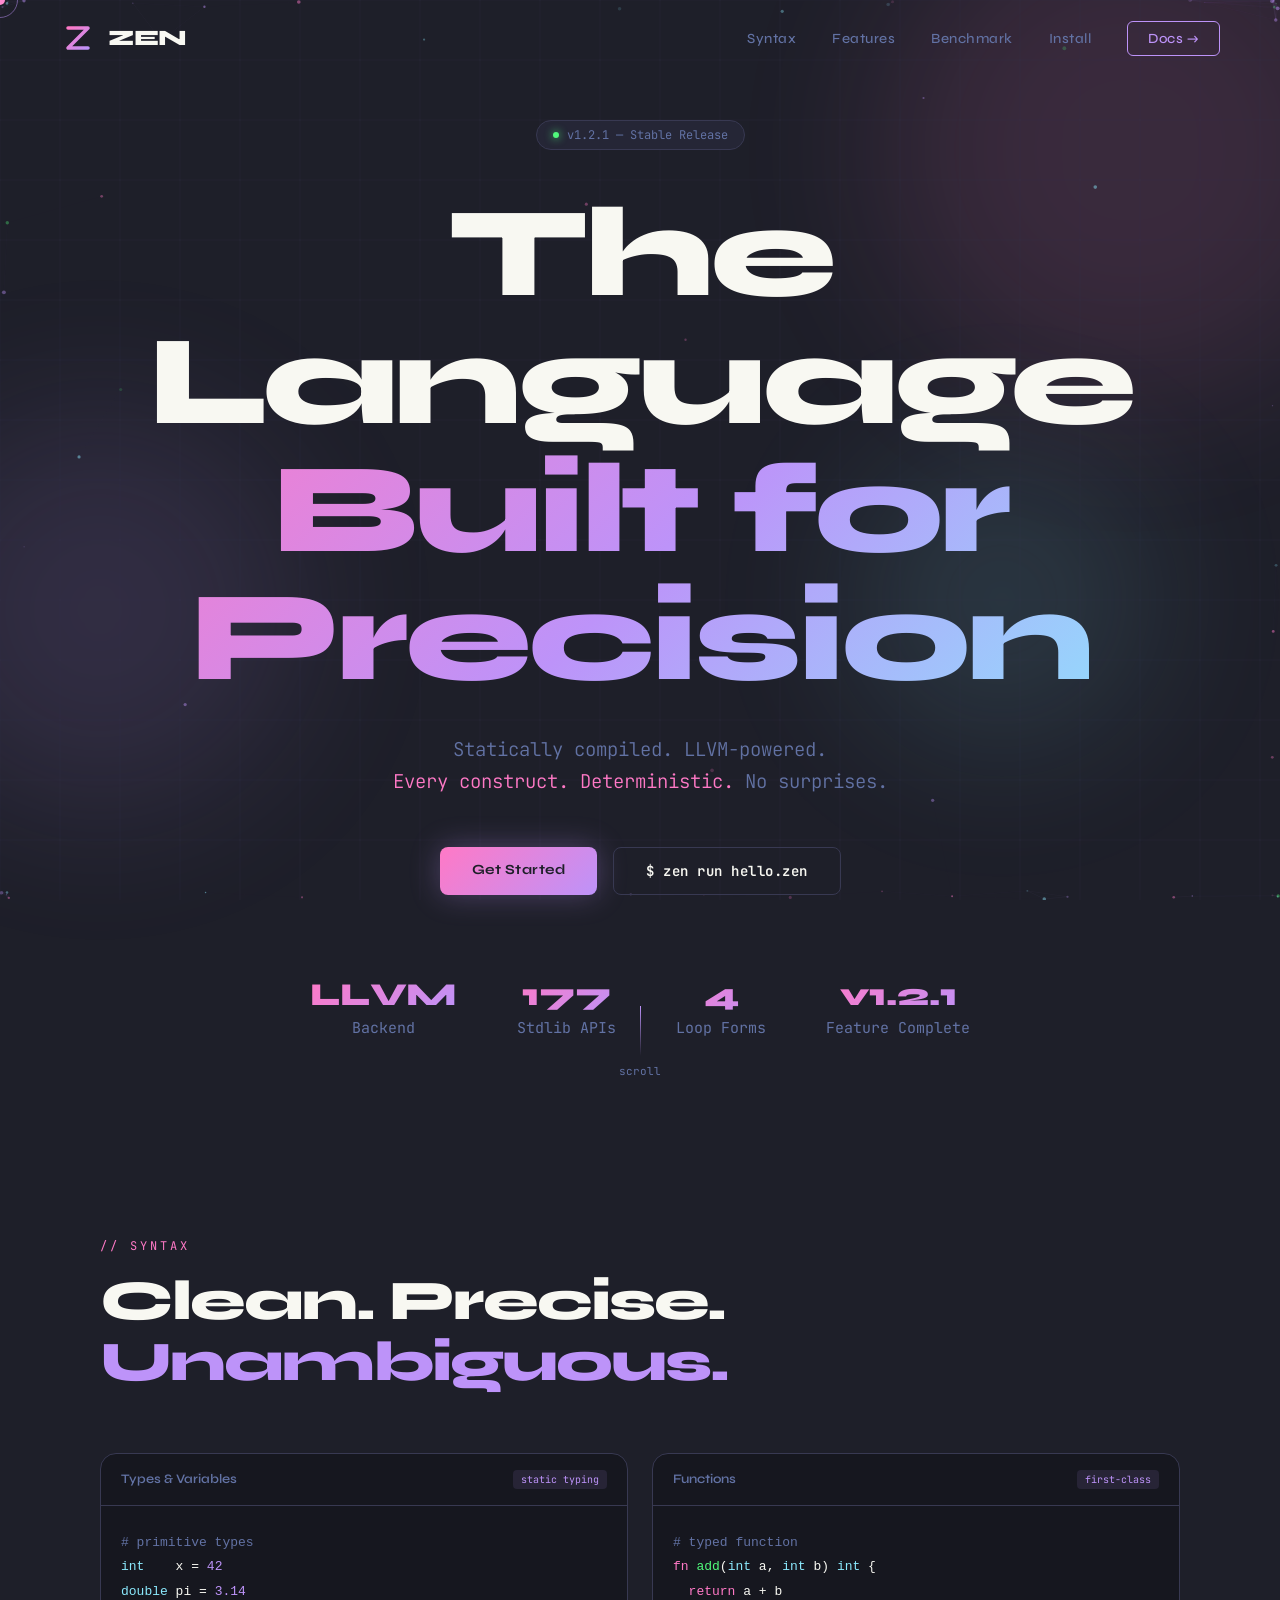
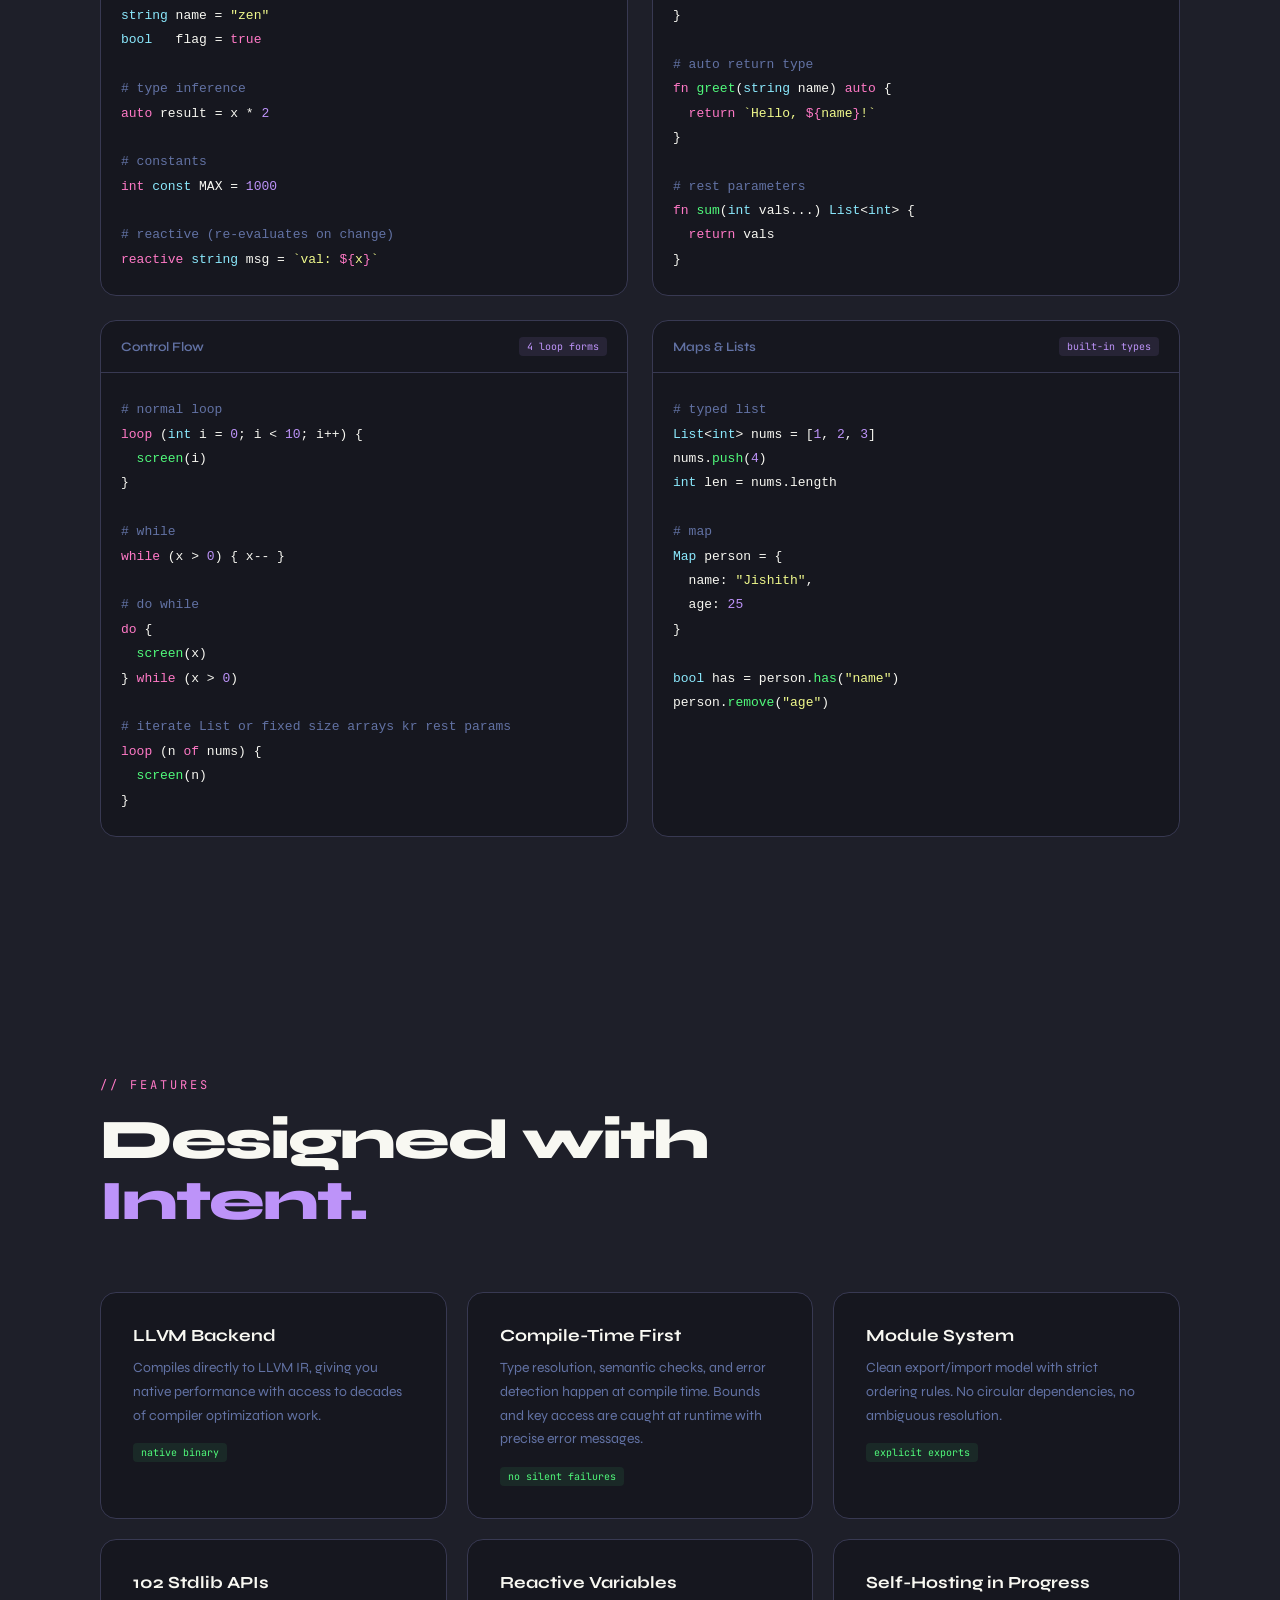
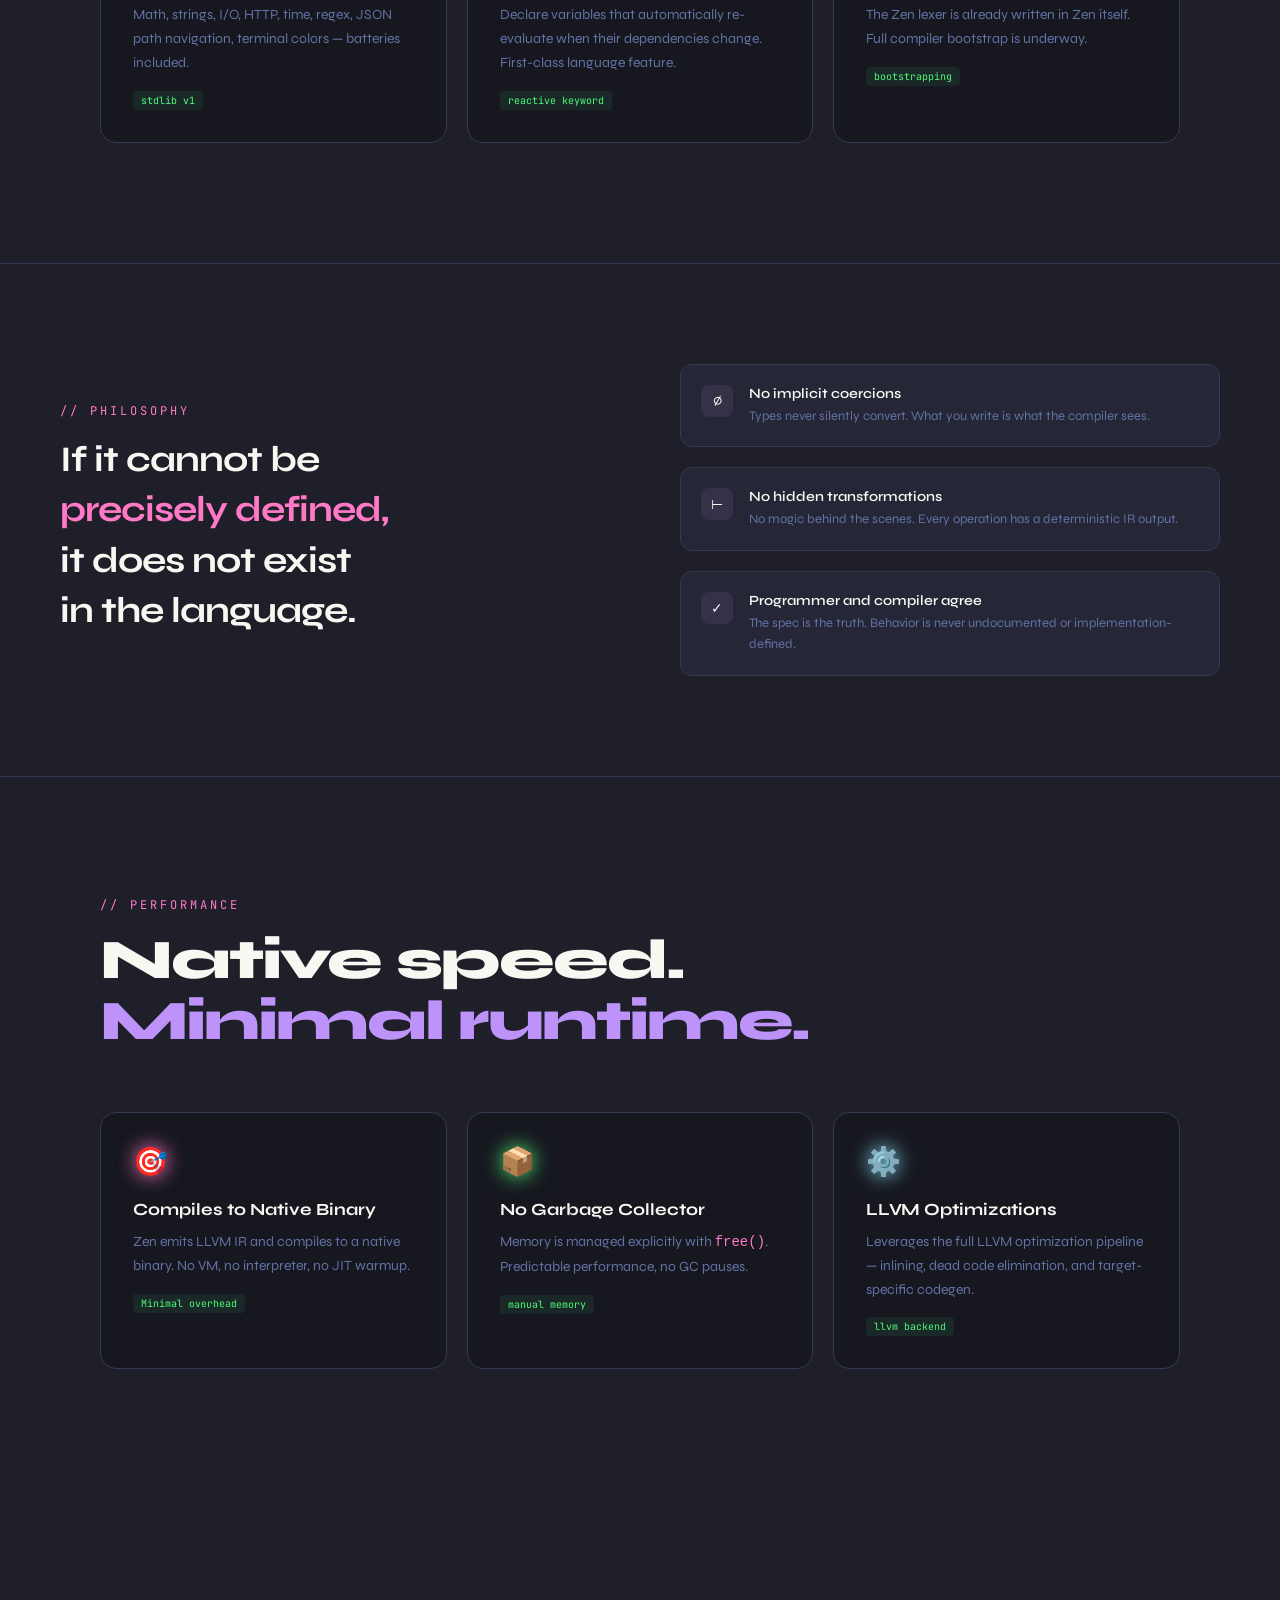
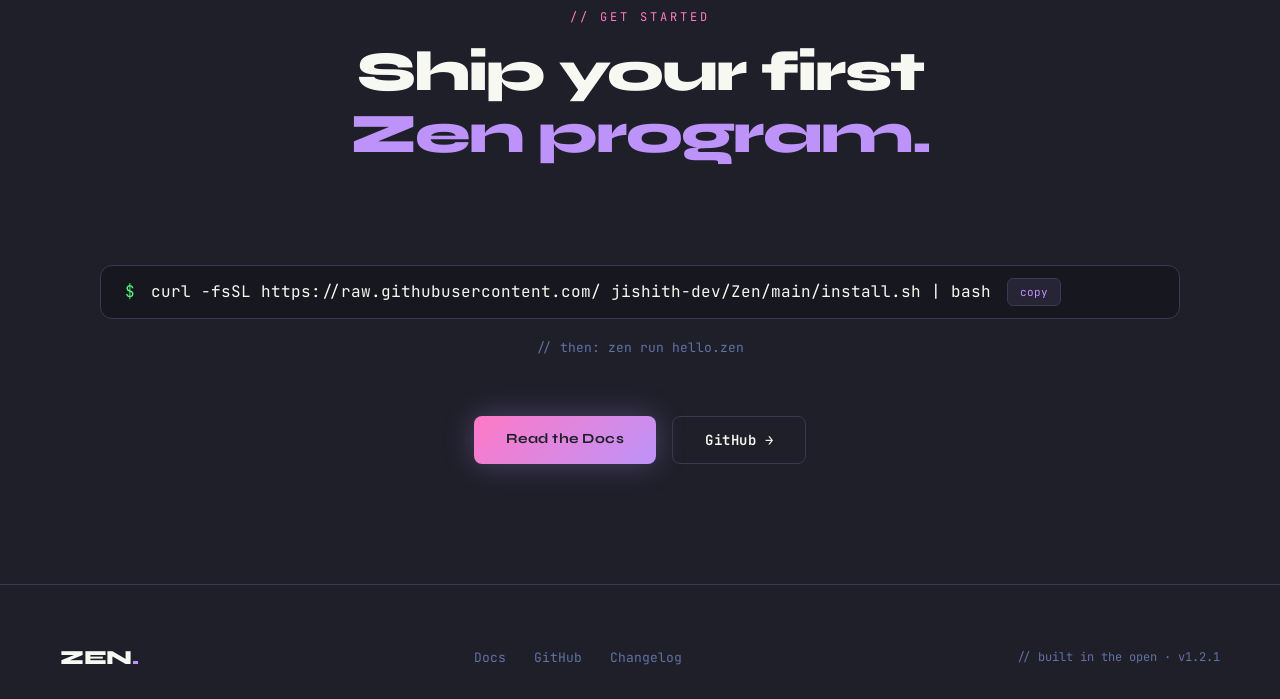
==== index.html @ d3205bc5 "patch" ====
<!DOCTYPE html>
<html lang="en">
<head>
<meta charset="UTF-8"/>
<meta name="viewport" content="width=device-width, initial-scale=1.0"/>
<title>Zen — Programming Language</title>

<meta name="description" content="Zen is a fast LLVM-based compiled programming language featuring modern syntax, native performance, modules, enums, a built-in HTTP server, and an integrated package manager.">
<meta name="author" content="Jishith">
<meta name="theme-color" content="#111827">
<link href="https://fonts.googleapis.com/css2?family=JetBrains+Mono:wght@300;400;500;700&family=Syne:wght@400;600;700;800&display=swap" rel="stylesheet"/>
<style>
*{margin:0;padding:0;box-sizing:border-box}
:root{
  --bg:#1e1f29;
  --bg-panel:#16171f;
  --bg-surface:#252636;
  --border:#383952;
  --text:#f8f8f2;
  --text-muted:#6272a4;
  --kw:#ff79c6;
  --fn:#50fa7b;
  --str:#f1fa8c;
  --num:#bd93f9;
  --comment:#6272a4;
  --type:#8be9fd;
  --punct:#ff5555;
  --accent:#bd93f9;
}

html{scroll-behavior:smooth}
body{
  background:var(--bg);
  color:var(--text);
  font-family:'Syne',sans-serif;
  overflow-x:hidden;
  cursor:none;
}

/* Custom cursor */
#cursor{
  position:fixed;width:10px;height:10px;
  background:var(--kw);border-radius:50%;
  pointer-events:none;z-index:9999;
  transform:translate(-50%,-50%);
  transition:transform 0.1s,background 0.2s;
  mix-blend-mode:screen;
}
#cursor-ring{
  position:fixed;width:36px;height:36px;
  border:1px solid var(--accent);border-radius:50%;
  pointer-events:none;z-index:9998;
  transform:translate(-50%,-50%);
  transition:transform 0.15s ease,width 0.2s,height 0.2s,opacity 0.2s;
  opacity:0.5;
}

/* Canvas bg */
#canvas-bg{
  position:fixed;top:0;left:0;width:100%;height:100%;
  z-index:0;pointer-events:none;
}

/* Nav */
nav{
  position:fixed;top:0;left:0;right:0;z-index:100;
  padding:20px 60px;
  display:flex;align-items:center;justify-content:space-between;
  border-bottom:1px solid transparent;
  transition:all 0.3s;
}
nav.scrolled{
  background:rgba(22,23,31,0.85);
  backdrop-filter:blur(20px);
  border-color:var(--border);
}
.nav-logo{
  display:flex;align-items:center;gap:12px;
  font-size:22px;font-weight:800;letter-spacing:-0.5px;
  color:var(--text);text-decoration:none;
}
.nav-logo .z-mark{
  width:36px;height:36px;
  display:flex;align-items:center;justify-content:center;
}
.nav-logo .z-mark svg polyline{
  stroke:url(#navGrad);
}
.nav-links{display:flex;gap:36px;align-items:center}
.nav-links a{
  color:var(--text-muted);text-decoration:none;
  font-size:14px;font-weight:500;letter-spacing:0.5px;
  transition:color 0.2s;
}
.nav-links a:hover{color:var(--text)}
.nav-cta{
  padding:8px 20px;
  border:1px solid var(--accent);
  color:var(--accent) !important;
  border-radius:6px;
  transition:background 0.2s,color 0.2s !important;
}
.nav-cta:hover{background:var(--accent);color:var(--bg) !important}

/* Hero */
#hero{
  position:relative;z-index:1;
  min-height:100vh;
  display:flex;flex-direction:column;
  align-items:center;justify-content:center;
  text-align:center;
  padding:120px 40px 80px;
}
.hero-badge{
  display:inline-flex;align-items:center;gap:8px;
  padding:6px 16px;
  border:1px solid var(--border);
  border-radius:999px;
  font-size:12px;font-family:'JetBrains Mono',monospace;
  color:var(--text-muted);margin-bottom:40px;
  background:var(--bg-surface);
  animation:fadeUp 0.8s ease both;
}
.hero-badge .dot{
  width:6px;height:6px;border-radius:50%;
  background:var(--fn);
  box-shadow:0 0 8px var(--fn);
  animation:pulse 2s infinite;
}
@keyframes pulse{0%,100%{opacity:1}50%{opacity:0.4}}

.hero-title{
  font-size:clamp(64px,10vw,130px);
  font-weight:800;line-height:1;
  letter-spacing:-4px;
  animation:fadeUp 0.8s 0.1s ease both;
  position:relative;
}
.hero-title .t1{color:var(--text)}
.hero-title .t2{
  background:linear-gradient(135deg,var(--kw),var(--accent),var(--type));
  -webkit-background-clip:text;-webkit-text-fill-color:transparent;
  background-clip:text;
  display:block;
}
.hero-sub{
  font-size:clamp(15px,2vw,19px);
  color:var(--text-muted);
  max-width:560px;
  line-height:1.7;
  margin:32px auto 0;
  font-family:'JetBrains Mono',monospace;
  font-weight:300;
  animation:fadeUp 0.8s 0.2s ease both;
}
.hero-sub span{color:var(--kw)}

.hero-actions{
  display:flex;gap:16px;margin-top:48px;
  flex-wrap:wrap;justify-content:center;
  animation:fadeUp 0.8s 0.3s ease both;
}
.btn-primary{
  padding:14px 32px;
  background:linear-gradient(135deg,var(--kw),var(--accent));
  color:var(--bg);font-weight:700;font-size:14px;
  border:none;border-radius:8px;cursor:none;
  text-decoration:none;letter-spacing:0.5px;
  transition:transform 0.2s,box-shadow 0.2s;
  box-shadow:0 0 30px rgba(189,147,249,0.3);
}
.btn-primary:hover{
  transform:translateY(-2px);
  box-shadow:0 0 50px rgba(189,147,249,0.5);
}
.btn-secondary{
  padding:14px 32px;
  background:transparent;
  color:var(--text);font-weight:600;font-size:14px;
  border:1px solid var(--border);border-radius:8px;cursor:none;
  text-decoration:none;letter-spacing:0.5px;
  transition:border-color 0.2s,background 0.2s;
  font-family:'JetBrains Mono',monospace;
}
.btn-secondary:hover{border-color:var(--accent);background:rgba(189,147,249,0.05)}

.hero-stats{
  display:flex;gap:60px;margin-top:80px;
  animation:fadeUp 0.8s 0.4s ease both;
}
.stat{text-align:center}
.stat-num{
  font-size:32px;font-weight:800;
  background:linear-gradient(135deg,var(--kw),var(--accent));
  -webkit-background-clip:text;-webkit-text-fill-color:transparent;
  background-clip:text;
}
.stat-label{font-size:15px;color:var(--text-muted);margin-top:4px;font-family:'JetBrains Mono',monospace}

@keyframes fadeUp{
  from{opacity:0;transform:translateY(30px)}
  to{opacity:1;transform:translateY(0)}
}

/* Scroll indicator */
.scroll-hint{
  position:absolute;bottom:40px;
  display:flex;flex-direction:column;align-items:center;gap:8px;
  color:var(--text-muted);font-size:11px;font-family:'JetBrains Mono',monospace;
  animation:fadeUp 1s 0.8s ease both;
}
.scroll-line{
  width:1px;height:50px;
  background:linear-gradient(to bottom,var(--accent),transparent);
  animation:scrollLine 2s infinite;
}
@keyframes scrollLine{
  0%{transform:scaleY(0);transform-origin:top}
  50%{transform:scaleY(1);transform-origin:top}
  51%{transform:scaleY(1);transform-origin:bottom}
  100%{transform:scaleY(0);transform-origin:bottom}
}

/* Code showcase */
#code-section{
  position:relative;z-index:1;
  padding:120px 60px;
  max-width:1200px;margin:0 auto;
}
.section-label{
  font-family:'JetBrains Mono',monospace;
  font-size:12px;color:var(--kw);letter-spacing:3px;
  text-transform:uppercase;margin-bottom:16px;
}
.section-title{
  font-size:clamp(32px,5vw,56px);
  font-weight:800;line-height:1.1;letter-spacing:-2px;
  margin-bottom:60px;
}
.section-title em{font-style:normal;color:var(--accent)}

.code-grid{
  display:grid;grid-template-columns:1fr 1fr;gap:24px;
}
.code-card{
  background:var(--bg-panel);
  border:1px solid var(--border);
  border-radius:16px;overflow:hidden;
  transition:border-color 0.3s,transform 0.3s,box-shadow 0.3s;
}
.code-card:hover{
  border-color:var(--accent);
  transform:translateY(-4px);
  box-shadow:0 20px 60px rgba(189,147,249,0.1);
}
.code-card-header{
  padding:16px 20px;
  border-bottom:1px solid var(--border);
  display:flex;align-items:center;justify-content:space-between;
}
.code-card-title{font-size:13px;font-weight:600;color:var(--text-muted)}
.code-card-tag{
  font-size:10px;font-family:'JetBrains Mono',monospace;
  padding:3px 8px;border-radius:4px;
  background:rgba(189,147,249,0.1);color:var(--accent);
}
.code-card pre{
  padding:24px 20px;
  font-family:'JetBrains Mono',monospace;
  font-size:13px;line-height:1.8;overflow-x:auto;
}
.kw{color:var(--kw)}
.fn{color:var(--fn)}
.str{color:var(--str)}
.num{color:var(--num)}
.cm{color:var(--comment)}
.ty{color:var(--type)}
.op{color:var(--kw);opacity:0.8}

/* Features */
#features{
  position:relative;z-index:1;
  padding:120px 60px;
  max-width:1200px;margin:0 auto;
}
.features-grid{
  display:grid;grid-template-columns:repeat(3,1fr);gap:20px;
  margin-top:60px;
}
.feature-card{
  padding:32px;
  background:var(--bg-panel);
  border:1px solid var(--border);
  border-radius:16px;
  transition:border-color 0.3s,transform 0.3s;
  position:relative;overflow:hidden;
}
.feature-card::before{
  content:'';position:absolute;
  top:0;left:0;right:0;height:2px;
  background:linear-gradient(90deg,transparent,var(--accent),transparent);
  opacity:0;transition:opacity 0.3s;
}
.feature-card:hover{border-color:var(--border-soft);transform:translateY(-4px)}
.feature-card:hover::before{opacity:1}
.feature-icon{
  font-size:28px;margin-bottom:20px;
  filter:drop-shadow(0 0 10px currentColor);
}
.feature-title{font-size:17px;font-weight:700;margin-bottom:10px}
.feature-desc{font-size:14px;color:var(--text-muted);line-height:1.7}
.feature-tag{
  display:inline-block;margin-top:16px;
  font-size:10px;font-family:'JetBrains Mono',monospace;
  padding:3px 8px;border-radius:4px;
  background:rgba(80,250,123,0.08);color:var(--fn);
}

/* Philosophy strip */
#philosophy{
  position:relative;z-index:1;
  padding:100px 60px;
  border-top:1px solid var(--border);
  border-bottom:1px solid var(--border);
  overflow:hidden;
}
.philosophy-inner{
  max-width:1200px;margin:0 auto;
  display:grid;grid-template-columns:1fr 1fr;gap:80px;align-items:center;
}
.philosophy-quote{
  font-size:clamp(22px,3vw,36px);
  font-weight:700;line-height:1.4;
  letter-spacing:-1px;
}
.philosophy-quote span{color:var(--kw)}
.philosophy-list{display:flex;flex-direction:column;gap:20px}
.philosophy-item{
  display:flex;gap:16px;align-items:flex-start;
  padding:20px;background:var(--bg-surface);
  border-radius:12px;border:1px solid var(--border);
}
.philosophy-item .pi-icon{
  width:32px;height:32px;border-radius:8px;
  background:rgba(189,147,249,0.1);
  display:flex;align-items:center;justify-content:center;
  font-size:14px;flex-shrink:0;
}
.pi-title{font-size:14px;font-weight:600;margin-bottom:4px}
.pi-desc{font-size:13px;color:var(--text-muted);line-height:1.6}

/* Install section */
#install{
  position:relative;z-index:1;
  padding:120px 60px;
  max-width:1200px;margin:0 auto;
  text-align:center;
}
.install-box{
  display:inline-flex;align-items:center;gap:16px;
  width: 100%;
  text-wrap: wrap;
  padding:12px 24px;
  background:var(--bg-panel);
  border:1px solid var(--border);
  border-radius:12px;
  font-family:'JetBrains Mono',monospace;
  font-size:16px;margin-top:40px;
  transition:border-color 0.3s;cursor:none;
  box-sizing: border-box;
}
.install-box:hover{border-color:var(--accent)}
.install-box .prompt{color:var(--fn)}
.install-box .cmd{color:var(--text)}
.copy-btn{
  padding:6px 12px;
  background:rgba(189,147,249,0.1);
  border:1px solid var(--border);
  border-radius:6px;color:var(--accent);
  font-size:11px;cursor:none;
  font-family:'JetBrains Mono',monospace;
  transition:background 0.2s;
}
.copy-btn:hover{background:rgba(189,147,249,0.2)}
.install-note{
  margin-top:20px;font-size:13px;
  color:var(--text-muted);font-family:'JetBrains Mono',monospace;
}

/* Benchmark */
#benchmark{
  position:relative;z-index:1;
  padding:120px 60px;
  max-width:1200px;margin:0 auto;
}
.bench-grid{
  display:flex;flex-direction:column;gap:12px;margin-top:60px;
}
.bench-row{
  display:grid;grid-template-columns:100px 1fr 80px;
  gap:16px;align-items:center;
}
.bench-lang{
  font-family:'JetBrains Mono',monospace;
  font-size:13px;color:var(--text-muted);text-align:right;
}
.bench-bar-wrap{
  height:36px;background:var(--bg-surface);
  border-radius:6px;overflow:hidden;
  border:1px solid var(--border);
}
.bench-bar{
  height:100%;border-radius:6px;
  display:flex;align-items:center;padding-left:12px;
  font-size:11px;font-family:'JetBrains Mono',monospace;
  transition:width 1.5s cubic-bezier(0.16,1,0.3,1);
  width:0;
}
.bench-val{
  font-family:'JetBrains Mono',monospace;
  font-size:13px;color:var(--text-muted);
}
.zen-bar{background:linear-gradient(90deg,var(--kw),var(--accent));color:var(--bg);font-weight:700}
.c-bar{background:rgba(80,250,123,0.3);color:var(--fn)}
.cpp-bar{background:rgba(80,250,123,0.2);color:var(--fn)}
.go-bar{background:rgba(139,233,253,0.2);color:var(--type)}
.rust-bar{background:rgba(255,121,198,0.15);color:var(--kw)}
.js-bar{background:rgba(241,250,140,0.15);color:var(--str)}
.py-bar{background:rgba(189,147,249,0.1);color:var(--accent)}
.bench-note{font-size:12px;color:var(--text-muted);font-family:'JetBrains Mono',monospace;margin-top:20px}

/* Footer */
footer{
  position:relative;z-index:1;
  border-top:1px solid var(--border);
  padding:60px;
  display:flex;align-items:center;justify-content:space-between;
  flex-wrap:wrap;gap:24px;
}
.footer-brand{
  font-size:20px;font-weight:800;letter-spacing:-0.5px;
}
.footer-brand span{color:var(--accent)}
.footer-links{display:flex;gap:28px}
.footer-links a{
  color:var(--text-muted);text-decoration:none;
  font-size:13px;transition:color 0.2s;
  font-family:'JetBrains Mono',monospace;
}
.footer-links a:hover{color:var(--text)}
.footer-copy{
  font-size:12px;color:var(--text-muted);
  font-family:'JetBrains Mono',monospace;
}

/* Floating glow orbs */
.orb{
  position:fixed;border-radius:50%;
  pointer-events:none;z-index:0;
  filter:blur(80px);opacity:0.12;
}
.orb1{width:500px;height:500px;background:var(--kw);top:-100px;right:-100px}
.orb2{width:400px;height:400px;background:var(--accent);bottom:10%;left:-100px}
.orb3{width:300px;height:300px;background:var(--type);top:50%;right:10%}

/* Scroll reveal */
.reveal{
  opacity:0;transform:translateY(40px);
  transition:opacity 0.8s ease,transform 0.8s ease;
}
.reveal.visible{opacity:1;transform:translateY(0)}

@media(max-width:768px){
  nav{padding:16px 24px}
  .nav-links{display:none}
  #code-section,#features,#install,#benchmark,#philosophy{padding:60px 20px}
  .code-grid,.features-grid{grid-template-columns:1fr}
  .philosophy-inner{grid-template-columns:1fr;gap:40px}
  .hero-stats{gap:20px;flex-wrap:wrap;justify-content:center}
  .stat-num{font-size:25px}
  footer{padding:40px 24px;flex-direction:column}

  #hero{padding:100px 24px 60px}
  .hero-title{
    font-size:48px;
    letter-spacing:-2px;
  }
  .hero-sub{font-size:14px}
  .hero-actions{flex-direction:column;align-items:center}
  .btn-primary,.btn-secondary{width:100%;max-width:300px;text-align:center}

  .section-title{font-size:32px;letter-spacing:-1px}
  .philosophy-quote{font-size:24px}

  .bench-row{grid-template-columns:70px 1fr 50px}
  .bench-lang{font-size:11px}
  .bench-val{font-size:11px}

  .install-box{flex-wrap:wrap;justify-content:center;font-size:14px}

  /* hide custom cursor on touch */
  #cursor,#cursor-ring{display:none}
  body{cursor:auto}
}
</style>
</head>
<body>

<div id="cursor"></div>
<div id="cursor-ring"></div>

<div class="orb orb1"></div>
<div class="orb orb2"></div>
<div class="orb orb3"></div>

<canvas id="canvas-bg"></canvas>

<!-- Nav -->
<nav id="navbar">
  <a href="#" class="nav-logo">
    <div class="z-mark">
      <svg viewBox="0 0 36 36" width="36" height="36" xmlns="http://www.w3.org/2000/svg">
        <defs>
          <linearGradient id="navGrad" x1="0%" y1="0%" x2="100%" y2="100%">
            <stop offset="0%" stop-color="#ff79c6"/>
            <stop offset="100%" stop-color="#bd93f9"/>
          </linearGradient>
        </defs>
        <polyline points="8,8 28,8 8,28 28,28" fill="none" stroke="url(#navGrad)" stroke-width="3.5" stroke-linecap="round" stroke-linejoin="round"/>
      </svg>
    </div>
    ZEN
  </a>
  <div class="nav-links">
    <a href="#code-section">Syntax</a>
    <a href="#features">Features</a>
    <a href="#benchmark">Benchmark</a>
    <a href="#install">Install</a>
    <a href="#" class="nav-cta">Docs →</a>
  </div>
</nav>

<!-- Hero -->
<section id="hero">
  <div class="hero-badge">
    <span class="dot"></span>
    v1.2.1 — Stable Release
  </div>
  <h1 class="hero-title">
    <span class="t1">The Language</span>
    <span class="t2">Built for Precision</span>
  </h1>
  <p class="hero-sub">
    Statically compiled. LLVM-powered.<br/>
    <span>Every construct. Deterministic.</span> No surprises.
  </p>
  <div class="hero-actions">
    <a href="#install" class="btn-primary">Get Started</a>
    <a href="#code-section" class="btn-secondary">$ zen run hello.zen</a>
  </div>
  <div class="hero-stats">
    <div class="stat">
      <div class="stat-num">LLVM</div>
      <div class="stat-label">Backend</div>
    </div>
    <div class="stat">
      <div class="stat-num">177</div>
      <div class="stat-label">Stdlib APIs</div>
    </div>
    <div class="stat">
      <div class="stat-num">4</div>
      <div class="stat-label">Loop Forms</div>
    </div>
    <div class="stat">
      <div class="stat-num">v1.2.1</div>
      <div class="stat-label">Feature Complete</div>
    </div>
  </div>
  <div class="scroll-hint">
    <div class="scroll-line"></div>
    scroll
  </div>
</section>

<!-- Code Section -->
<section id="code-section">
  <div class="reveal">
    <div class="section-label">// syntax</div>
    <h2 class="section-title">Clean. Precise.<br/><em>Unambiguous.</em></h2>
  </div>
  <div class="code-grid reveal">
    <div class="code-card">
      <div class="code-card-header">
        <span class="code-card-title">Types & Variables</span>
        <span class="code-card-tag">static typing</span>
      </div>
      <pre><code><span class="cm"># primitive types</span>
<span class="ty">int</span>    x = <span class="num">42</span>
<span class="ty">double</span> pi = <span class="num">3.14</span>
<span class="ty">string</span> name = <span class="str">"zen"</span>
<span class="ty">bool</span>   flag = <span class="kw">true</span>

<span class="cm"># type inference</span>
<span class="kw">auto</span> result = x * <span class="num">2</span>

<span class="cm"># constants</span>
<span class="kw">int</span> <span class="ty">const</span> MAX = <span class="num">1000</span>

<span class="cm"># reactive (re-evaluates on change)</span>
<span class="kw">reactive</span> <span class="ty">string</span> msg = <span class="str">`val: <span class="kw">${</span>x<span class="kw">}</span>`</span></code></pre>
    </div>
    <div class="code-card">
      <div class="code-card-header">
        <span class="code-card-title">Functions</span>
        <span class="code-card-tag">first-class</span>
      </div>
      <pre><code><span class="cm"># typed function</span>
<span class="kw">fn</span> <span class="fn">add</span>(<span class="ty">int</span> a, <span class="ty">int</span> b) <span class="ty">int</span> {
  <span class="kw">return</span> a + b
}

<span class="cm"># auto return type</span>
<span class="kw">fn</span> <span class="fn">greet</span>(<span class="ty">string</span> name) <span class="kw">auto</span> {
  <span class="kw">return</span> <span class="str">`Hello, <span class="kw">${</span>name<span class="kw">}</span>!`</span>
}

<span class="cm"># rest parameters</span>
<span class="kw">fn</span> <span class="fn">sum</span>(<span class="ty">int</span> vals...) <span class="ty">List</span>&lt;<span class="ty">int</span>&gt; {
  <span class="kw">return</span> vals
}</code></pre>
    </div>
    <div class="code-card">
      <div class="code-card-header">
        <span class="code-card-title">Control Flow</span>
        <span class="code-card-tag">4 loop forms</span>
      </div>
      <pre><code><span class="cm"># normal loop</span>
<span class="kw">loop</span> (<span class="ty">int</span> i = <span class="num">0</span>; i &lt; <span class="num">10</span>; i++) {
  <span class="fn">screen</span>(i)
}

<span class="cm"># while</span>
<span class="kw">while</span> (x &gt; <span class="num">0</span>) { x-- }

<span class="cm"># do while</span>
<span class="kw">do</span> {
  <span class="fn">screen</span>(x)
} <span class="kw">while</span> (x &gt; <span class="num">0</span>)

<span class="cm"># iterate List or fixed size arrays kr rest params</span>
<span class="kw">loop</span> (n <span class="kw">of</span> nums) {
  <span class="fn">screen</span>(n)
}</code></pre>
    </div>
    <div class="code-card">
      <div class="code-card-header">
        <span class="code-card-title">Maps & Lists</span>
        <span class="code-card-tag">built-in types</span>
      </div>
      <pre><code><span class="cm"># typed list</span>
<span class="ty">List</span>&lt;<span class="ty">int</span>&gt; nums = [<span class="num">1</span>, <span class="num">2</span>, <span class="num">3</span>]
nums.<span class="fn">push</span>(<span class="num">4</span>)
<span class="ty">int</span> len = nums.length

<span class="cm"># map</span>
<span class="ty">Map</span> person = {
  name: <span class="str">"Jishith"</span>,
  age: <span class="num">25</span>
}

<span class="ty">bool</span> has = person.<span class="fn">has</span>(<span class="str">"name"</span>)
person.<span class="fn">remove</span>(<span class="str">"age"</span>)</code></pre>
    </div>
  </div>
</section>

<!-- Features -->
<section id="features">
  <div class="reveal">
    <div class="section-label">// features</div>
    <h2 class="section-title">Designed with<br/><em>Intent.</em></h2>
  </div>
  <div class="features-grid reveal">
    <div class="feature-card">
      <div class="feature-title">LLVM Backend</div>
      <div class="feature-desc">Compiles directly to LLVM IR, giving you native performance with access to decades of compiler optimization work.</div>
      <span class="feature-tag">native binary</span>
    </div>
    <div class="feature-card">
      <div class="feature-title">Compile-Time First</div>
      <div class="feature-desc">Type resolution, semantic checks, and error detection happen at compile time. Bounds and key access are caught at runtime with precise error messages.</div>
      <span class="feature-tag">no silent failures</span>
    </div>
    <div class="feature-card">
      <div class="feature-title">Module System</div>
      <div class="feature-desc">Clean export/import model with strict ordering rules. No circular dependencies, no ambiguous resolution.</div>
      <span class="feature-tag">explicit exports</span>
    </div>
    <div class="feature-card">
      <div class="feature-title">102 Stdlib APIs</div>
      <div class="feature-desc">Math, strings, I/O, HTTP, time, regex, JSON path navigation, terminal colors — batteries included.</div>
      <span class="feature-tag">stdlib v1</span>
    </div>
    <div class="feature-card">
      <div class="feature-title">Reactive Variables</div>
      <div class="feature-desc">Declare variables that automatically re-evaluate when their dependencies change. First-class language feature.</div>
      <span class="feature-tag">reactive keyword</span>
    </div>
    <div class="feature-card">
      <div class="feature-title">Self-Hosting in Progress</div>
      <div class="feature-desc">The Zen lexer is already written in Zen itself. Full compiler bootstrap is underway.</div>
      <span class="feature-tag">bootstrapping</span>
    </div>
  </div>
</section>

<!-- Philosophy -->
<section id="philosophy">
  <div class="philosophy-inner">
    <div class="reveal">
      <div class="section-label">// philosophy</div>
      <div class="philosophy-quote">
        If it cannot be<br/>
        <span>precisely defined,</span><br/>
        it does not exist<br/>
        in the language.
      </div>
    </div>
    <div class="philosophy-list reveal">
      <div class="philosophy-item">
        <div class="pi-icon">∅</div>
        <div>
          <div class="pi-title">No implicit coercions</div>
          <div class="pi-desc">Types never silently convert. What you write is what the compiler sees.</div>
        </div>
      </div>
      <div class="philosophy-item">
        <div class="pi-icon">⊢</div>
        <div>
          <div class="pi-title">No hidden transformations</div>
          <div class="pi-desc">No magic behind the scenes. Every operation has a deterministic IR output.</div>
        </div>
      </div>
      <div class="philosophy-item">
        <div class="pi-icon">✓</div>
        <div>
          <div class="pi-title">Programmer and compiler agree</div>
          <div class="pi-desc">The spec is the truth. Behavior is never undocumented or implementation-defined.</div>
        </div>
      </div>
    </div>
  </div>
</section>

<!-- Performance -->
<section id="benchmark">
  <div class="reveal">
    <div class="section-label">// performance</div>
    <h2 class="section-title">Native speed.<br/><em>Minimal runtime.</em></h2>
  </div>
  <div class="features-grid reveal" style="margin-top:60px">
    <div class="feature-card">
      <div class="feature-icon" style="color:var(--kw)">🎯</div>
      <div class="feature-title">Compiles to Native Binary</div>
      <div class="feature-desc">Zen emits LLVM IR and compiles to a native binary. No VM, no interpreter, no JIT warmup.</div>
      <span class="feature-tag">Minimal overhead</span>
    </div>
    <div class="feature-card">
      <div class="feature-icon" style="color:var(--fn)">📦</div>
      <div class="feature-title">No Garbage Collector</div>
      <div class="feature-desc">Memory is managed explicitly with <code style="color:var(--kw)">free()</code>. Predictable performance, no GC pauses.</div>
      <span class="feature-tag">manual memory</span>
    </div>
    <div class="feature-card">
      <div class="feature-icon" style="color:var(--type)">⚙️</div>
      <div class="feature-title">LLVM Optimizations</div>
      <div class="feature-desc">Leverages the full LLVM optimization pipeline — inlining, dead code elimination, and target-specific codegen.</div>
      <span class="feature-tag">llvm backend</span>
    </div>
  </div>
</section>

<!-- Install -->
<section id="install">
  <div class="reveal">
    <div class="section-label">// get started</div>
    <h2 class="section-title">Ship your first<br/><em>Zen program.</em></h2>
  </div>
  <div class="reveal">
    <div class="install-box" onclick="copyInstall()">
      <span class="prompt">$</span>
      <span class="cmd" id="install-cmd">curl -fsSL https://raw.githubusercontent.com/
        jishith-dev/Zen/main/install.sh | bash</span>
      <button class="copy-btn" id="copy-btn">copy</button>
    </div>
    <p class="install-note">// then: zen run hello.zen</p>
  </div>
  <div style="margin-top:60px;display:flex;gap:16px;justify-content:center;flex-wrap:wrap" class="reveal">
    <a href="./site/index.html" class="btn-primary">Read the Docs</a>
    <a href="https://github.com/Jishith-dev/Zen" class="btn-secondary">GitHub →</a>
  </div>
</section>

<!-- Footer -->
<footer>
  <div class="footer-brand">ZEN<span>.</span></div>
  <div class="footer-links">
    <a href="./site/index.html">Docs</a>
    <a href="https://github.com/Jishith-dev/Zen">GitHub</a>
    <a href="./site/changelog/index.html">Changelog</a>
  </div>
  <div class="footer-copy">// built in the open · v1.2.1</div>
</footer>

<script>
// Cursor
const cursor = document.getElementById('cursor');
const ring = document.getElementById('cursor-ring');
let mx=0,my=0,rx=0,ry=0;
document.addEventListener('mousemove',e=>{
  mx=e.clientX;my=e.clientY;
  cursor.style.left=mx+'px';cursor.style.top=my+'px';
});
function animRing(){
  rx+=(mx-rx)*0.12;ry+=(my-ry)*0.12;
  ring.style.left=rx+'px';ring.style.top=ry+'px';
  requestAnimationFrame(animRing);
}
animRing();
document.querySelectorAll('a,button,.install-box').forEach(el=>{
  el.addEventListener('mouseenter',()=>{
    ring.style.width='60px';ring.style.height='60px';
    ring.style.opacity='0.8';
  });
  el.addEventListener('mouseleave',()=>{
    ring.style.width='36px';ring.style.height='36px';
    ring.style.opacity='0.5';
  });
});

// Canvas background - grid + particles
const canvas = document.getElementById('canvas-bg');
const ctx = canvas.getContext('2d');
let W,H,particles=[];

function resize(){
  W=canvas.width=window.innerWidth;
  H=canvas.height=window.innerHeight;
}
resize();
window.addEventListener('resize',resize);

// Particles
for(let i=0;i<60;i++){
  particles.push({
    x:Math.random()*2000,y:Math.random()*2000,
    vx:(Math.random()-0.5)*0.3,vy:(Math.random()-0.5)*0.3,
    r:Math.random()*1.5+0.5,
    color:['#ff79c6','#bd93f9','#8be9fd','#50fa7b'][Math.floor(Math.random()*4)],
    alpha:Math.random()*0.4+0.1
  });
}

function drawGrid(){
  ctx.strokeStyle='rgba(56,57,82,0.4)';
  ctx.lineWidth=0.5;
  const sz=60;
  for(let x=0;x<W;x+=sz){
    ctx.beginPath();ctx.moveTo(x,0);ctx.lineTo(x,H);ctx.stroke();
  }
  for(let y=0;y<H;y+=sz){
    ctx.beginPath();ctx.moveTo(0,y);ctx.lineTo(W,y);ctx.stroke();
  }
}

function tick(){
  ctx.clearRect(0,0,W,H);
  drawGrid();
  particles.forEach(p=>{
    p.x+=p.vx;p.y+=p.vy;
    if(p.x<0)p.x=W;if(p.x>W)p.x=0;
    if(p.y<0)p.y=H;if(p.y>H)p.y=0;
    ctx.beginPath();
    ctx.arc(p.x,p.y,p.r,0,Math.PI*2);
    ctx.fillStyle=p.color;
    ctx.globalAlpha=p.alpha;
    ctx.fill();
    ctx.globalAlpha=1;
  });
  // Connect nearby particles
  particles.forEach((a,i)=>{
    particles.slice(i+1).forEach(b=>{
      const d=Math.hypot(a.x-b.x,a.y-b.y);
      if(d<120){
        ctx.beginPath();
        ctx.moveTo(a.x,a.y);ctx.lineTo(b.x,b.y);
        ctx.strokeStyle=`rgba(189,147,249,${0.08*(1-d/120)})`;
        ctx.lineWidth=0.5;ctx.stroke();
      }
    });
  });
  requestAnimationFrame(tick)
}
tick();

// Nav scroll
window.addEventListener('scroll',()=>{
  document.getElementById('navbar').classList.toggle('scrolled',scrollY>50);
});

// Scroll reveal
const reveals = document.querySelectorAll('.reveal');
const observer = new IntersectionObserver(entries=>{
  entries.forEach(e=>{
    if(e.isIntersecting){
      e.target.classList.add('visible');
      // Animate bench bars
      e.target.querySelectorAll('.bench-bar').forEach(bar=>{
        bar.style.width=bar.dataset.width+'%';
      });
    }
  });
},{threshold:0.15});
reveals.forEach(r=>observer.observe(r));

// Copy install
function copyInstall(){
  navigator.clipboard.writeText('curl -fsSL https://raw.githubusercontent.com/jishith-dev/Zen/main/install.sh | bash');
  const btn=document.getElementById('copy-btn');
  btn.textContent='copied!';
  setTimeout(()=>btn.textContent='copy',2000);
}
</script>
</body>
</html>
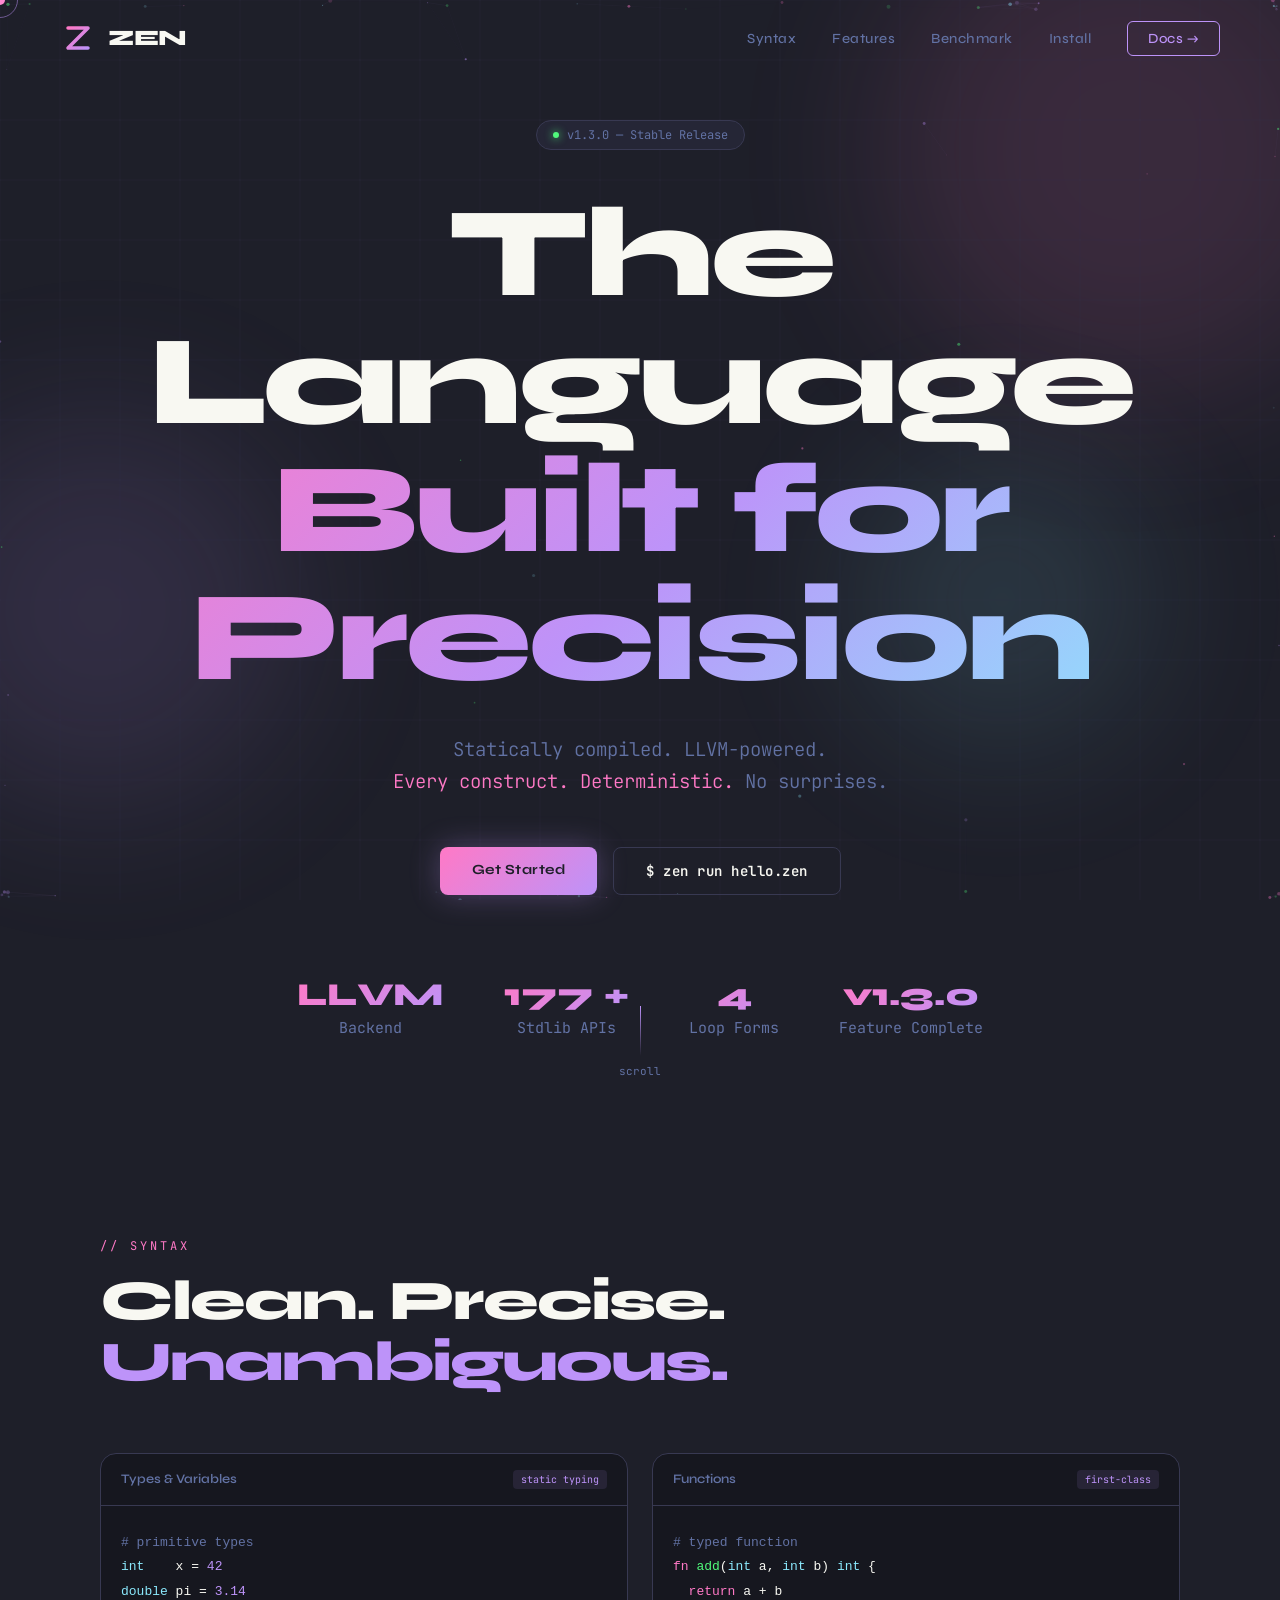
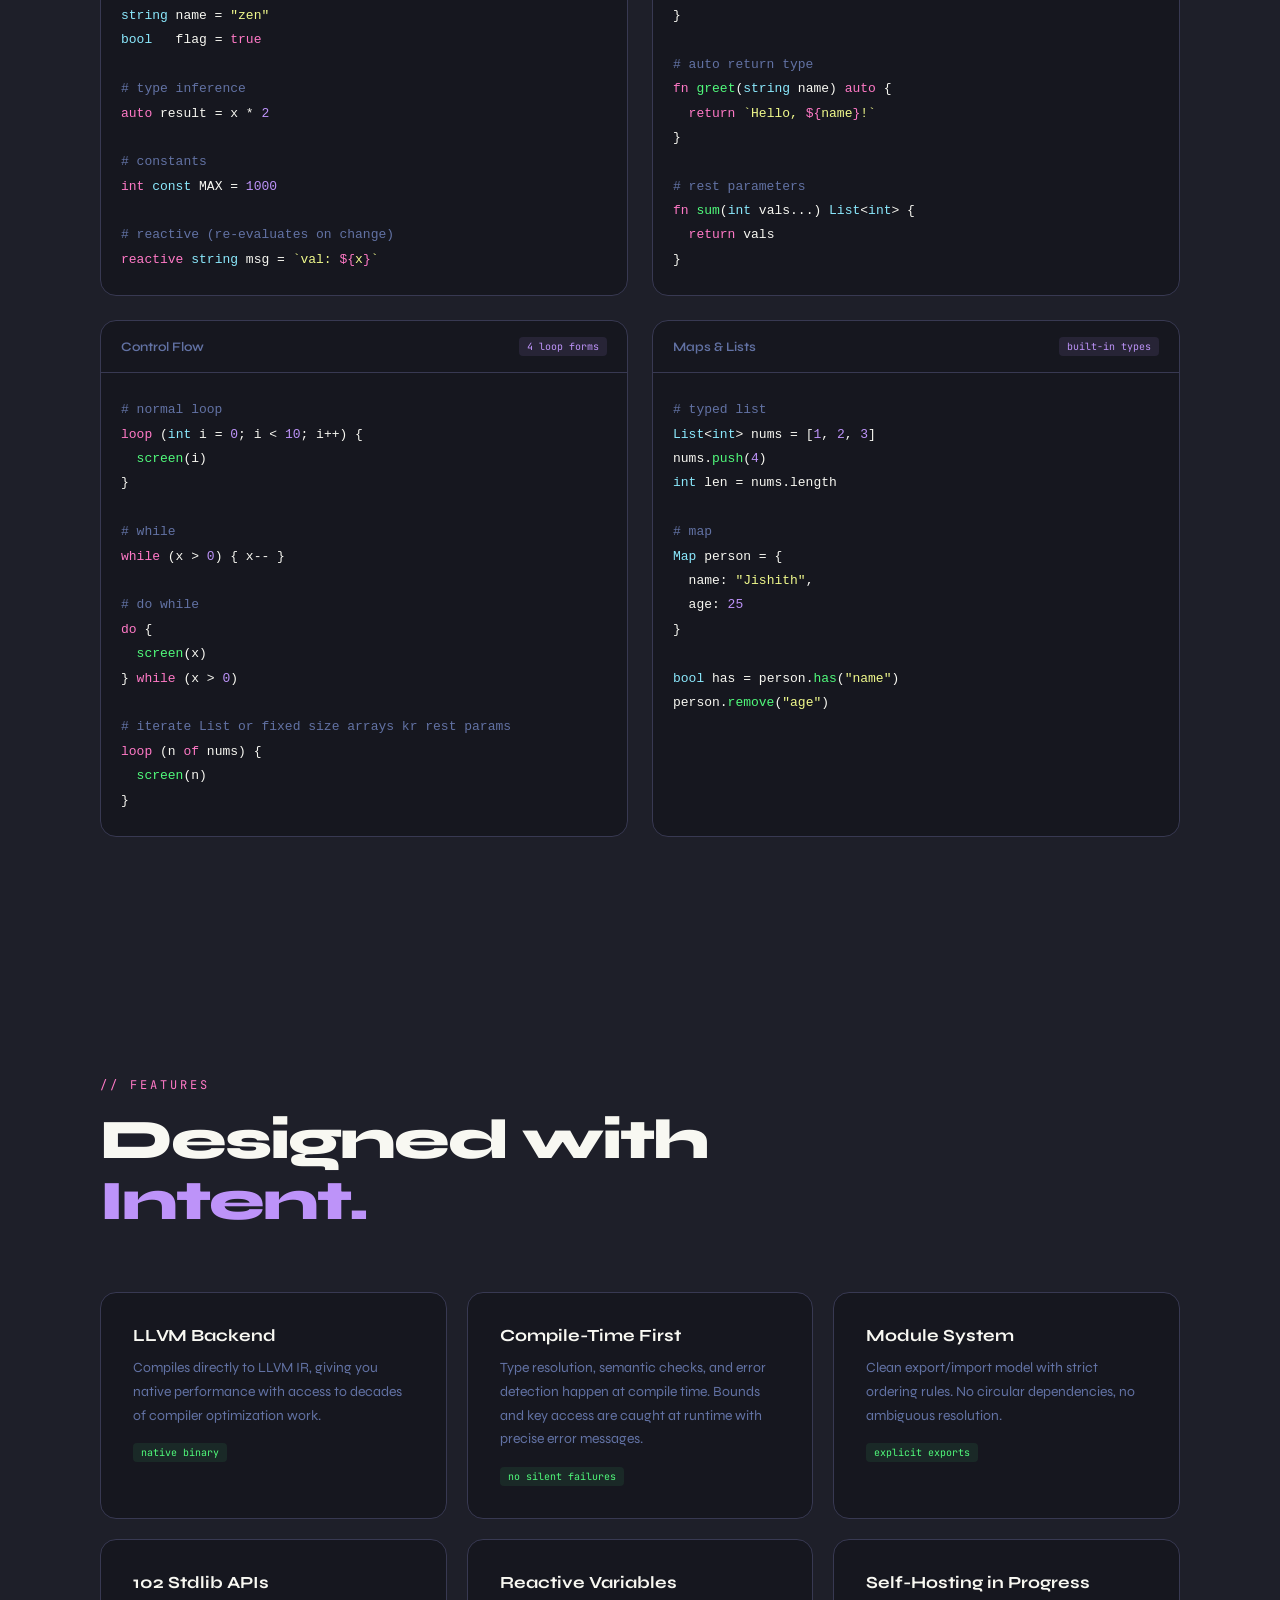
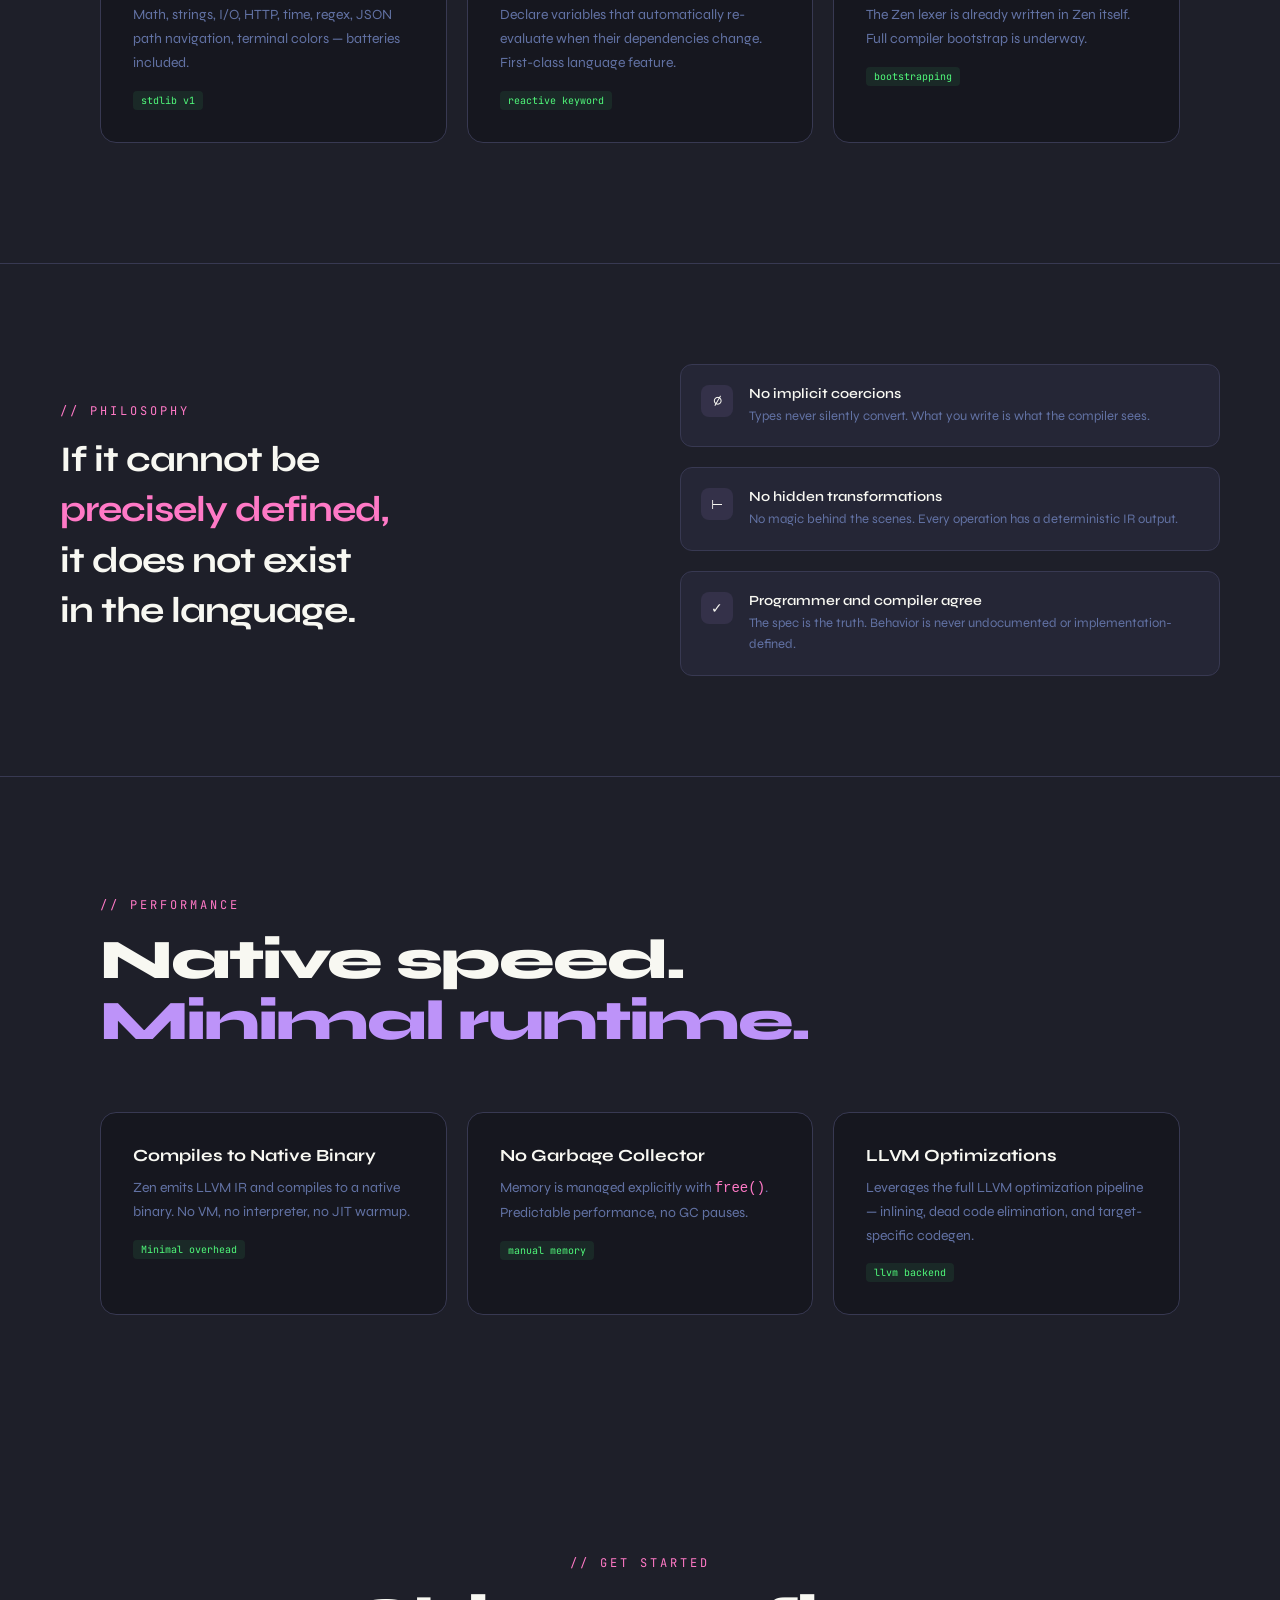
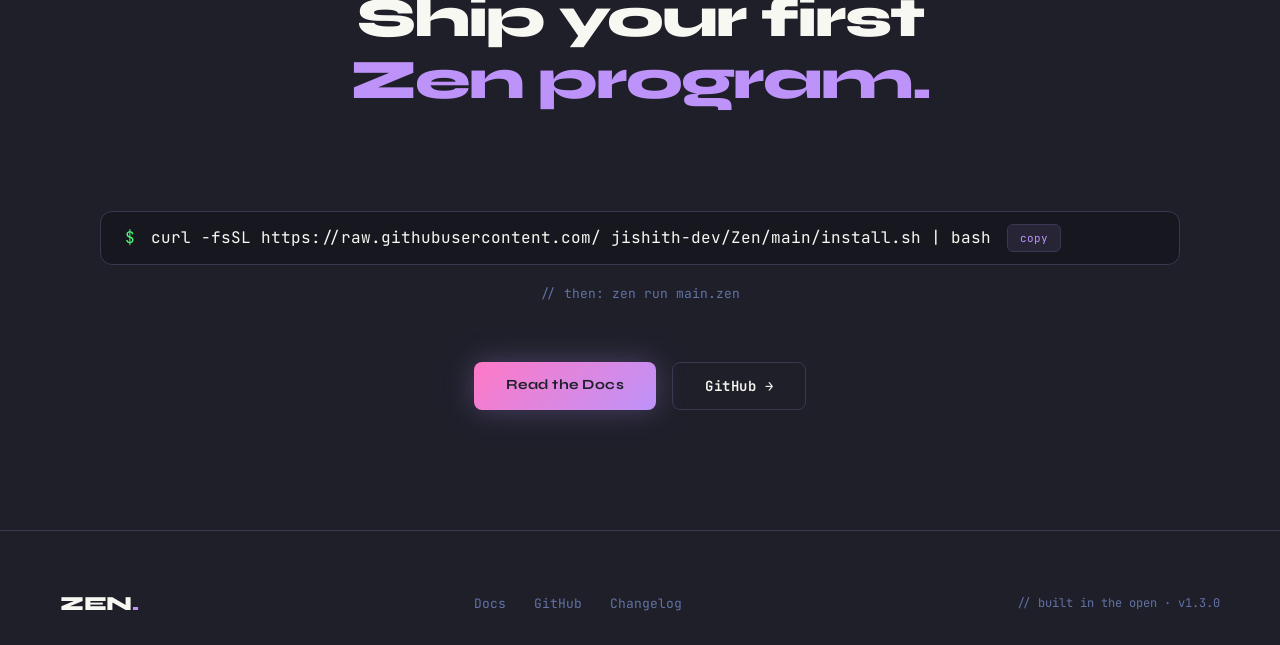
==== commit 1d6fb235: "updated to v1.3.0" ====
--- a/index.html
+++ b/index.html
@@ -544,7 +544,7 @@
 <section id="hero">
   <div class="hero-badge">
     <span class="dot"></span>
-    v1.2.1 — Stable Release
+    v1.3.0 — Stable Release
   </div>
   <h1 class="hero-title">
     <span class="t1">The Language</span>
@@ -564,7 +564,7 @@
       <div class="stat-label">Backend</div>
     </div>
     <div class="stat">
-      <div class="stat-num">177</div>
+      <div class="stat-num">177 + </div>
       <div class="stat-label">Stdlib APIs</div>
     </div>
     <div class="stat">
@@ -572,7 +572,7 @@
       <div class="stat-label">Loop Forms</div>
     </div>
     <div class="stat">
-      <div class="stat-num">v1.2.1</div>
+      <div class="stat-num">v1.3.0</div>
       <div class="stat-label">Feature Complete</div>
     </div>
   </div>
@@ -760,19 +760,16 @@
   </div>
   <div class="features-grid reveal" style="margin-top:60px">
     <div class="feature-card">
-      <div class="feature-icon" style="color:var(--kw)">🎯</div>
       <div class="feature-title">Compiles to Native Binary</div>
       <div class="feature-desc">Zen emits LLVM IR and compiles to a native binary. No VM, no interpreter, no JIT warmup.</div>
       <span class="feature-tag">Minimal overhead</span>
     </div>
     <div class="feature-card">
-      <div class="feature-icon" style="color:var(--fn)">📦</div>
       <div class="feature-title">No Garbage Collector</div>
       <div class="feature-desc">Memory is managed explicitly with <code style="color:var(--kw)">free()</code>. Predictable performance, no GC pauses.</div>
       <span class="feature-tag">manual memory</span>
     </div>
     <div class="feature-card">
-      <div class="feature-icon" style="color:var(--type)">⚙️</div>
       <div class="feature-title">LLVM Optimizations</div>
       <div class="feature-desc">Leverages the full LLVM optimization pipeline — inlining, dead code elimination, and target-specific codegen.</div>
       <span class="feature-tag">llvm backend</span>
@@ -793,7 +790,7 @@
         jishith-dev/Zen/main/install.sh | bash</span>
       <button class="copy-btn" id="copy-btn">copy</button>
     </div>
-    <p class="install-note">// then: zen run hello.zen</p>
+    <p class="install-note">// then: zen run main.zen</p>
   </div>
   <div style="margin-top:60px;display:flex;gap:16px;justify-content:center;flex-wrap:wrap" class="reveal">
     <a href="./site/index.html" class="btn-primary">Read the Docs</a>
@@ -809,7 +806,7 @@
     <a href="https://github.com/Jishith-dev/Zen">GitHub</a>
     <a href="./site/changelog/index.html">Changelog</a>
   </div>
-  <div class="footer-copy">// built in the open · v1.2.1</div>
+  <div class="footer-copy">// built in the open · v1.3.0</div>
 </footer>
 
 <script>
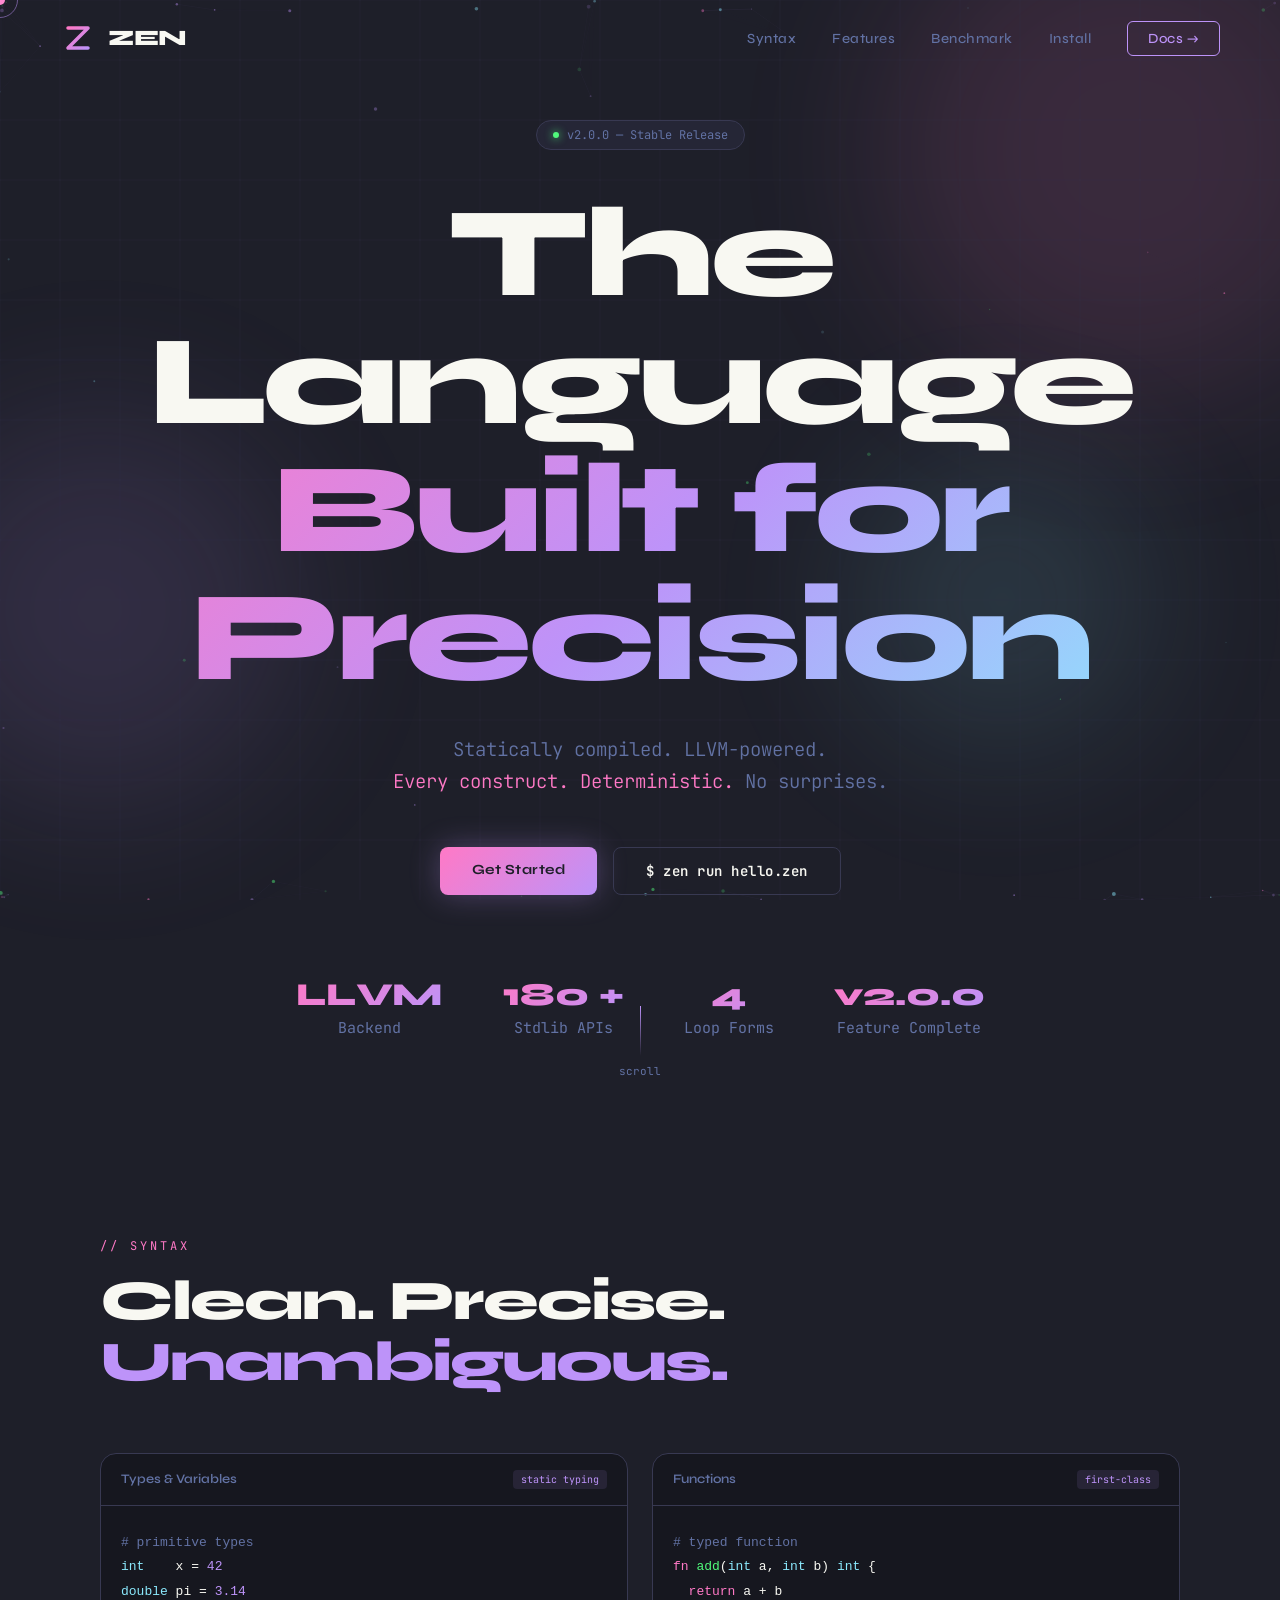
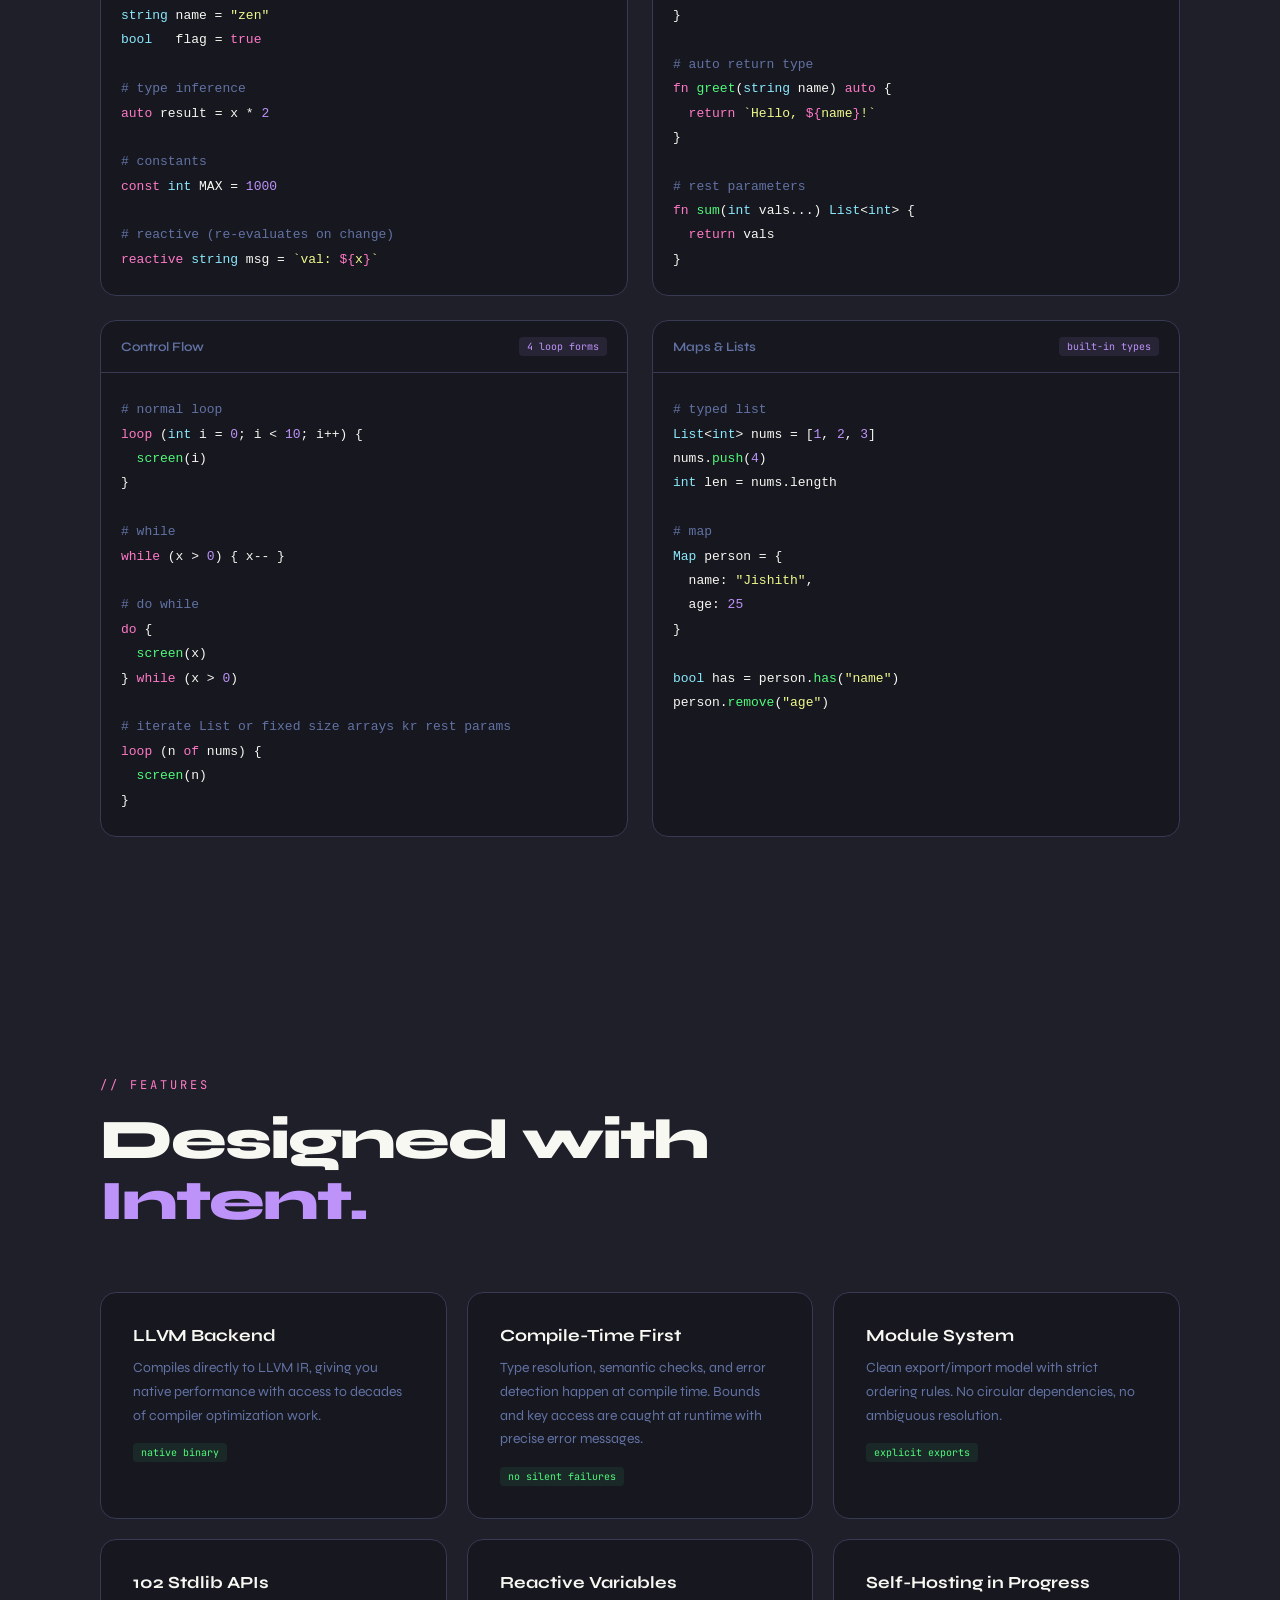
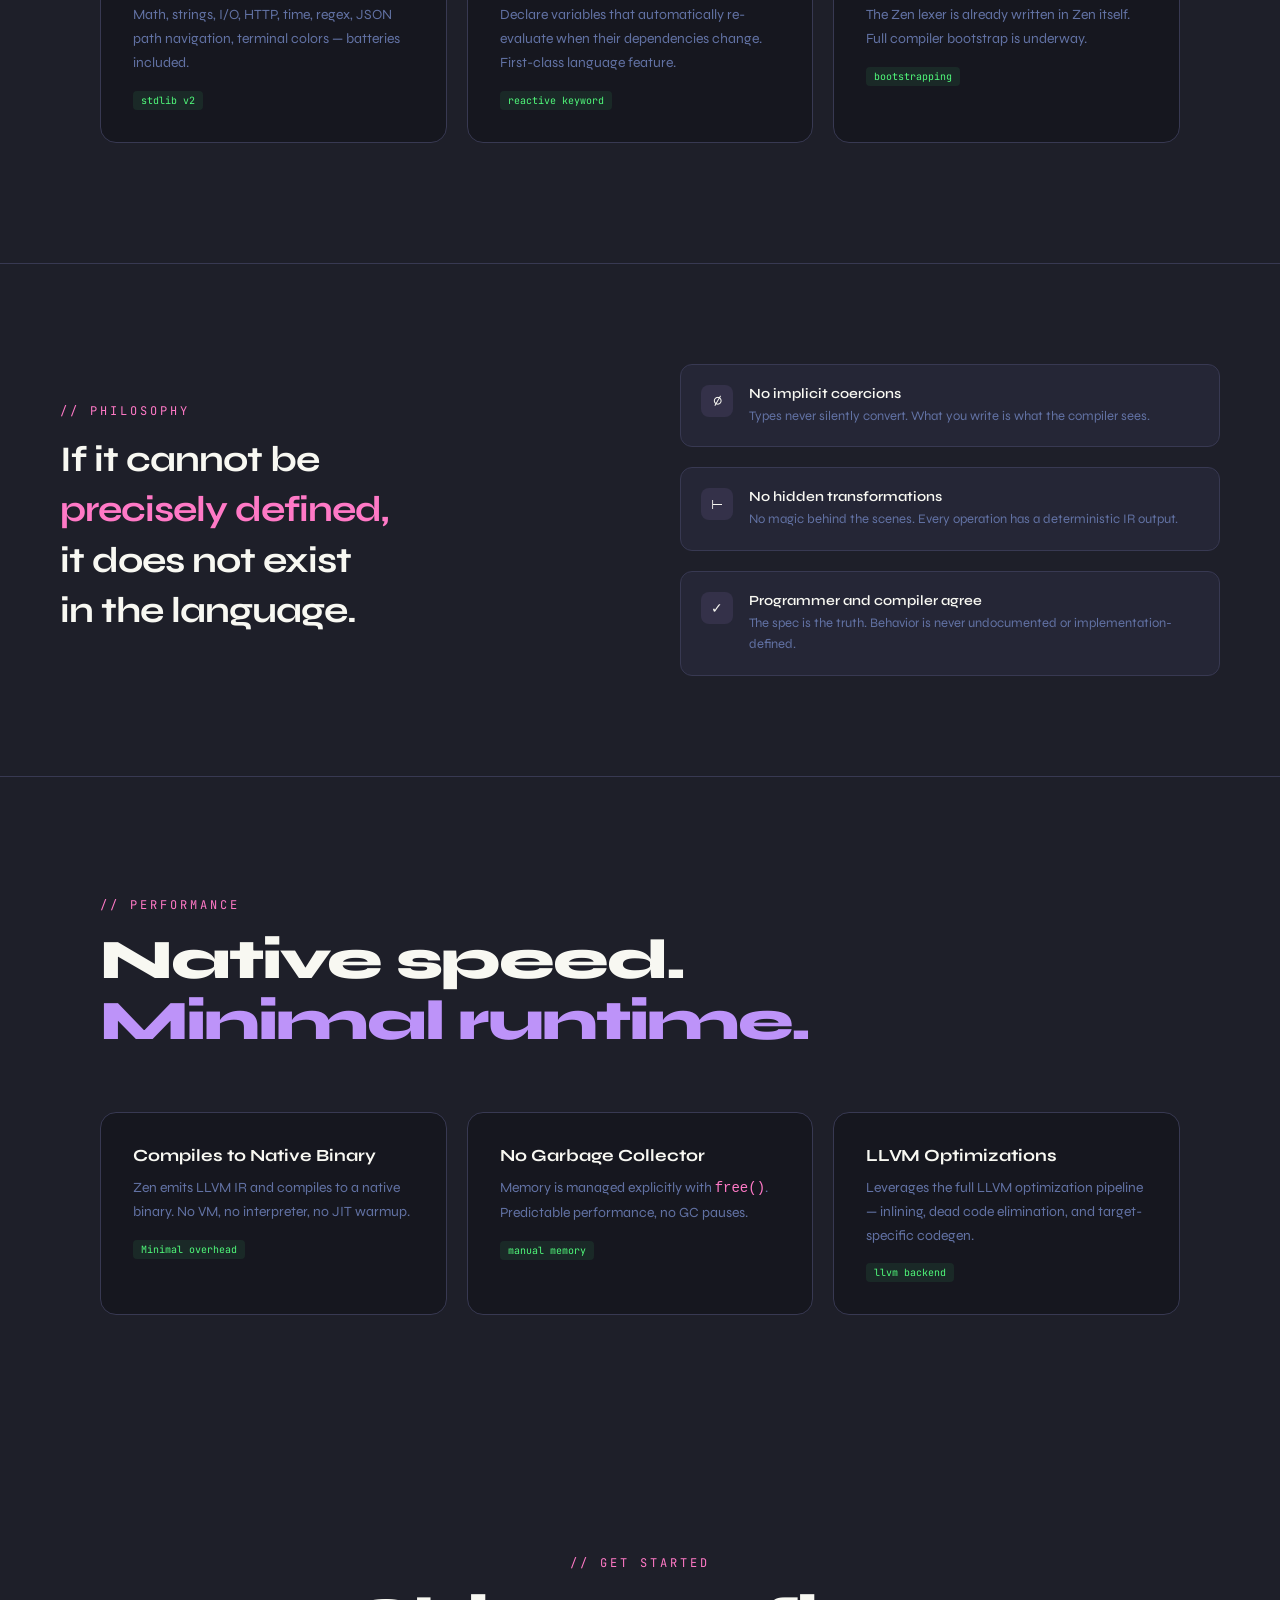
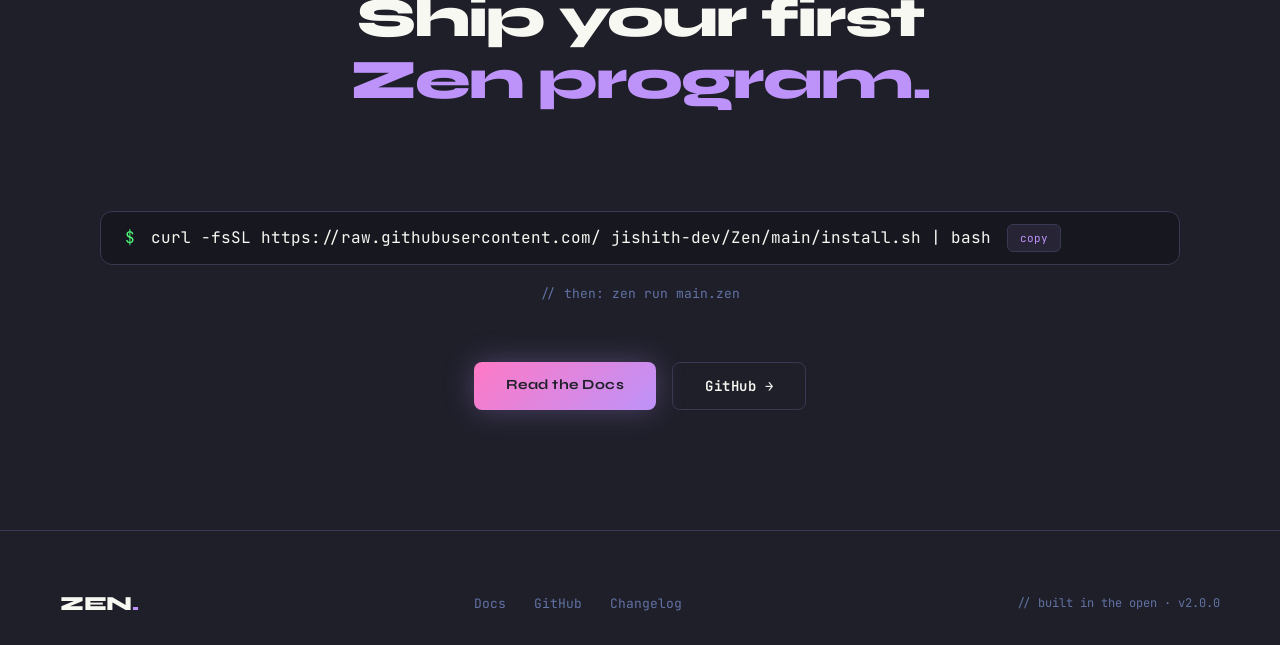
==== commit d1da63c4: "updated to v2" ====
--- a/index.html
+++ b/index.html
@@ -544,7 +544,7 @@
 <section id="hero">
   <div class="hero-badge">
     <span class="dot"></span>
-    v1.3.0 — Stable Release
+    v2.0.0 — Stable Release
   </div>
   <h1 class="hero-title">
     <span class="t1">The Language</span>
@@ -564,7 +564,7 @@
       <div class="stat-label">Backend</div>
     </div>
     <div class="stat">
-      <div class="stat-num">177 + </div>
+      <div class="stat-num">180 + </div>
       <div class="stat-label">Stdlib APIs</div>
     </div>
     <div class="stat">
@@ -572,7 +572,7 @@
       <div class="stat-label">Loop Forms</div>
     </div>
     <div class="stat">
-      <div class="stat-num">v1.3.0</div>
+      <div class="stat-num">v2.0.0</div>
       <div class="stat-label">Feature Complete</div>
     </div>
   </div>
@@ -604,7 +604,7 @@
 <span class="kw">auto</span> result = x * <span class="num">2</span>
 
 <span class="cm"># constants</span>
-<span class="kw">int</span> <span class="ty">const</span> MAX = <span class="num">1000</span>
+<span class="kw">const</span> <span class="ty">int</span> MAX = <span class="num">1000</span>
 
 <span class="cm"># reactive (re-evaluates on change)</span>
 <span class="kw">reactive</span> <span class="ty">string</span> msg = <span class="str">`val: <span class="kw">${</span>x<span class="kw">}</span>`</span></code></pre>
@@ -699,7 +699,7 @@
     <div class="feature-card">
       <div class="feature-title">102 Stdlib APIs</div>
       <div class="feature-desc">Math, strings, I/O, HTTP, time, regex, JSON path navigation, terminal colors — batteries included.</div>
-      <span class="feature-tag">stdlib v1</span>
+      <span class="feature-tag">stdlib v2</span>
     </div>
     <div class="feature-card">
       <div class="feature-title">Reactive Variables</div>
@@ -806,7 +806,7 @@
     <a href="https://github.com/Jishith-dev/Zen">GitHub</a>
     <a href="./site/changelog/index.html">Changelog</a>
   </div>
-  <div class="footer-copy">// built in the open · v1.3.0</div>
+  <div class="footer-copy">// built in the open · v2.0.0</div>
 </footer>
 
 <script>
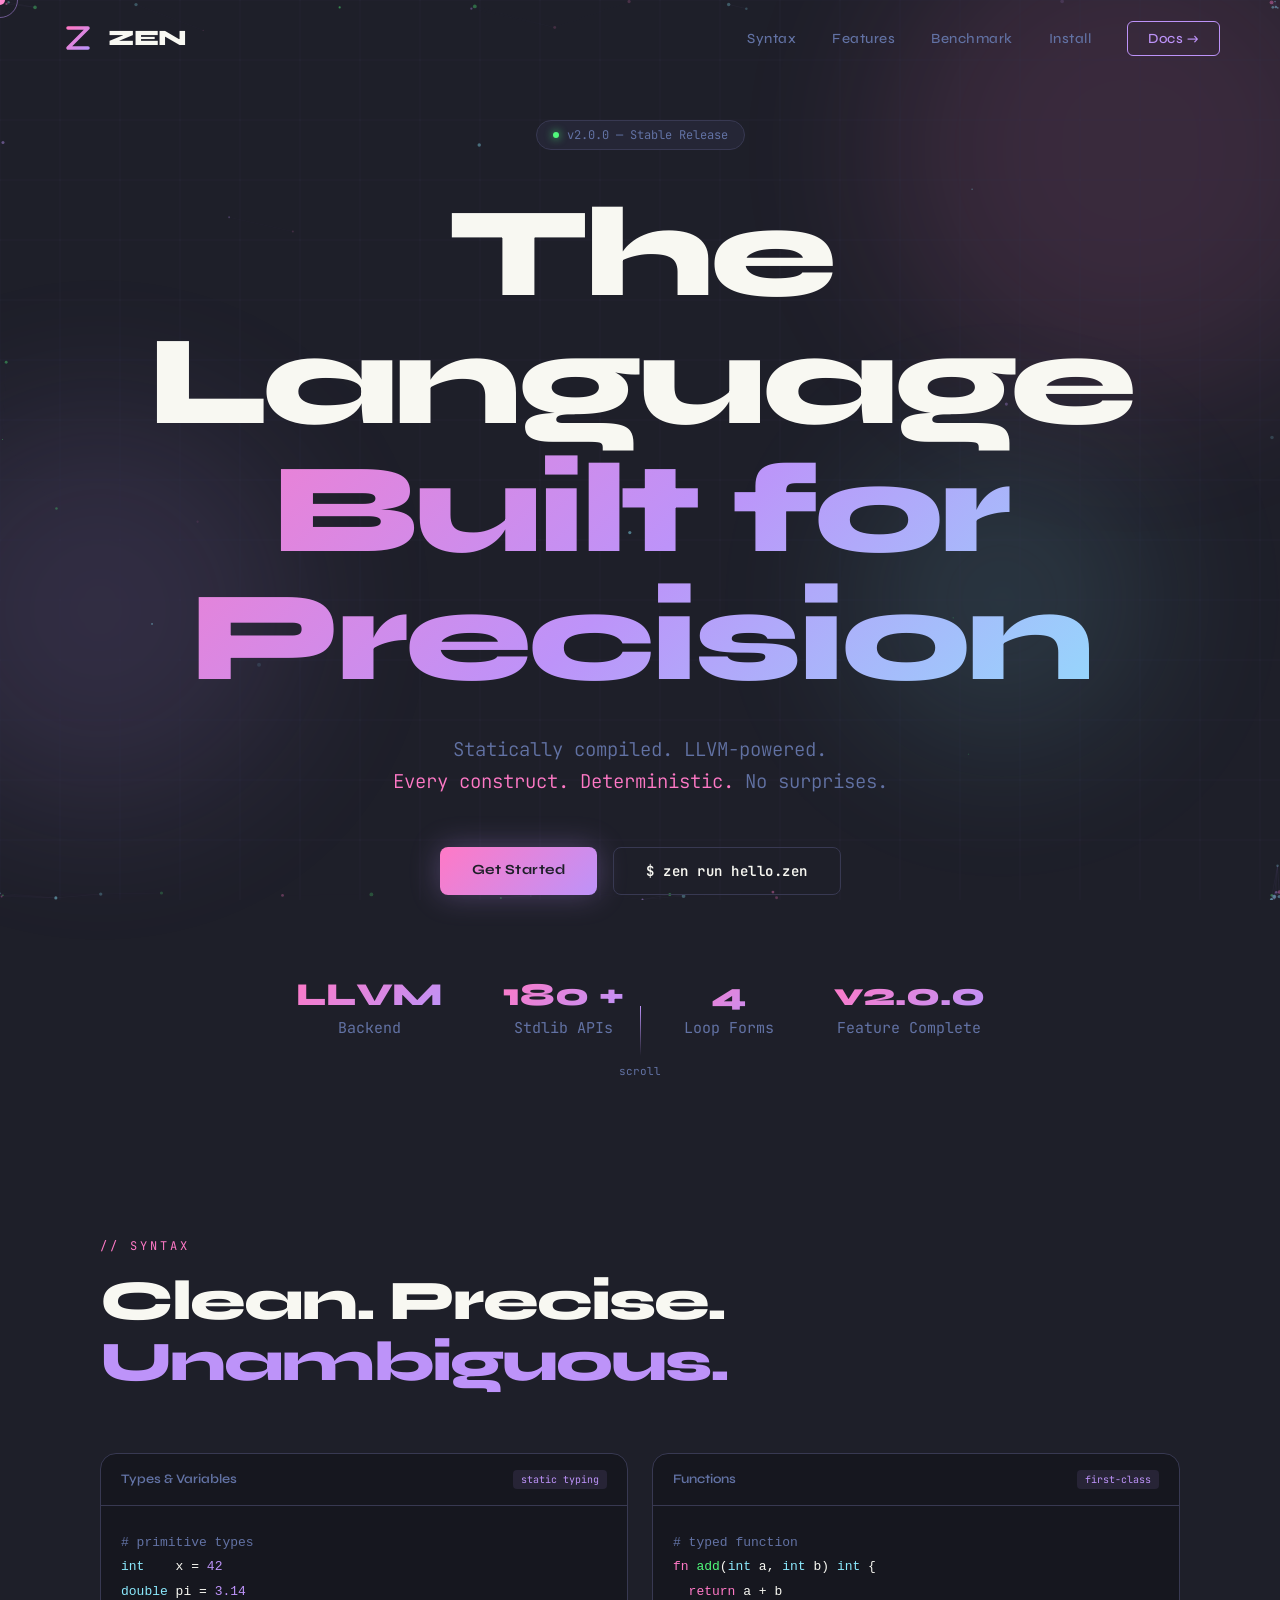
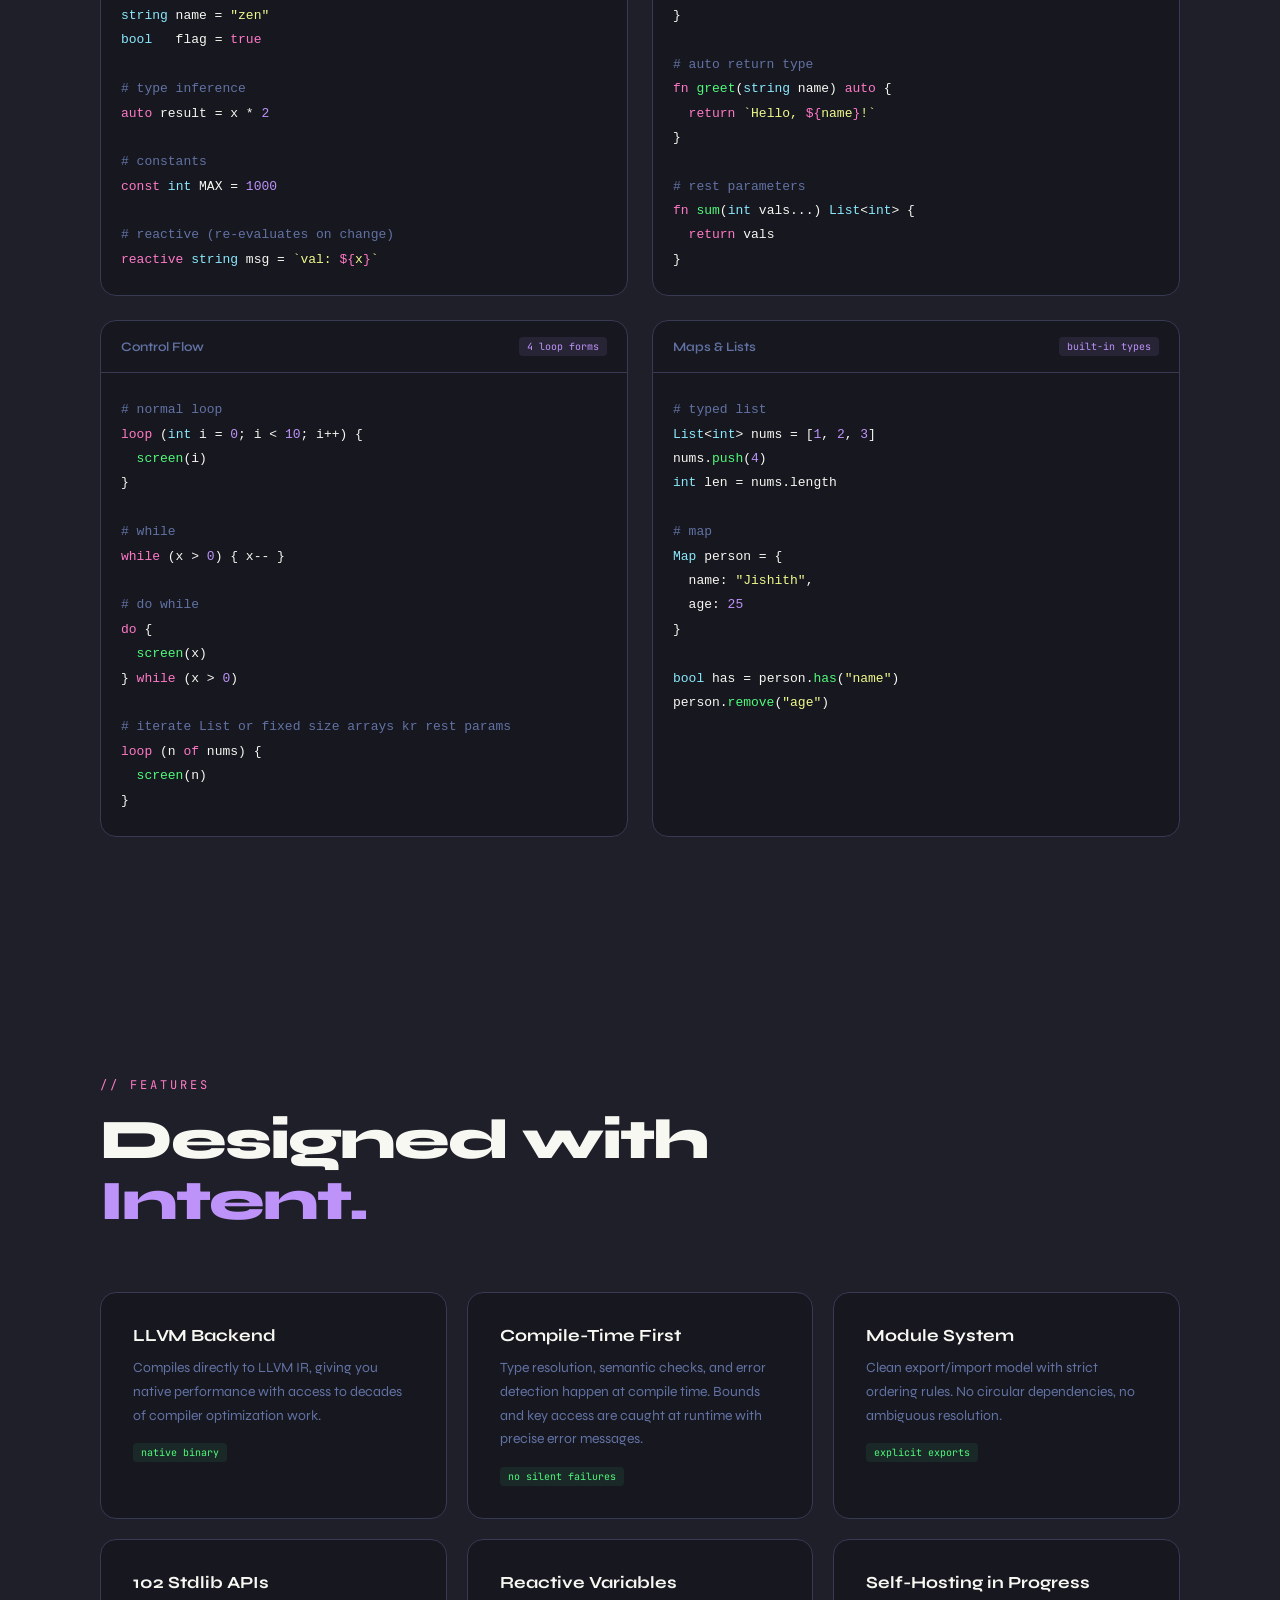
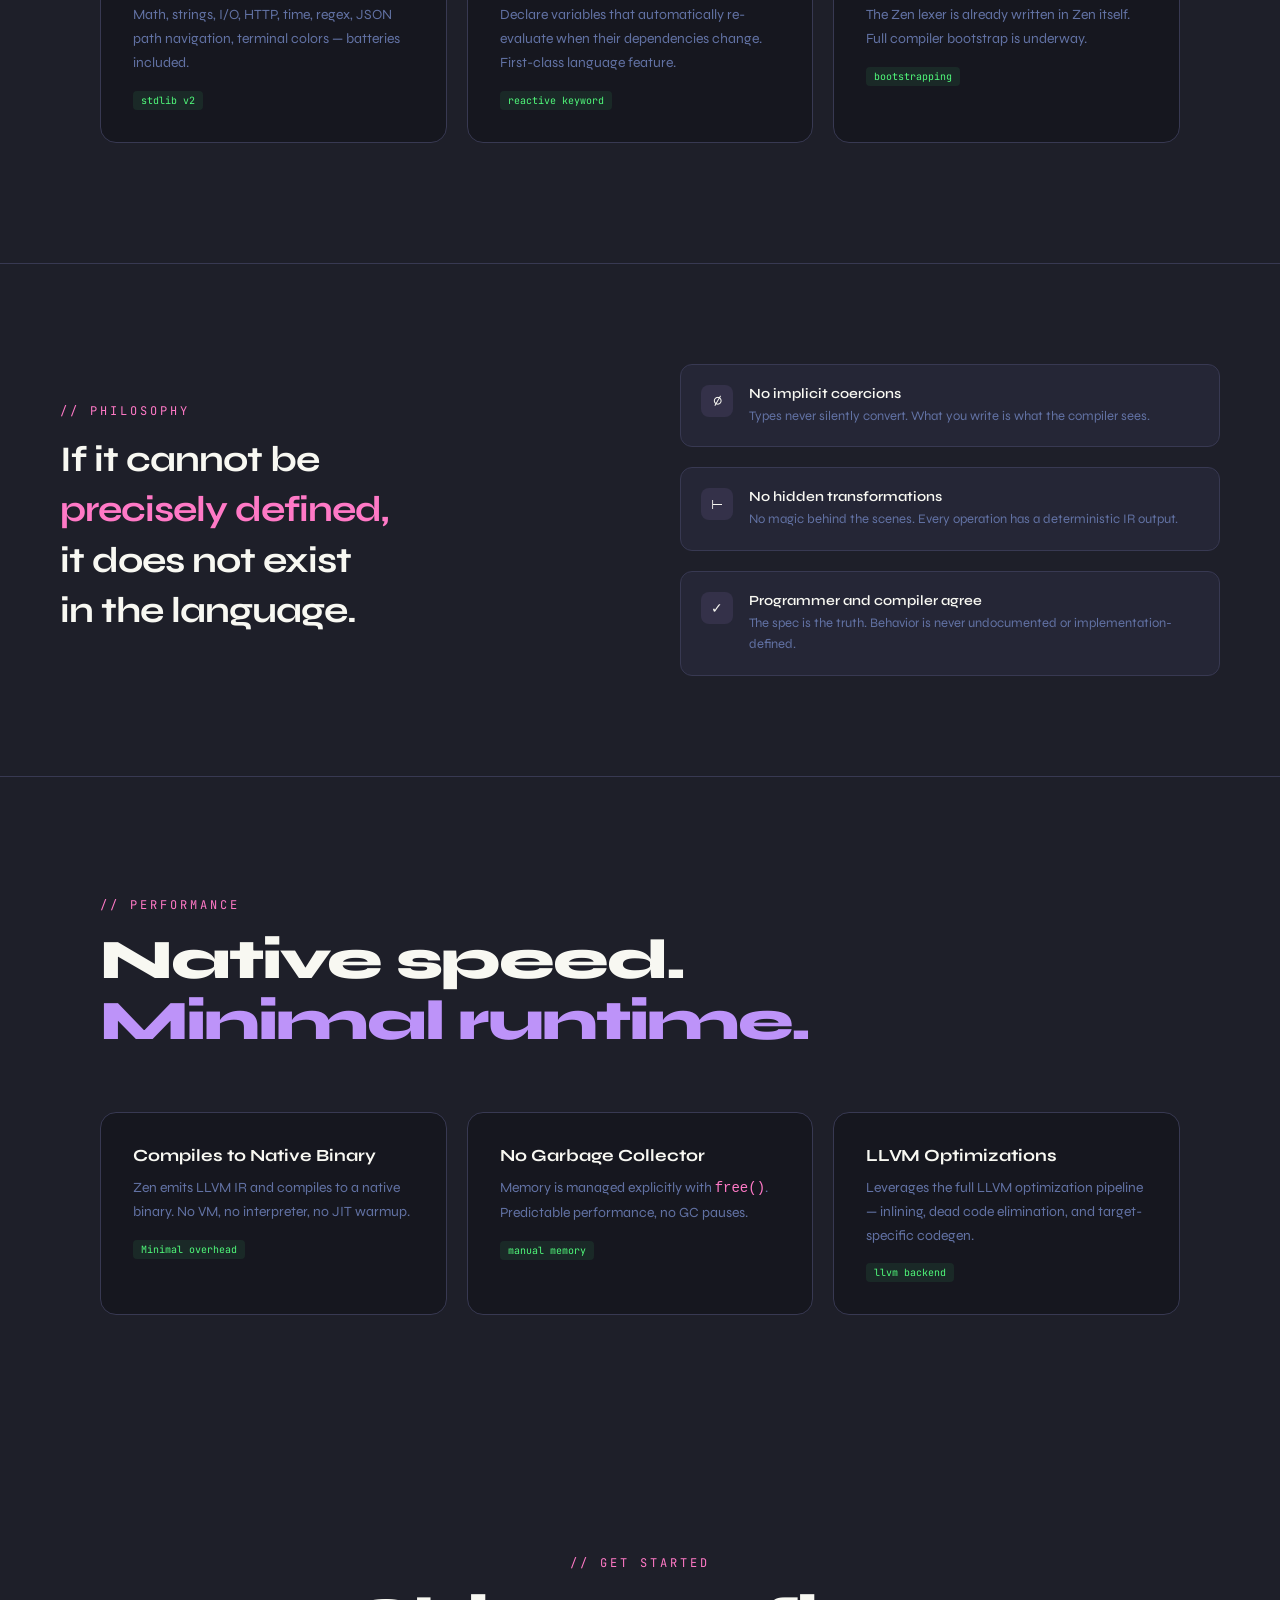
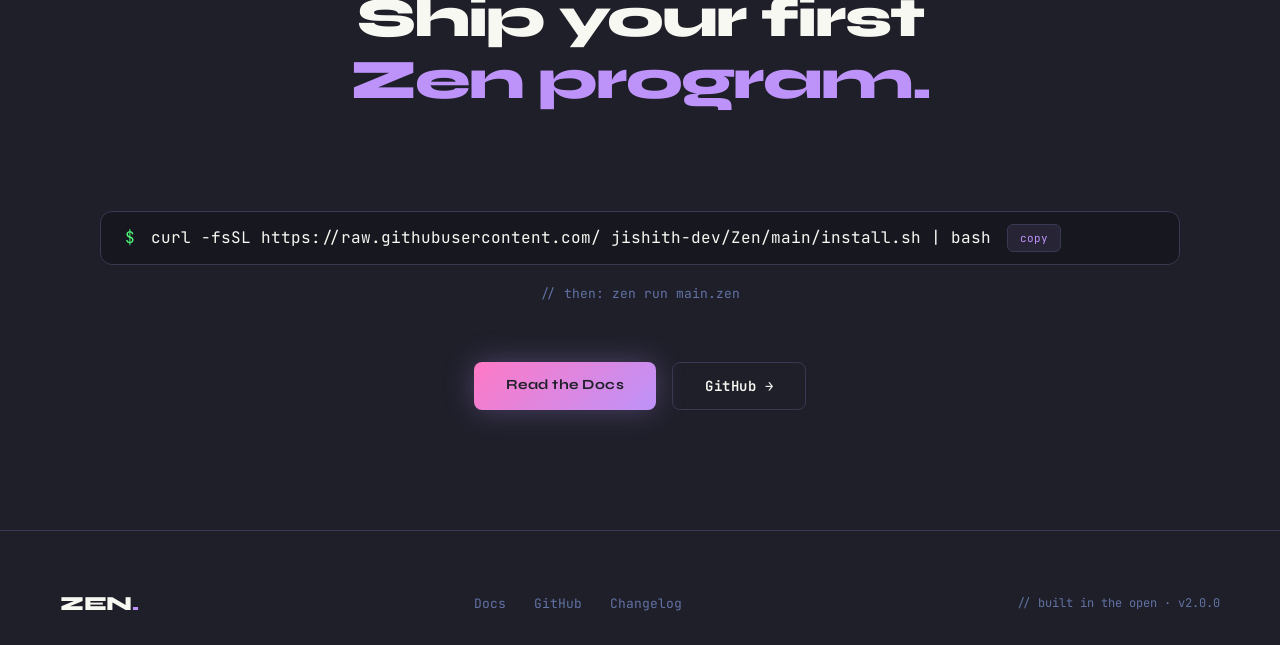
==== commit bb7c530e: "patch" ====
--- a/index.html
+++ b/index.html
@@ -46,6 +46,8 @@
   transition:transform 0.1s,background 0.2s;
   mix-blend-mode:screen;
 }
+
+  
 #cursor-ring{
   position:fixed;width:36px;height:36px;
   border:1px solid var(--accent);border-radius:50%;
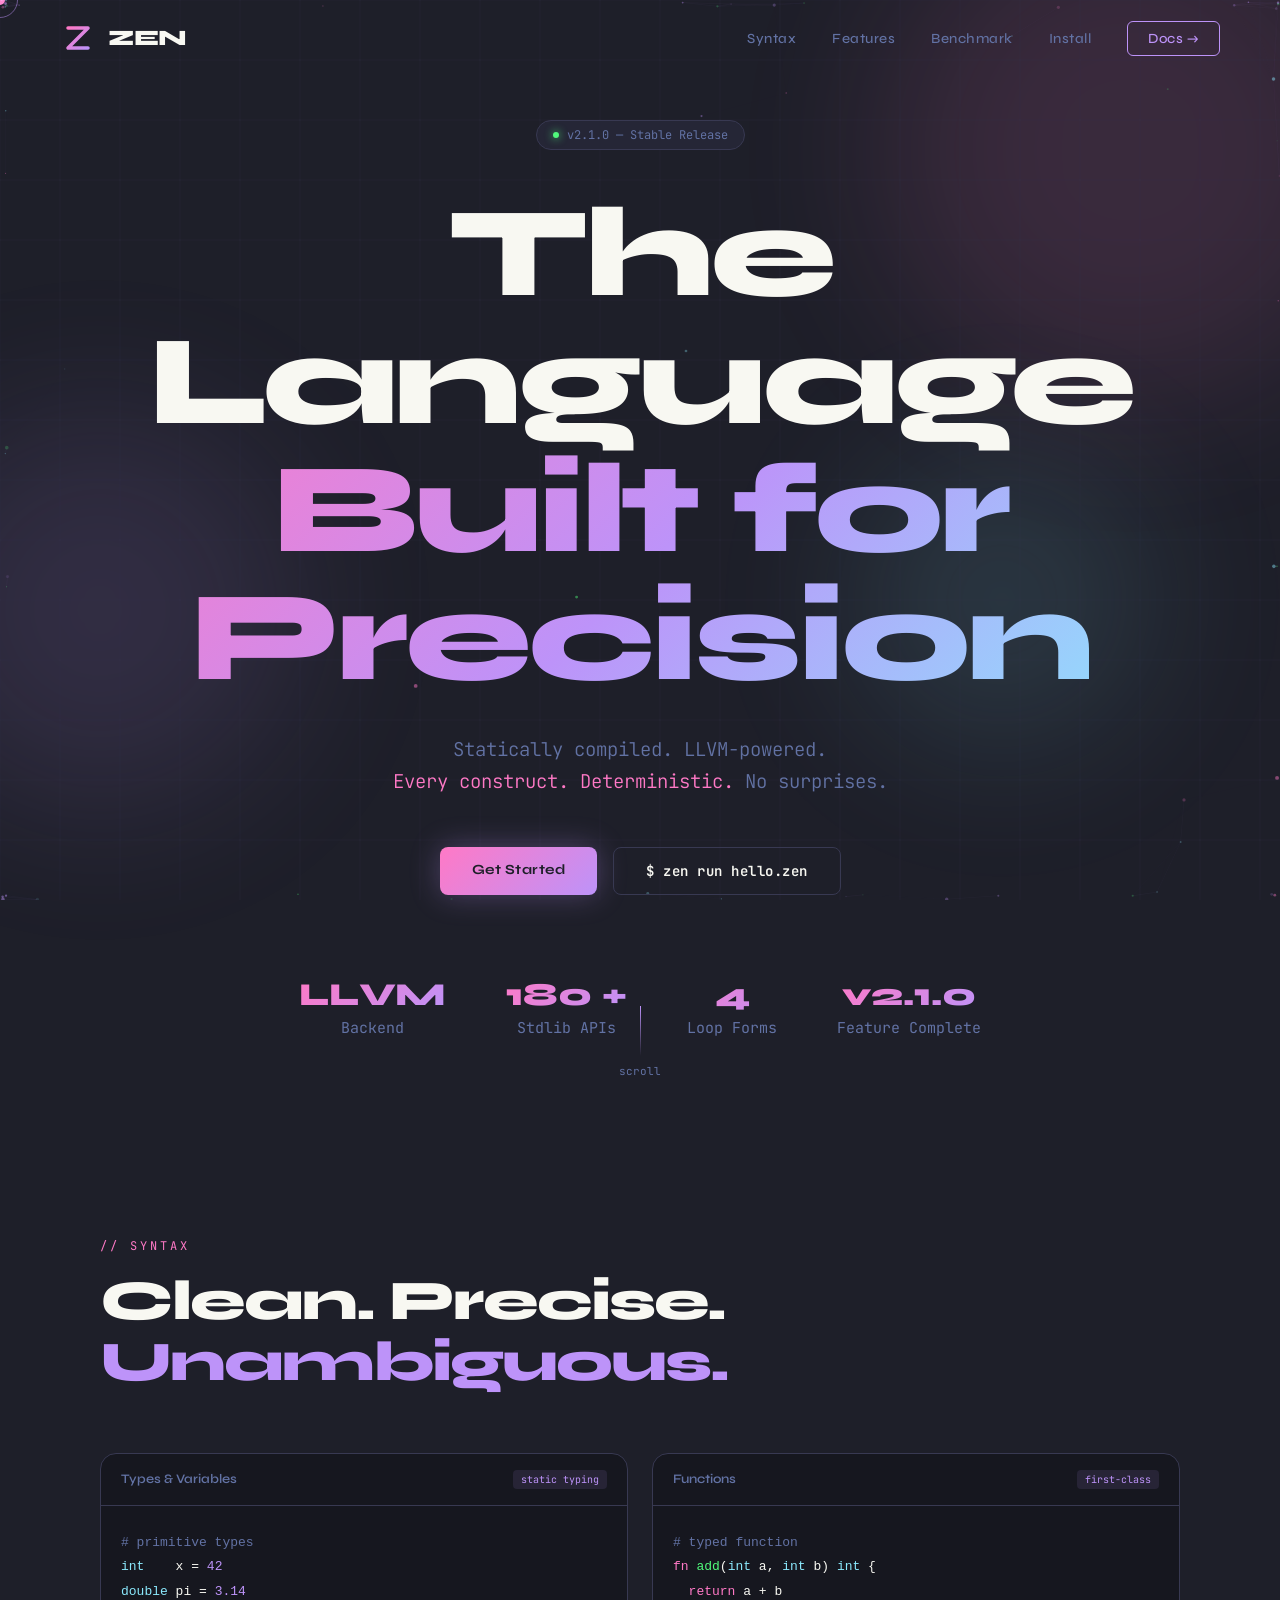
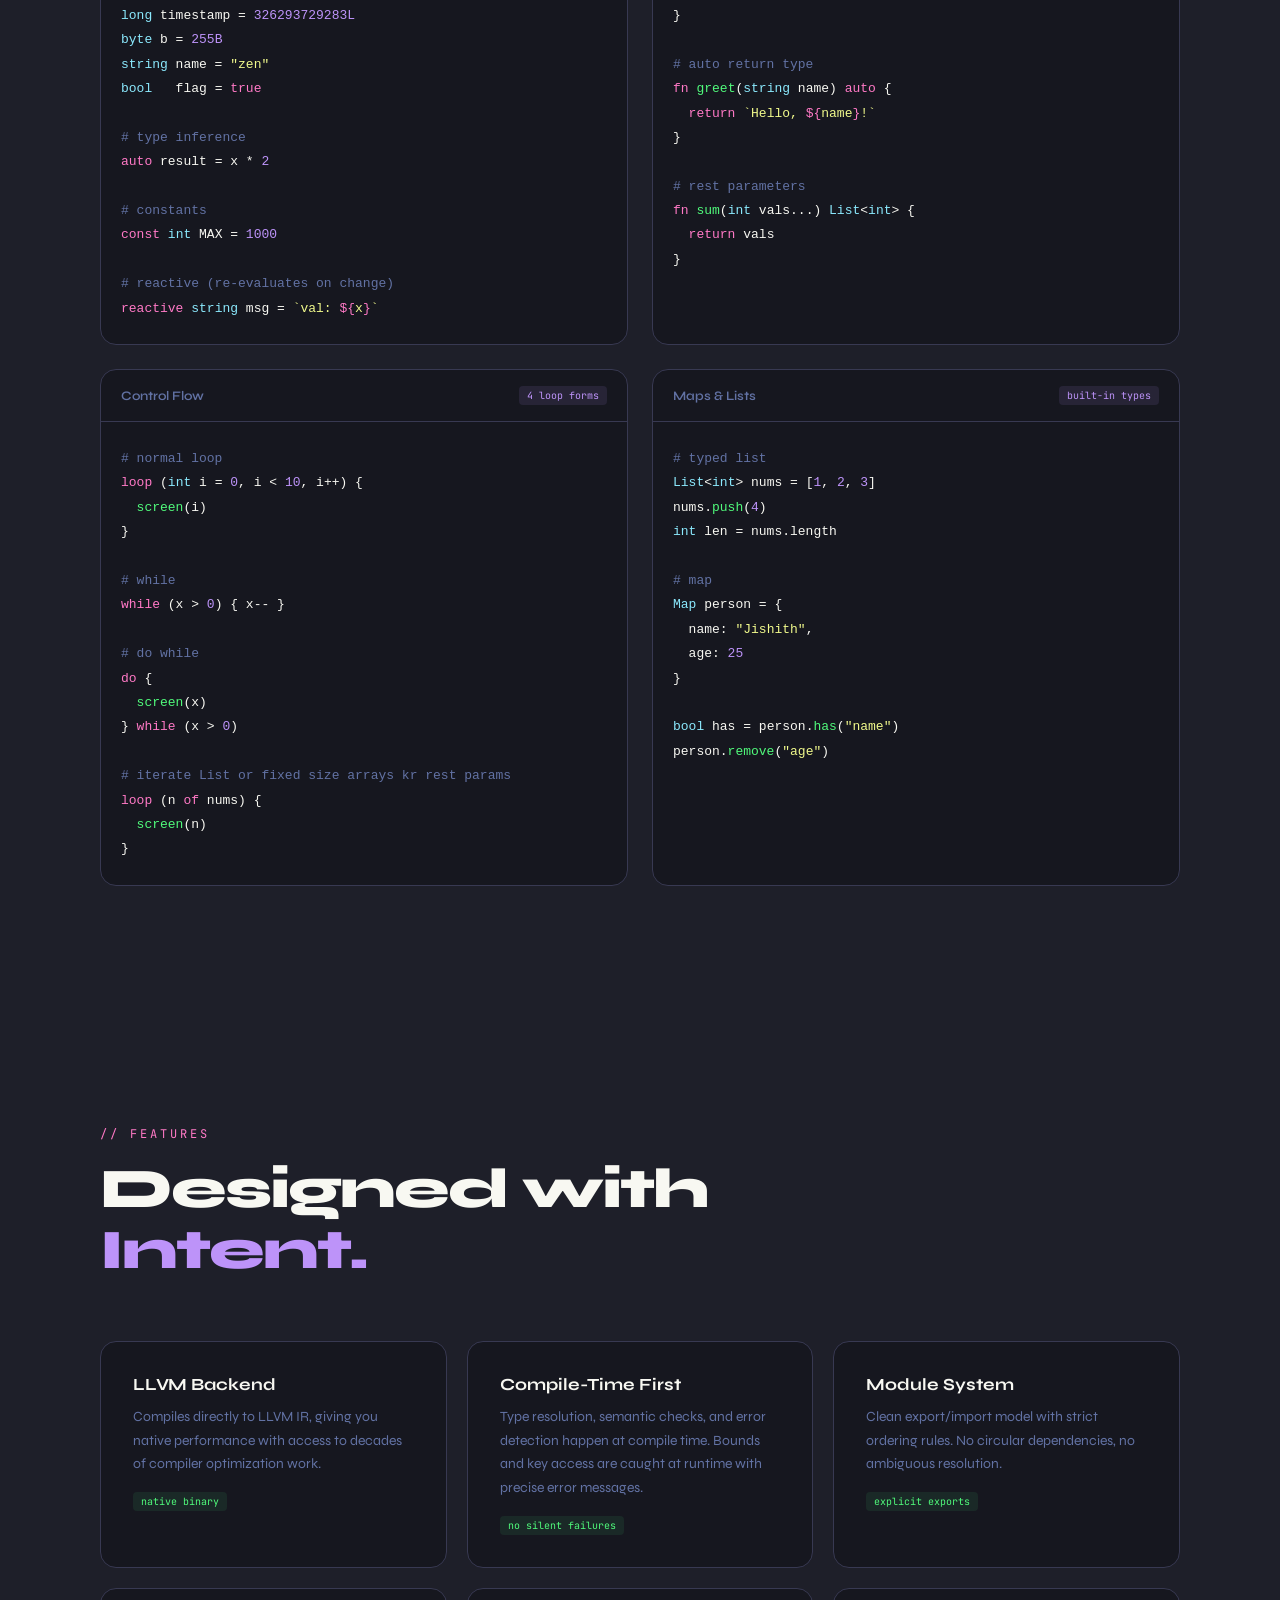
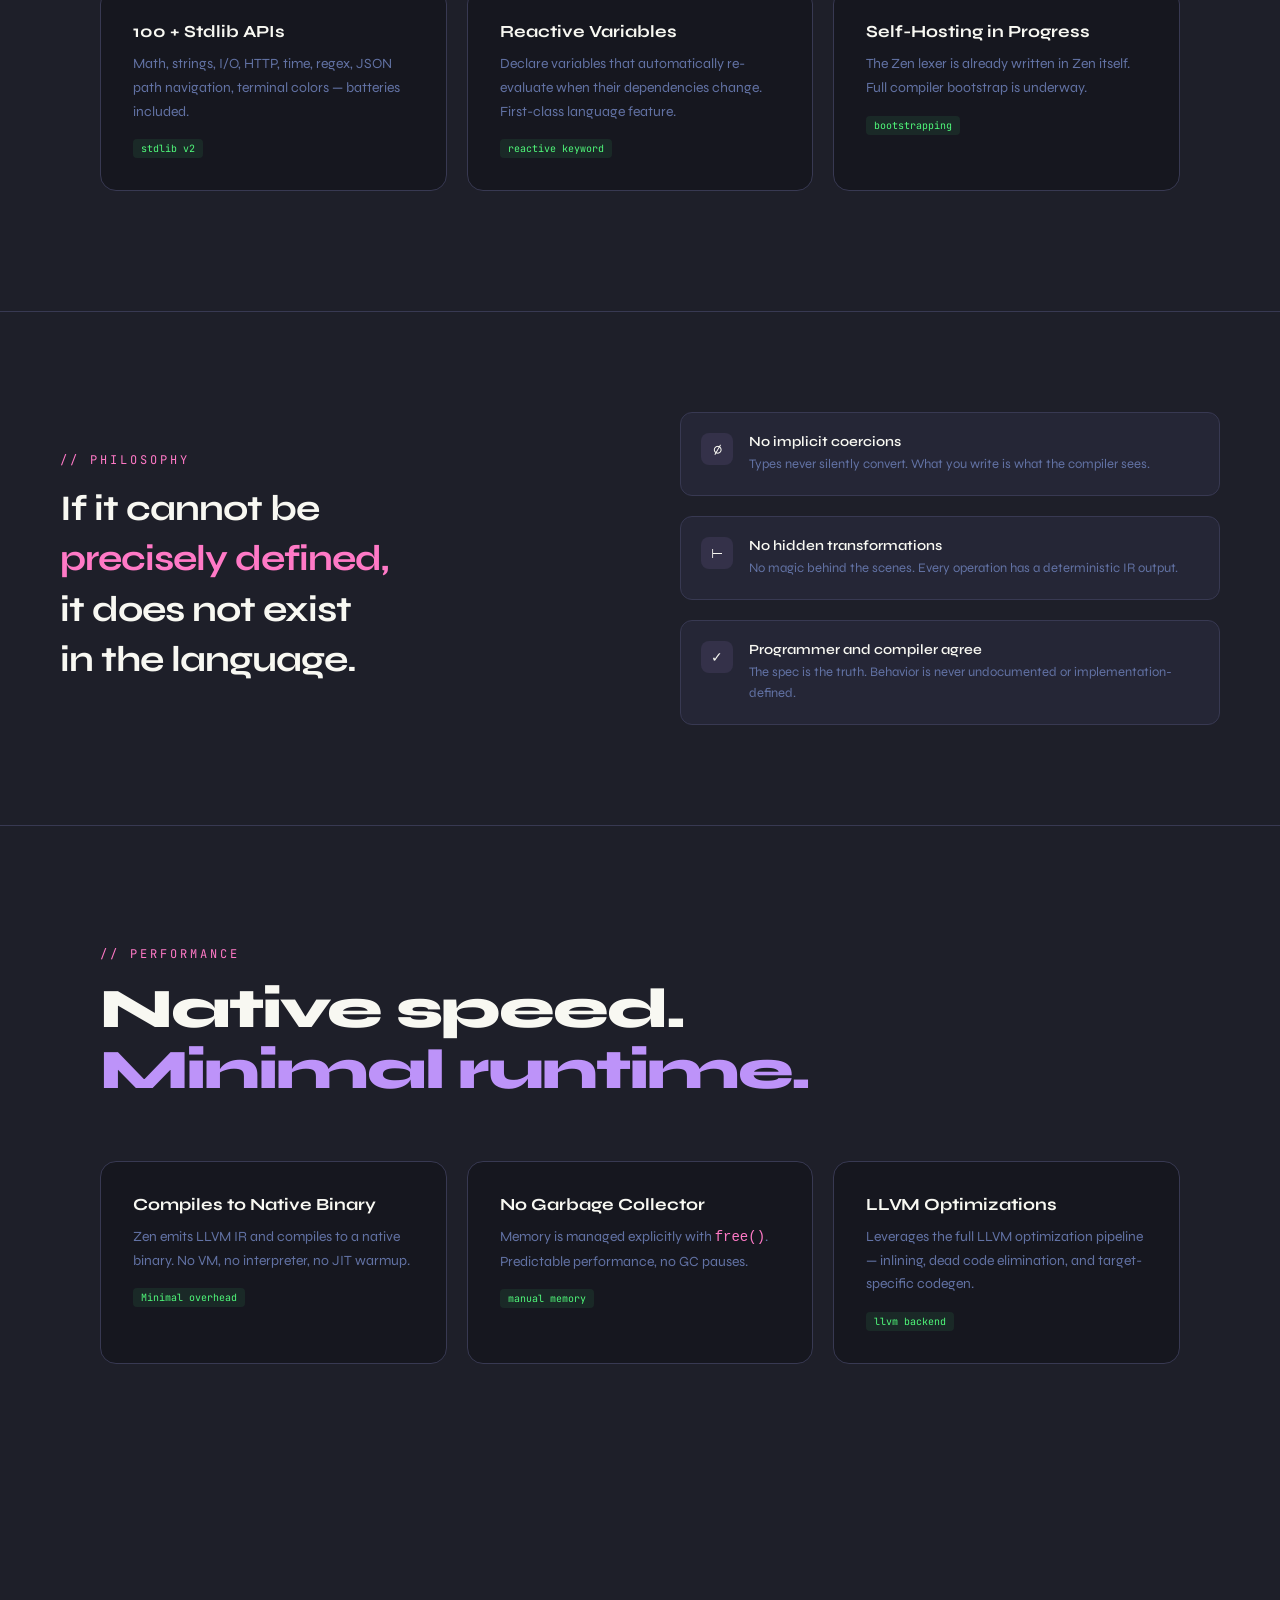
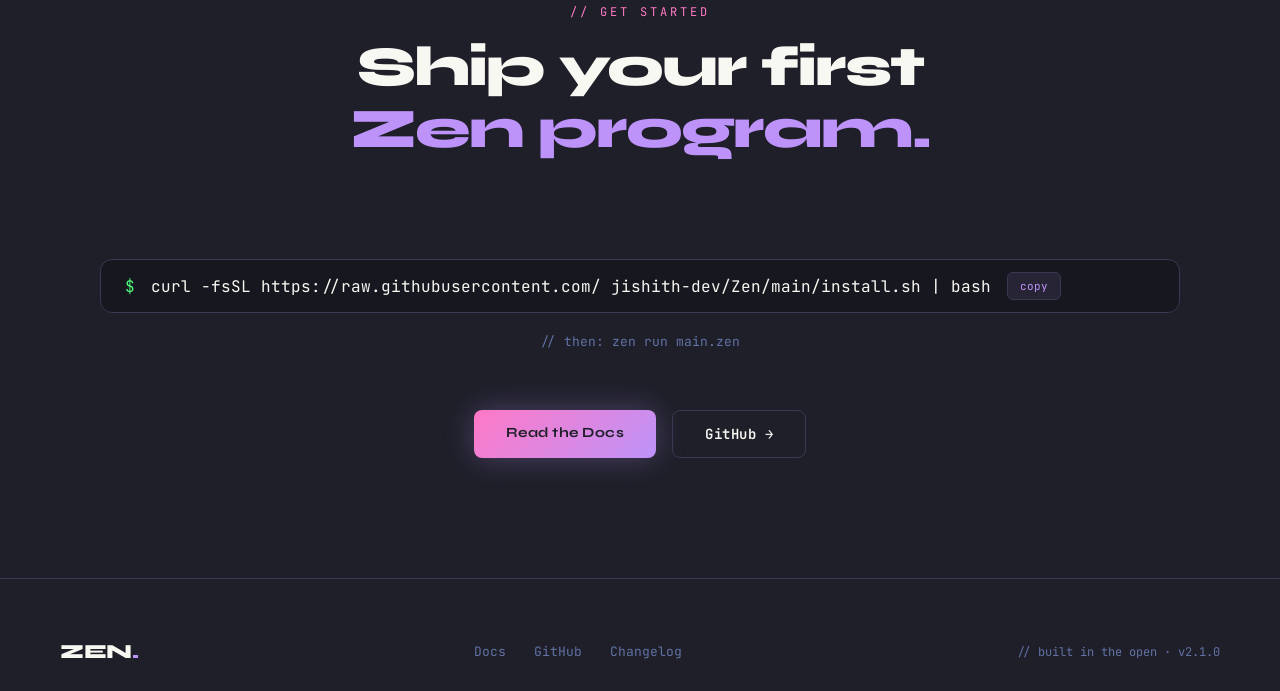
==== commit ca8b00ca: "updated index page" ====
--- a/index.html
+++ b/index.html
@@ -46,8 +46,6 @@
   transition:transform 0.1s,background 0.2s;
   mix-blend-mode:screen;
 }
-
-  
 #cursor-ring{
   position:fixed;width:36px;height:36px;
   border:1px solid var(--accent);border-radius:50%;
@@ -546,7 +544,7 @@
 <section id="hero">
   <div class="hero-badge">
     <span class="dot"></span>
-    v2.0.0 — Stable Release
+    v2.1.0 — Stable Release
   </div>
   <h1 class="hero-title">
     <span class="t1">The Language</span>
@@ -574,7 +572,7 @@
       <div class="stat-label">Loop Forms</div>
     </div>
     <div class="stat">
-      <div class="stat-num">v2.0.0</div>
+      <div class="stat-num">v2.1.0</div>
       <div class="stat-label">Feature Complete</div>
     </div>
   </div>
@@ -599,6 +597,8 @@
       <pre><code><span class="cm"># primitive types</span>
 <span class="ty">int</span>    x = <span class="num">42</span>
 <span class="ty">double</span> pi = <span class="num">3.14</span>
+<span class="ty">long</span> timestamp = <span class="num">326293729283L</span>
+<span class="ty">byte</span> b = <span class="num">255B</span>
 <span class="ty">string</span> name = <span class="str">"zen"</span>
 <span class="ty">bool</span>   flag = <span class="kw">true</span>
 
@@ -637,7 +637,7 @@
         <span class="code-card-tag">4 loop forms</span>
       </div>
       <pre><code><span class="cm"># normal loop</span>
-<span class="kw">loop</span> (<span class="ty">int</span> i = <span class="num">0</span>; i &lt; <span class="num">10</span>; i++) {
+<span class="kw">loop</span> (<span class="ty">int</span> i = <span class="num">0</span>, i &lt; <span class="num">10</span>, i++) {
   <span class="fn">screen</span>(i)
 }
 
@@ -699,7 +699,7 @@
       <span class="feature-tag">explicit exports</span>
     </div>
     <div class="feature-card">
-      <div class="feature-title">102 Stdlib APIs</div>
+      <div class="feature-title">100 + Stdlib APIs</div>
       <div class="feature-desc">Math, strings, I/O, HTTP, time, regex, JSON path navigation, terminal colors — batteries included.</div>
       <span class="feature-tag">stdlib v2</span>
     </div>
@@ -808,7 +808,7 @@
     <a href="https://github.com/Jishith-dev/Zen">GitHub</a>
     <a href="./site/changelog/index.html">Changelog</a>
   </div>
-  <div class="footer-copy">// built in the open · v2.0.0</div>
+  <div class="footer-copy">// built in the open · v2.1.0</div>
 </footer>
 
 <script>
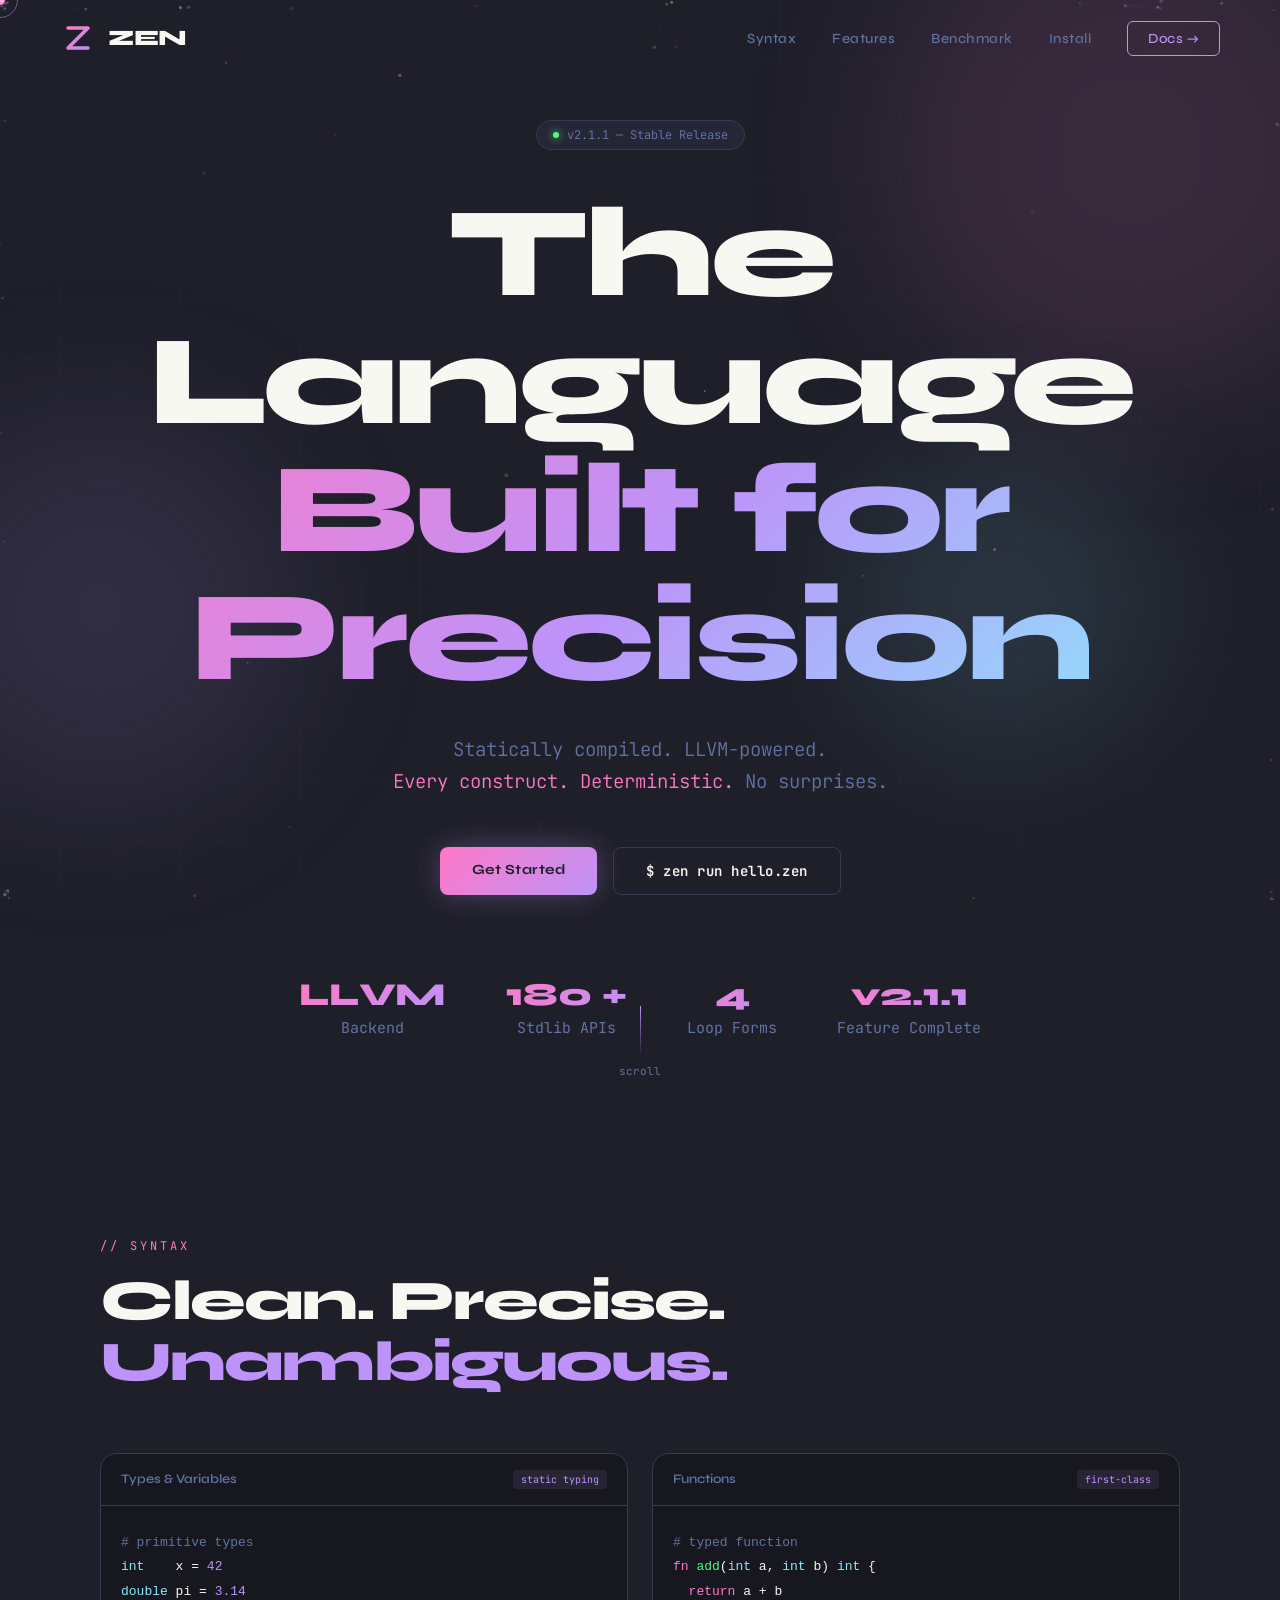
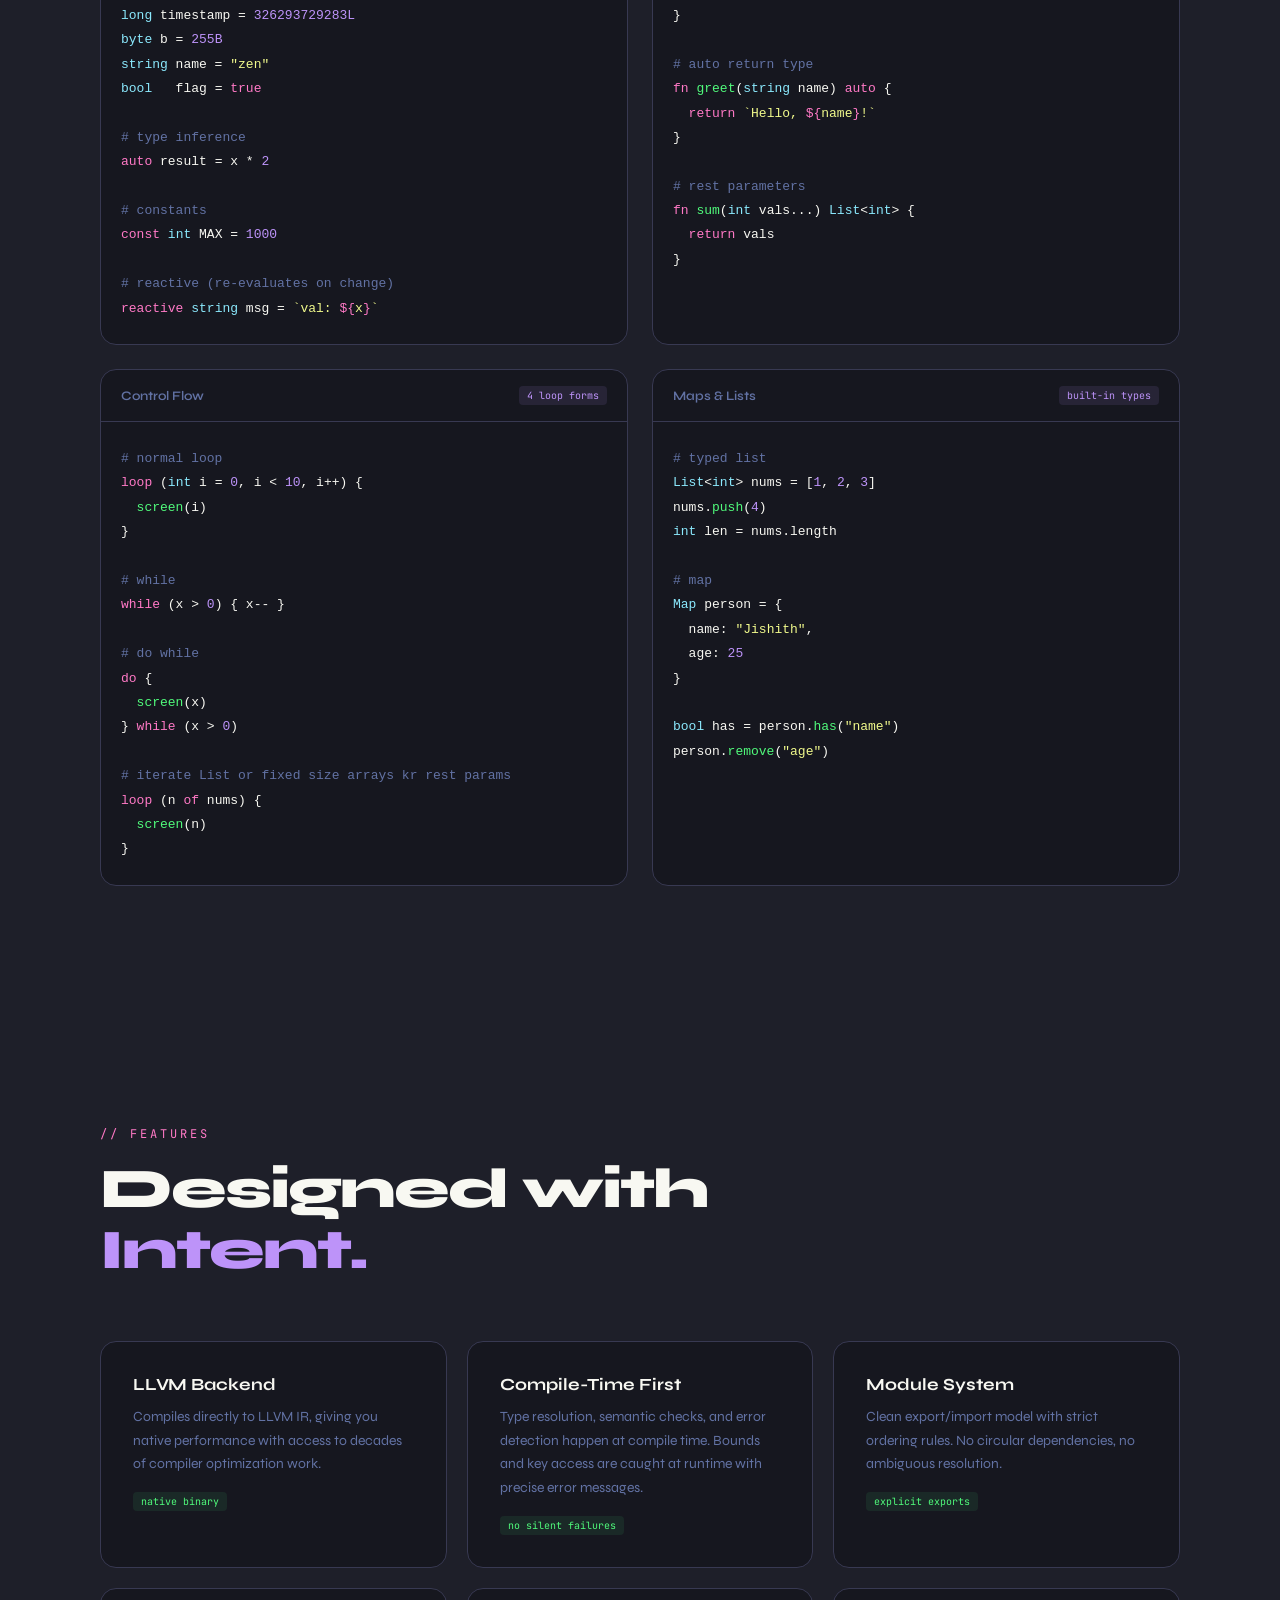
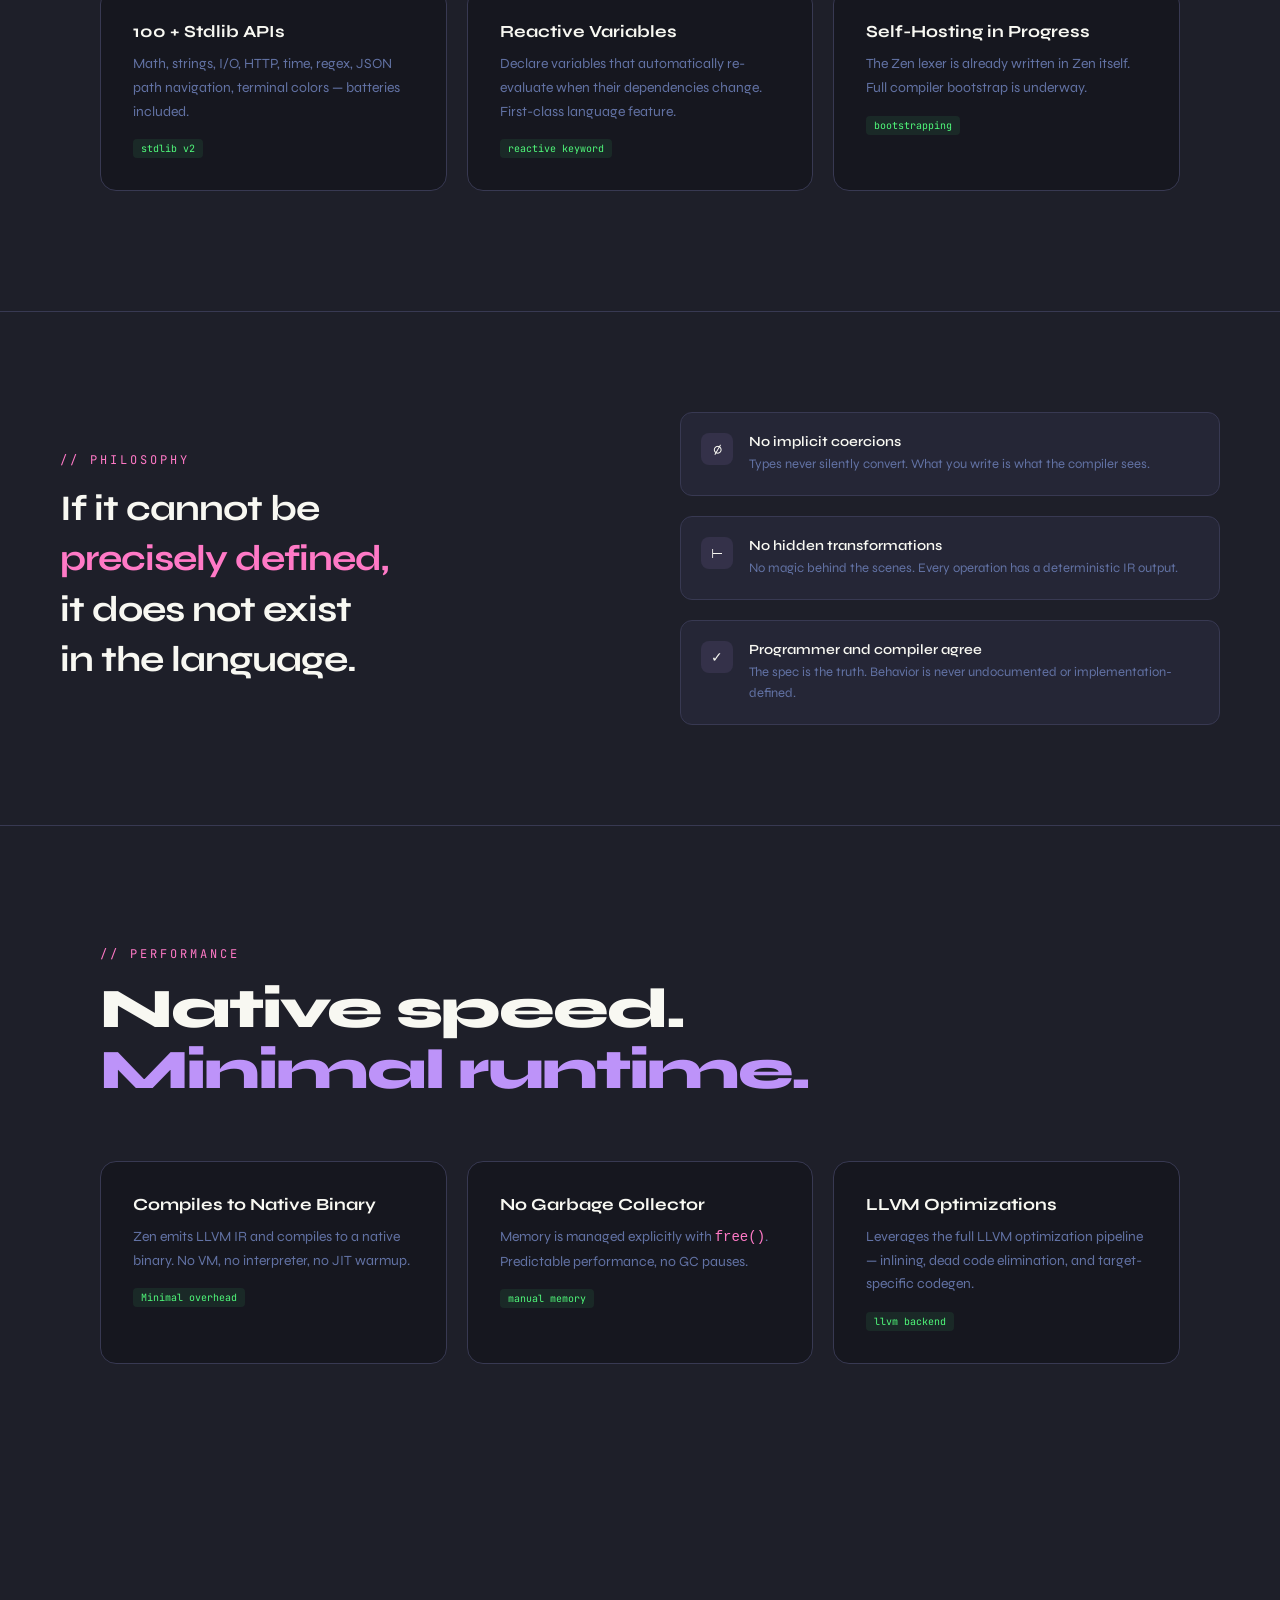
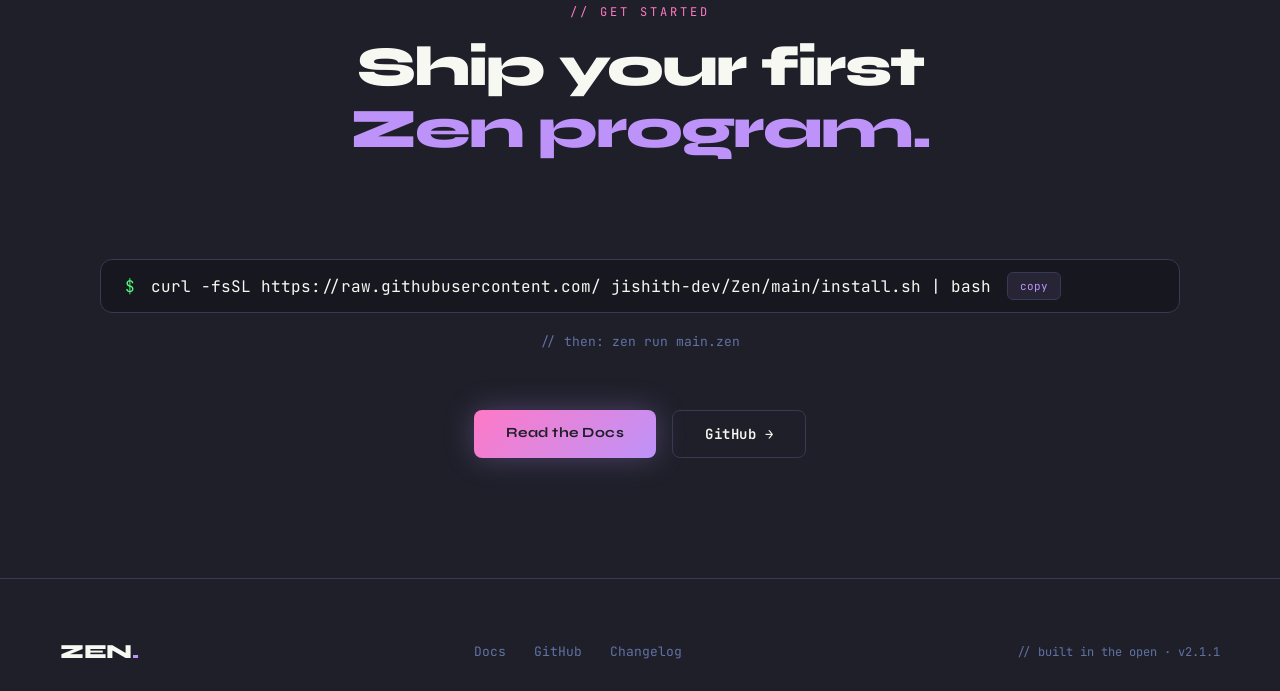
==== commit 4f5b0fc5: "updated v2.1.0 to v2.1.1" ====
--- a/index.html
+++ b/index.html
@@ -544,7 +544,7 @@
 <section id="hero">
   <div class="hero-badge">
     <span class="dot"></span>
-    v2.1.0 — Stable Release
+    v2.1.1 — Stable Release
   </div>
   <h1 class="hero-title">
     <span class="t1">The Language</span>
@@ -572,7 +572,7 @@
       <div class="stat-label">Loop Forms</div>
     </div>
     <div class="stat">
-      <div class="stat-num">v2.1.0</div>
+      <div class="stat-num">v2.1.1</div>
       <div class="stat-label">Feature Complete</div>
     </div>
   </div>
@@ -808,7 +808,7 @@
     <a href="https://github.com/Jishith-dev/Zen">GitHub</a>
     <a href="./site/changelog/index.html">Changelog</a>
   </div>
-  <div class="footer-copy">// built in the open · v2.1.0</div>
+  <div class="footer-copy">// built in the open · v2.1.1</div>
 </footer>
 
 <script>
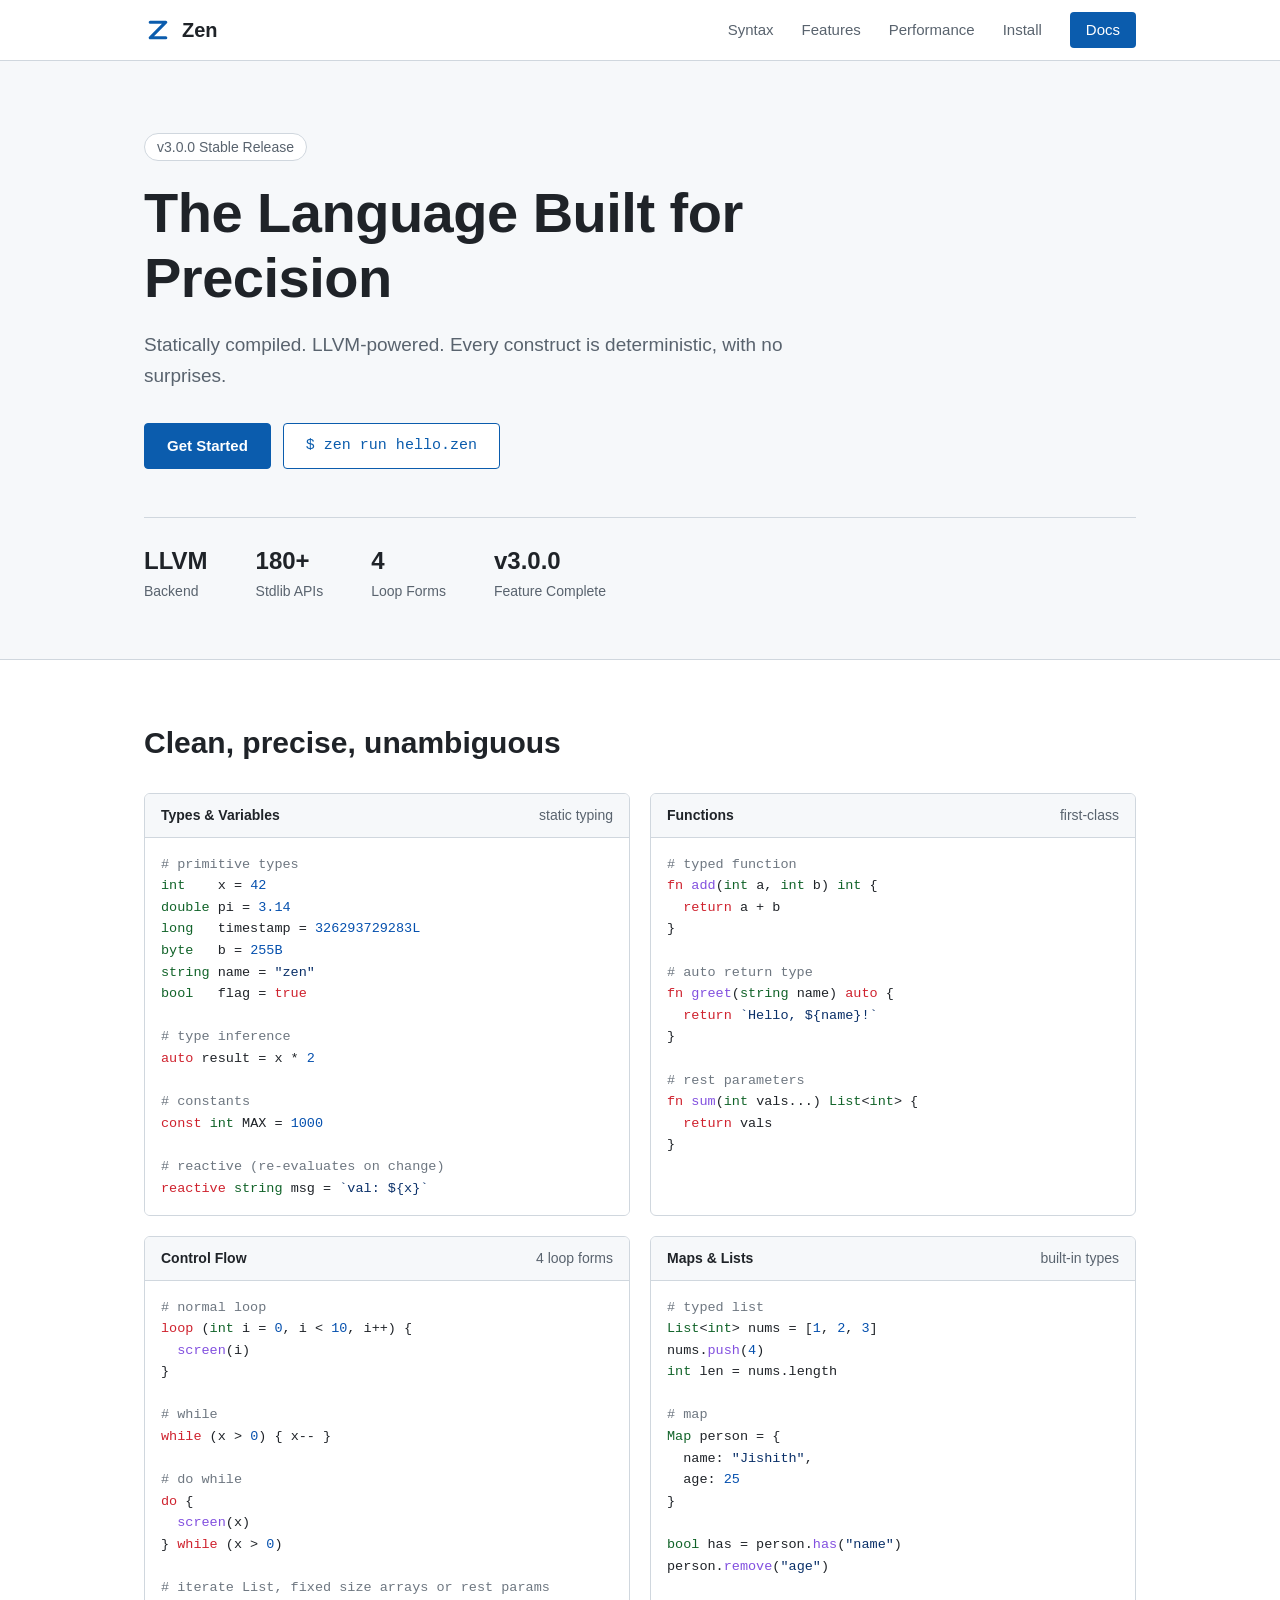
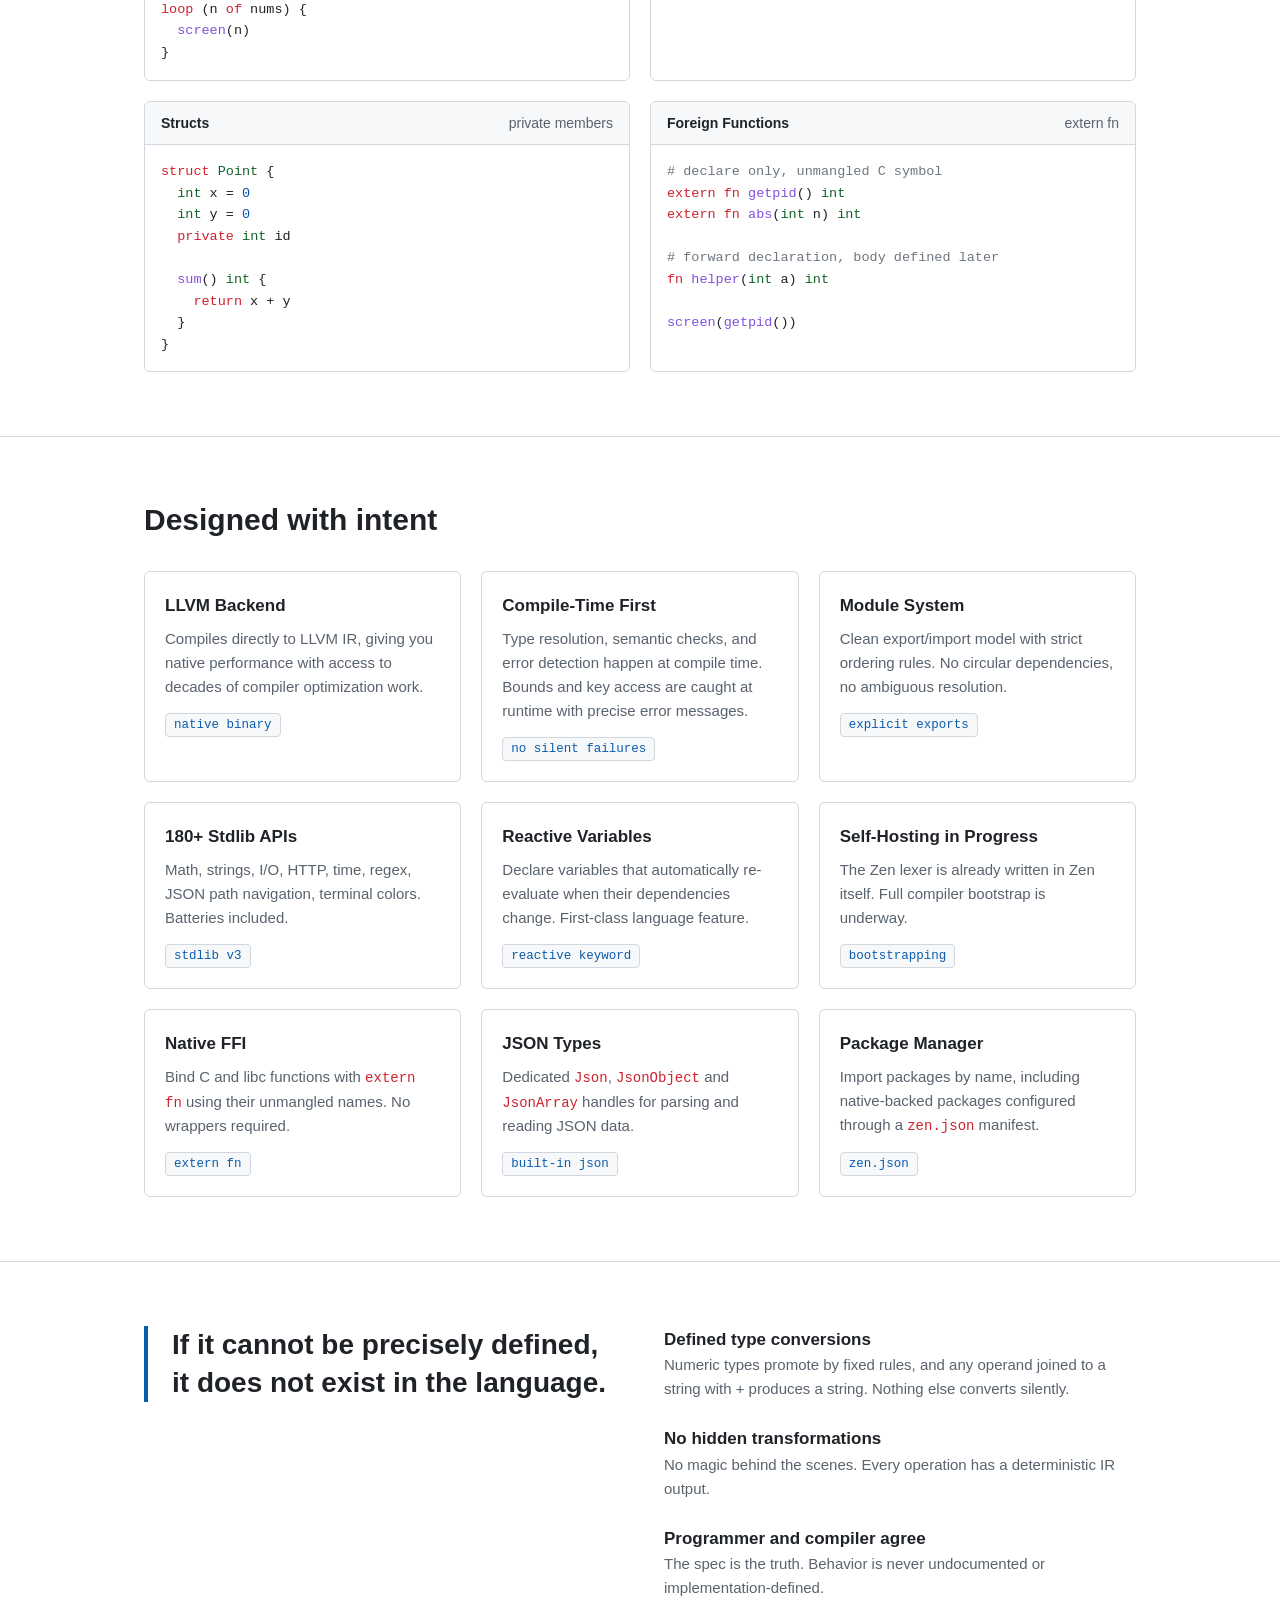
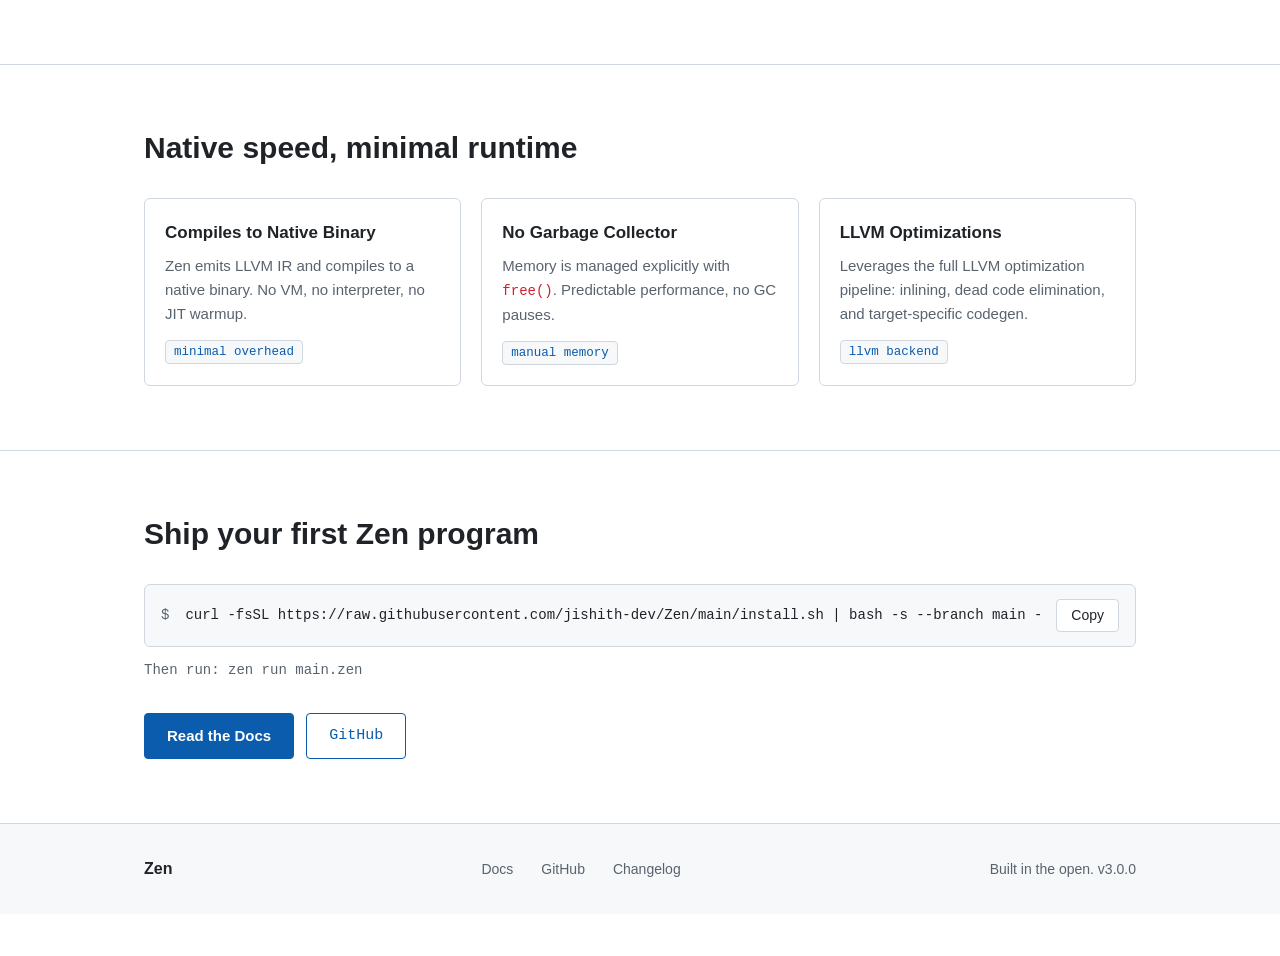
==== commit 829b7751: "updated doc and site for v3.0.0" ====
--- a/index.html
+++ b/index.html
@@ -1,934 +1,370 @@
 <!DOCTYPE html>
 <html lang="en">
 <head>
-<meta charset="UTF-8"/>
-<meta name="viewport" content="width=device-width, initial-scale=1.0"/>
-<title>Zen — Programming Language</title>
-
-<meta name="description" content="Zen is a fast LLVM-based compiled programming language featuring modern syntax, native performance, modules, enums, a built-in HTTP server, and an integrated package manager.">
+<meta charset="UTF-8">
+<meta name="viewport" content="width=device-width, initial-scale=1">
+<title>Zen Programming Language</title>
+<meta name="description" content="Zen is a fast LLVM-based compiled programming language featuring modern syntax, native performance, modules, enums, structs, FFI, a built-in HTTP server, and an integrated package manager.">
 <meta name="author" content="Jishith">
-<meta name="theme-color" content="#111827">
-<link href="https://fonts.googleapis.com/css2?family=JetBrains+Mono:wght@300;400;500;700&family=Syne:wght@400;600;700;800&display=swap" rel="stylesheet"/>
+<meta name="theme-color" content="#0b4f8a">
 <style>
 *{margin:0;padding:0;box-sizing:border-box}
 :root{
-  --bg:#1e1f29;
-  --bg-panel:#16171f;
-  --bg-surface:#252636;
-  --border:#383952;
-  --text:#f8f8f2;
-  --text-muted:#6272a4;
-  --kw:#ff79c6;
-  --fn:#50fa7b;
-  --str:#f1fa8c;
-  --num:#bd93f9;
-  --comment:#6272a4;
-  --type:#8be9fd;
-  --punct:#ff5555;
-  --accent:#bd93f9;
-}
-
-html{scroll-behavior:smooth}
-body{
-  background:var(--bg);
-  color:var(--text);
-  font-family:'Syne',sans-serif;
-  overflow-x:hidden;
-  cursor:none;
-}
-
-/* Custom cursor */
-#cursor{
-  position:fixed;width:10px;height:10px;
-  background:var(--kw);border-radius:50%;
-  pointer-events:none;z-index:9999;
-  transform:translate(-50%,-50%);
-  transition:transform 0.1s,background 0.2s;
-  mix-blend-mode:screen;
-}
-#cursor-ring{
-  position:fixed;width:36px;height:36px;
-  border:1px solid var(--accent);border-radius:50%;
-  pointer-events:none;z-index:9998;
-  transform:translate(-50%,-50%);
-  transition:transform 0.15s ease,width 0.2s,height 0.2s,opacity 0.2s;
-  opacity:0.5;
-}
-
-/* Canvas bg */
-#canvas-bg{
-  position:fixed;top:0;left:0;width:100%;height:100%;
-  z-index:0;pointer-events:none;
-}
-
-/* Nav */
-nav{
-  position:fixed;top:0;left:0;right:0;z-index:100;
-  padding:20px 60px;
-  display:flex;align-items:center;justify-content:space-between;
-  border-bottom:1px solid transparent;
-  transition:all 0.3s;
-}
-nav.scrolled{
-  background:rgba(22,23,31,0.85);
-  backdrop-filter:blur(20px);
-  border-color:var(--border);
-}
-.nav-logo{
-  display:flex;align-items:center;gap:12px;
-  font-size:22px;font-weight:800;letter-spacing:-0.5px;
-  color:var(--text);text-decoration:none;
-}
-.nav-logo .z-mark{
-  width:36px;height:36px;
-  display:flex;align-items:center;justify-content:center;
-}
-.nav-logo .z-mark svg polyline{
-  stroke:url(#navGrad);
-}
-.nav-links{display:flex;gap:36px;align-items:center}
-.nav-links a{
-  color:var(--text-muted);text-decoration:none;
-  font-size:14px;font-weight:500;letter-spacing:0.5px;
-  transition:color 0.2s;
-}
-.nav-links a:hover{color:var(--text)}
-.nav-cta{
-  padding:8px 20px;
-  border:1px solid var(--accent);
-  color:var(--accent) !important;
-  border-radius:6px;
-  transition:background 0.2s,color 0.2s !important;
-}
-.nav-cta:hover{background:var(--accent);color:var(--bg) !important}
-
-/* Hero */
-#hero{
-  position:relative;z-index:1;
-  min-height:100vh;
-  display:flex;flex-direction:column;
-  align-items:center;justify-content:center;
-  text-align:center;
-  padding:120px 40px 80px;
-}
-.hero-badge{
-  display:inline-flex;align-items:center;gap:8px;
-  padding:6px 16px;
-  border:1px solid var(--border);
-  border-radius:999px;
-  font-size:12px;font-family:'JetBrains Mono',monospace;
-  color:var(--text-muted);margin-bottom:40px;
-  background:var(--bg-surface);
-  animation:fadeUp 0.8s ease both;
-}
-.hero-badge .dot{
-  width:6px;height:6px;border-radius:50%;
-  background:var(--fn);
-  box-shadow:0 0 8px var(--fn);
-  animation:pulse 2s infinite;
-}
-@keyframes pulse{0%,100%{opacity:1}50%{opacity:0.4}}
-
-.hero-title{
-  font-size:clamp(64px,10vw,130px);
-  font-weight:800;line-height:1;
-  letter-spacing:-4px;
-  animation:fadeUp 0.8s 0.1s ease both;
-  position:relative;
-}
-.hero-title .t1{color:var(--text)}
-.hero-title .t2{
-  background:linear-gradient(135deg,var(--kw),var(--accent),var(--type));
-  -webkit-background-clip:text;-webkit-text-fill-color:transparent;
-  background-clip:text;
-  display:block;
-}
-.hero-sub{
-  font-size:clamp(15px,2vw,19px);
-  color:var(--text-muted);
-  max-width:560px;
-  line-height:1.7;
-  margin:32px auto 0;
-  font-family:'JetBrains Mono',monospace;
-  font-weight:300;
-  animation:fadeUp 0.8s 0.2s ease both;
-}
-.hero-sub span{color:var(--kw)}
-
-.hero-actions{
-  display:flex;gap:16px;margin-top:48px;
-  flex-wrap:wrap;justify-content:center;
-  animation:fadeUp 0.8s 0.3s ease both;
-}
-.btn-primary{
-  padding:14px 32px;
-  background:linear-gradient(135deg,var(--kw),var(--accent));
-  color:var(--bg);font-weight:700;font-size:14px;
-  border:none;border-radius:8px;cursor:none;
-  text-decoration:none;letter-spacing:0.5px;
-  transition:transform 0.2s,box-shadow 0.2s;
-  box-shadow:0 0 30px rgba(189,147,249,0.3);
-}
-.btn-primary:hover{
-  transform:translateY(-2px);
-  box-shadow:0 0 50px rgba(189,147,249,0.5);
-}
-.btn-secondary{
-  padding:14px 32px;
-  background:transparent;
-  color:var(--text);font-weight:600;font-size:14px;
-  border:1px solid var(--border);border-radius:8px;cursor:none;
-  text-decoration:none;letter-spacing:0.5px;
-  transition:border-color 0.2s,background 0.2s;
-  font-family:'JetBrains Mono',monospace;
-}
-.btn-secondary:hover{border-color:var(--accent);background:rgba(189,147,249,0.05)}
-
-.hero-stats{
-  display:flex;gap:60px;margin-top:80px;
-  animation:fadeUp 0.8s 0.4s ease both;
-}
-.stat{text-align:center}
-.stat-num{
-  font-size:32px;font-weight:800;
-  background:linear-gradient(135deg,var(--kw),var(--accent));
-  -webkit-background-clip:text;-webkit-text-fill-color:transparent;
-  background-clip:text;
-}
-.stat-label{font-size:15px;color:var(--text-muted);margin-top:4px;font-family:'JetBrains Mono',monospace}
-
-@keyframes fadeUp{
-  from{opacity:0;transform:translateY(30px)}
-  to{opacity:1;transform:translateY(0)}
-}
-
-/* Scroll indicator */
-.scroll-hint{
-  position:absolute;bottom:40px;
-  display:flex;flex-direction:column;align-items:center;gap:8px;
-  color:var(--text-muted);font-size:11px;font-family:'JetBrains Mono',monospace;
-  animation:fadeUp 1s 0.8s ease both;
-}
-.scroll-line{
-  width:1px;height:50px;
-  background:linear-gradient(to bottom,var(--accent),transparent);
-  animation:scrollLine 2s infinite;
-}
-@keyframes scrollLine{
-  0%{transform:scaleY(0);transform-origin:top}
-  50%{transform:scaleY(1);transform-origin:top}
-  51%{transform:scaleY(1);transform-origin:bottom}
-  100%{transform:scaleY(0);transform-origin:bottom}
-}
-
-/* Code showcase */
-#code-section{
-  position:relative;z-index:1;
-  padding:120px 60px;
-  max-width:1200px;margin:0 auto;
-}
-.section-label{
-  font-family:'JetBrains Mono',monospace;
-  font-size:12px;color:var(--kw);letter-spacing:3px;
-  text-transform:uppercase;margin-bottom:16px;
-}
-.section-title{
-  font-size:clamp(32px,5vw,56px);
-  font-weight:800;line-height:1.1;letter-spacing:-2px;
-  margin-bottom:60px;
-}
-.section-title em{font-style:normal;color:var(--accent)}
-
-.code-grid{
-  display:grid;grid-template-columns:1fr 1fr;gap:24px;
-}
-.code-card{
-  background:var(--bg-panel);
-  border:1px solid var(--border);
-  border-radius:16px;overflow:hidden;
-  transition:border-color 0.3s,transform 0.3s,box-shadow 0.3s;
-}
-.code-card:hover{
-  border-color:var(--accent);
-  transform:translateY(-4px);
-  box-shadow:0 20px 60px rgba(189,147,249,0.1);
-}
-.code-card-header{
-  padding:16px 20px;
-  border-bottom:1px solid var(--border);
-  display:flex;align-items:center;justify-content:space-between;
-}
-.code-card-title{font-size:13px;font-weight:600;color:var(--text-muted)}
-.code-card-tag{
-  font-size:10px;font-family:'JetBrains Mono',monospace;
-  padding:3px 8px;border-radius:4px;
-  background:rgba(189,147,249,0.1);color:var(--accent);
-}
-.code-card pre{
-  padding:24px 20px;
-  font-family:'JetBrains Mono',monospace;
-  font-size:13px;line-height:1.8;overflow-x:auto;
-}
-.kw{color:var(--kw)}
-.fn{color:var(--fn)}
-.str{color:var(--str)}
-.num{color:var(--num)}
-.cm{color:var(--comment)}
-.ty{color:var(--type)}
-.op{color:var(--kw);opacity:0.8}
-
-/* Features */
-#features{
-  position:relative;z-index:1;
-  padding:120px 60px;
-  max-width:1200px;margin:0 auto;
-}
-.features-grid{
-  display:grid;grid-template-columns:repeat(3,1fr);gap:20px;
-  margin-top:60px;
-}
-.feature-card{
-  padding:32px;
-  background:var(--bg-panel);
-  border:1px solid var(--border);
-  border-radius:16px;
-  transition:border-color 0.3s,transform 0.3s;
-  position:relative;overflow:hidden;
-}
-.feature-card::before{
-  content:'';position:absolute;
-  top:0;left:0;right:0;height:2px;
-  background:linear-gradient(90deg,transparent,var(--accent),transparent);
-  opacity:0;transition:opacity 0.3s;
-}
-.feature-card:hover{border-color:var(--border-soft);transform:translateY(-4px)}
-.feature-card:hover::before{opacity:1}
-.feature-icon{
-  font-size:28px;margin-bottom:20px;
-  filter:drop-shadow(0 0 10px currentColor);
-}
-.feature-title{font-size:17px;font-weight:700;margin-bottom:10px}
-.feature-desc{font-size:14px;color:var(--text-muted);line-height:1.7}
-.feature-tag{
-  display:inline-block;margin-top:16px;
-  font-size:10px;font-family:'JetBrains Mono',monospace;
-  padding:3px 8px;border-radius:4px;
-  background:rgba(80,250,123,0.08);color:var(--fn);
-}
-
-/* Philosophy strip */
-#philosophy{
-  position:relative;z-index:1;
-  padding:100px 60px;
-  border-top:1px solid var(--border);
-  border-bottom:1px solid var(--border);
-  overflow:hidden;
-}
-.philosophy-inner{
-  max-width:1200px;margin:0 auto;
-  display:grid;grid-template-columns:1fr 1fr;gap:80px;align-items:center;
-}
-.philosophy-quote{
-  font-size:clamp(22px,3vw,36px);
-  font-weight:700;line-height:1.4;
-  letter-spacing:-1px;
-}
-.philosophy-quote span{color:var(--kw)}
-.philosophy-list{display:flex;flex-direction:column;gap:20px}
-.philosophy-item{
-  display:flex;gap:16px;align-items:flex-start;
-  padding:20px;background:var(--bg-surface);
-  border-radius:12px;border:1px solid var(--border);
-}
-.philosophy-item .pi-icon{
-  width:32px;height:32px;border-radius:8px;
-  background:rgba(189,147,249,0.1);
-  display:flex;align-items:center;justify-content:center;
-  font-size:14px;flex-shrink:0;
-}
-.pi-title{font-size:14px;font-weight:600;margin-bottom:4px}
-.pi-desc{font-size:13px;color:var(--text-muted);line-height:1.6}
-
-/* Install section */
-#install{
-  position:relative;z-index:1;
-  padding:120px 60px;
-  max-width:1200px;margin:0 auto;
-  text-align:center;
-}
-.install-box{
-  display:inline-flex;align-items:center;gap:16px;
-  width: 100%;
-  text-wrap: wrap;
-  padding:12px 24px;
-  background:var(--bg-panel);
-  border:1px solid var(--border);
-  border-radius:12px;
-  font-family:'JetBrains Mono',monospace;
-  font-size:16px;margin-top:40px;
-  transition:border-color 0.3s;cursor:none;
-  box-sizing: border-box;
-}
-.install-box:hover{border-color:var(--accent)}
-.install-box .prompt{color:var(--fn)}
-.install-box .cmd{color:var(--text)}
-.copy-btn{
-  padding:6px 12px;
-  background:rgba(189,147,249,0.1);
-  border:1px solid var(--border);
-  border-radius:6px;color:var(--accent);
-  font-size:11px;cursor:none;
-  font-family:'JetBrains Mono',monospace;
-  transition:background 0.2s;
-}
-.copy-btn:hover{background:rgba(189,147,249,0.2)}
-.install-note{
-  margin-top:20px;font-size:13px;
-  color:var(--text-muted);font-family:'JetBrains Mono',monospace;
-}
-
-/* Benchmark */
-#benchmark{
-  position:relative;z-index:1;
-  padding:120px 60px;
-  max-width:1200px;margin:0 auto;
-}
-.bench-grid{
-  display:flex;flex-direction:column;gap:12px;margin-top:60px;
-}
-.bench-row{
-  display:grid;grid-template-columns:100px 1fr 80px;
-  gap:16px;align-items:center;
-}
-.bench-lang{
-  font-family:'JetBrains Mono',monospace;
-  font-size:13px;color:var(--text-muted);text-align:right;
-}
-.bench-bar-wrap{
-  height:36px;background:var(--bg-surface);
-  border-radius:6px;overflow:hidden;
-  border:1px solid var(--border);
-}
-.bench-bar{
-  height:100%;border-radius:6px;
-  display:flex;align-items:center;padding-left:12px;
-  font-size:11px;font-family:'JetBrains Mono',monospace;
-  transition:width 1.5s cubic-bezier(0.16,1,0.3,1);
-  width:0;
-}
-.bench-val{
-  font-family:'JetBrains Mono',monospace;
-  font-size:13px;color:var(--text-muted);
-}
-.zen-bar{background:linear-gradient(90deg,var(--kw),var(--accent));color:var(--bg);font-weight:700}
-.c-bar{background:rgba(80,250,123,0.3);color:var(--fn)}
-.cpp-bar{background:rgba(80,250,123,0.2);color:var(--fn)}
-.go-bar{background:rgba(139,233,253,0.2);color:var(--type)}
-.rust-bar{background:rgba(255,121,198,0.15);color:var(--kw)}
-.js-bar{background:rgba(241,250,140,0.15);color:var(--str)}
-.py-bar{background:rgba(189,147,249,0.1);color:var(--accent)}
-.bench-note{font-size:12px;color:var(--text-muted);font-family:'JetBrains Mono',monospace;margin-top:20px}
-
-/* Footer */
-footer{
-  position:relative;z-index:1;
-  border-top:1px solid var(--border);
-  padding:60px;
-  display:flex;align-items:center;justify-content:space-between;
-  flex-wrap:wrap;gap:24px;
-}
-.footer-brand{
-  font-size:20px;font-weight:800;letter-spacing:-0.5px;
-}
-.footer-brand span{color:var(--accent)}
-.footer-links{display:flex;gap:28px}
-.footer-links a{
-  color:var(--text-muted);text-decoration:none;
-  font-size:13px;transition:color 0.2s;
-  font-family:'JetBrains Mono',monospace;
-}
-.footer-links a:hover{color:var(--text)}
-.footer-copy{
-  font-size:12px;color:var(--text-muted);
-  font-family:'JetBrains Mono',monospace;
-}
-
-/* Floating glow orbs */
-.orb{
-  position:fixed;border-radius:50%;
-  pointer-events:none;z-index:0;
-  filter:blur(80px);opacity:0.12;
-}
-.orb1{width:500px;height:500px;background:var(--kw);top:-100px;right:-100px}
-.orb2{width:400px;height:400px;background:var(--accent);bottom:10%;left:-100px}
-.orb3{width:300px;height:300px;background:var(--type);top:50%;right:10%}
-
-/* Scroll reveal */
-.reveal{
-  opacity:0;transform:translateY(40px);
-  transition:opacity 0.8s ease,transform 0.8s ease;
-}
-.reveal.visible{opacity:1;transform:translateY(0)}
-
-@media(max-width:768px){
-  nav{padding:16px 24px}
-  .nav-links{display:none}
-  #code-section,#features,#install,#benchmark,#philosophy{padding:60px 20px}
-  .code-grid,.features-grid{grid-template-columns:1fr}
-  .philosophy-inner{grid-template-columns:1fr;gap:40px}
-  .hero-stats{gap:20px;flex-wrap:wrap;justify-content:center}
-  .stat-num{font-size:25px}
-  footer{padding:40px 24px;flex-direction:column}
-
-  #hero{padding:100px 24px 60px}
-  .hero-title{
-    font-size:48px;
-    letter-spacing:-2px;
-  }
-  .hero-sub{font-size:14px}
-  .hero-actions{flex-direction:column;align-items:center}
-  .btn-primary,.btn-secondary{width:100%;max-width:300px;text-align:center}
-
-  .section-title{font-size:32px;letter-spacing:-1px}
-  .philosophy-quote{font-size:24px}
-
-  .bench-row{grid-template-columns:70px 1fr 50px}
-  .bench-lang{font-size:11px}
-  .bench-val{font-size:11px}
-
-  .install-box{flex-wrap:wrap;justify-content:center;font-size:14px}
-
-  /* hide custom cursor on touch */
-  #cursor,#cursor-ring{display:none}
-  body{cursor:auto}
+  --bg:#fff;
+  --surface:#f6f8fa;
+  --border:#d0d7de;
+  --text:#1f2328;
+  --muted:#59636e;
+  --accent:#0b5cad;
+  --accent-dark:#084680;
+  --kw:#cf222e;
+  --fn:#8250df;
+  --str:#0a3069;
+  --num:#0550ae;
+  --ty:#116329;
+  --cm:#6e7781;
+  --sans:-apple-system,BlinkMacSystemFont,"Segoe UI",Roboto,"Helvetica Neue",Arial,sans-serif;
+  --mono:ui-monospace,SFMono-Regular,Menlo,Consolas,"Liberation Mono",monospace;
+}
+html{scroll-behavior:smooth;scroll-padding-top:72px}
+body{background:var(--bg);color:var(--text);font-family:var(--sans);font-size:16px;line-height:1.6}
+a{color:var(--accent)}
+.wrap{max-width:1040px;margin:0 auto;padding:0 24px}
+header{position:sticky;top:0;z-index:10;background:var(--bg);border-bottom:1px solid var(--border)}
+.bar{display:flex;align-items:center;justify-content:space-between;height:60px}
+.logo{display:flex;align-items:center;gap:10px;font-size:20px;font-weight:700;color:var(--text);text-decoration:none}
+.logo svg{display:block}
+nav{display:flex;gap:28px;align-items:center}
+nav a{color:var(--muted);text-decoration:none;font-size:15px}
+nav a:hover{color:var(--accent)}
+nav a.docs{color:#fff;background:var(--accent);padding:6px 16px;border-radius:4px}
+nav a.docs:hover{background:var(--accent-dark);color:#fff}
+.hero{background:var(--surface);border-bottom:1px solid var(--border);padding:72px 0 56px}
+.version{display:inline-block;font-size:14px;color:var(--muted);border:1px solid var(--border);background:var(--bg);padding:2px 12px;border-radius:999px;margin-bottom:20px}
+h1{font-size:clamp(36px,6vw,56px);line-height:1.15;font-weight:700;letter-spacing:-0.5px;max-width:14em}
+.lead{font-size:19px;color:var(--muted);max-width:34em;margin-top:20px}
+.actions{display:flex;gap:12px;flex-wrap:wrap;margin-top:32px}
+.btn{display:inline-block;padding:10px 22px;border-radius:4px;font-size:15px;font-weight:600;text-decoration:none;border:1px solid var(--accent);background:var(--accent);color:#fff}
+.btn:hover{background:var(--accent-dark);border-color:var(--accent-dark)}
+.btn.alt{background:var(--bg);color:var(--accent);font-family:var(--mono);font-weight:500}
+.btn.alt:hover{background:var(--surface)}
+.stats{display:flex;flex-wrap:wrap;gap:16px 48px;margin-top:48px;padding-top:24px;border-top:1px solid var(--border)}
+.stats dt{font-size:24px;font-weight:700}
+.stats dd{font-size:14px;color:var(--muted)}
+section{padding:64px 0;border-bottom:1px solid var(--border)}
+section:last-of-type{border-bottom:0}
+h2{font-size:30px;line-height:1.25;font-weight:700;margin-bottom:32px}
+.grid2{display:grid;grid-template-columns:repeat(2,1fr);gap:20px}
+.grid3{display:grid;grid-template-columns:repeat(3,1fr);gap:20px}
+.code{border:1px solid var(--border);border-radius:6px;overflow:hidden;min-width:0}
+.code-head{display:flex;justify-content:space-between;align-items:center;gap:12px;padding:10px 16px;background:var(--surface);border-bottom:1px solid var(--border);font-size:14px}
+.code-head b{font-weight:600}
+.code-head span{color:var(--muted)}
+pre{padding:16px;overflow-x:auto;font-family:var(--mono);font-size:13.5px;line-height:1.6;background:var(--bg)}
+.k{color:var(--kw)}.f{color:var(--fn)}.s{color:var(--str)}.n{color:var(--num)}.t{color:var(--ty)}.c{color:var(--cm)}
+.card{border:1px solid var(--border);border-radius:6px;padding:20px}
+.card h3{font-size:17px;font-weight:600;margin-bottom:8px}
+.card p{font-size:15px;color:var(--muted)}
+.card code{font-family:var(--mono);font-size:14px;color:var(--kw)}
+.tag{display:inline-block;margin-top:14px;font-family:var(--mono);font-size:12.5px;color:var(--accent);background:var(--surface);border:1px solid var(--border);padding:1px 8px;border-radius:4px}
+.philosophy{display:grid;grid-template-columns:1fr 1fr;gap:48px;align-items:start}
+.quote{font-size:28px;line-height:1.35;font-weight:600;border-left:4px solid var(--accent);padding-left:24px}
+.points div+div{margin-top:24px}
+.points h3{font-size:17px;font-weight:600}
+.points p{font-size:15px;color:var(--muted)}
+.install{display:flex;align-items:center;gap:16px;background:var(--surface);border:1px solid var(--border);border-radius:6px;padding:14px 16px;font-family:var(--mono);font-size:14px}
+.install .p{color:var(--muted)}
+.install .cmd{flex:1;overflow-x:auto;white-space:nowrap}
+.install button{font:inherit;font-family:var(--sans);font-size:14px;padding:4px 14px;border:1px solid var(--border);border-radius:4px;background:var(--bg);color:var(--text);cursor:pointer}
+.install button:hover{border-color:var(--accent);color:var(--accent)}
+.note{margin-top:12px;font-size:14px;color:var(--muted);font-family:var(--mono)}
+footer{background:var(--surface);border-top:1px solid var(--border);padding:32px 0;font-size:14px;color:var(--muted)}
+footer .wrap{display:flex;flex-wrap:wrap;justify-content:space-between;align-items:center;gap:16px}
+footer b{color:var(--text);font-size:16px}
+footer nav a{font-size:14px}
+a:focus-visible,button:focus-visible{outline:2px solid var(--accent);outline-offset:2px}
+@media(max-width:820px){
+  .grid2,.grid3,.philosophy{grid-template-columns:1fr}
+  .philosophy{gap:32px}
+  nav{gap:16px}
+  nav a.hide{display:none}
+  .hero{padding:48px 0 40px}
 }
 </style>
 </head>
 <body>
-
-<div id="cursor"></div>
-<div id="cursor-ring"></div>
-
-<div class="orb orb1"></div>
-<div class="orb orb2"></div>
-<div class="orb orb3"></div>
-
-<canvas id="canvas-bg"></canvas>
-
-<!-- Nav -->
-<nav id="navbar">
-  <a href="#" class="nav-logo">
-    <div class="z-mark">
-      <svg viewBox="0 0 36 36" width="36" height="36" xmlns="http://www.w3.org/2000/svg">
-        <defs>
-          <linearGradient id="navGrad" x1="0%" y1="0%" x2="100%" y2="100%">
-            <stop offset="0%" stop-color="#ff79c6"/>
-            <stop offset="100%" stop-color="#bd93f9"/>
-          </linearGradient>
-        </defs>
-        <polyline points="8,8 28,8 8,28 28,28" fill="none" stroke="url(#navGrad)" stroke-width="3.5" stroke-linecap="round" stroke-linejoin="round"/>
-      </svg>
-    </div>
-    ZEN
-  </a>
-  <div class="nav-links">
-    <a href="#code-section">Syntax</a>
-    <a href="#features">Features</a>
-    <a href="#benchmark">Benchmark</a>
-    <a href="#install">Install</a>
-    <a href="#" class="nav-cta">Docs →</a>
-  </div>
-</nav>
-
-<!-- Hero -->
-<section id="hero">
-  <div class="hero-badge">
-    <span class="dot"></span>
-    v2.1.1 — Stable Release
-  </div>
-  <h1 class="hero-title">
-    <span class="t1">The Language</span>
-    <span class="t2">Built for Precision</span>
-  </h1>
-  <p class="hero-sub">
-    Statically compiled. LLVM-powered.<br/>
-    <span>Every construct. Deterministic.</span> No surprises.
-  </p>
-  <div class="hero-actions">
-    <a href="#install" class="btn-primary">Get Started</a>
-    <a href="#code-section" class="btn-secondary">$ zen run hello.zen</a>
-  </div>
-  <div class="hero-stats">
-    <div class="stat">
-      <div class="stat-num">LLVM</div>
-      <div class="stat-label">Backend</div>
-    </div>
-    <div class="stat">
-      <div class="stat-num">180 + </div>
-      <div class="stat-label">Stdlib APIs</div>
-    </div>
-    <div class="stat">
-      <div class="stat-num">4</div>
-      <div class="stat-label">Loop Forms</div>
-    </div>
-    <div class="stat">
-      <div class="stat-num">v2.1.1</div>
-      <div class="stat-label">Feature Complete</div>
-    </div>
-  </div>
-  <div class="scroll-hint">
-    <div class="scroll-line"></div>
-    scroll
-  </div>
-</section>
-
-<!-- Code Section -->
+<header>
+  <div class="wrap bar">
+    <a href="#" class="logo">
+      <svg viewBox="0 0 36 36" width="28" height="28" xmlns="http://www.w3.org/2000/svg" aria-hidden="true"><polyline points="8,8 28,8 8,28 28,28" fill="none" stroke="#0b5cad" stroke-width="4" stroke-linecap="round" stroke-linejoin="round"/></svg>
+      Zen
+    </a>
+    <nav>
+      <a href="#code-section" class="hide">Syntax</a>
+      <a href="#features" class="hide">Features</a>
+      <a href="#benchmark" class="hide">Performance</a>
+      <a href="#install" class="hide">Install</a>
+      <a href="./site/index.html" class="docs">Docs</a>
+    </nav>
+  </div>
+</header>
+
+<main>
+<div class="hero">
+  <div class="wrap">
+    <span class="version">v3.0.0 Stable Release</span>
+    <h1>The Language Built for Precision</h1>
+    <p class="lead">Statically compiled. LLVM-powered. Every construct is deterministic, with no surprises.</p>
+    <div class="actions">
+      <a href="#install" class="btn">Get Started</a>
+      <a href="#code-section" class="btn alt">$ zen run hello.zen</a>
+    </div>
+    <dl class="stats">
+      <div><dt>LLVM</dt><dd>Backend</dd></div>
+      <div><dt>180+</dt><dd>Stdlib APIs</dd></div>
+      <div><dt>4</dt><dd>Loop Forms</dd></div>
+      <div><dt>v3.0.0</dt><dd>Feature Complete</dd></div>
+    </dl>
+  </div>
+</div>
+
 <section id="code-section">
-  <div class="reveal">
-    <div class="section-label">// syntax</div>
-    <h2 class="section-title">Clean. Precise.<br/><em>Unambiguous.</em></h2>
-  </div>
-  <div class="code-grid reveal">
-    <div class="code-card">
-      <div class="code-card-header">
-        <span class="code-card-title">Types & Variables</span>
-        <span class="code-card-tag">static typing</span>
-      </div>
-      <pre><code><span class="cm"># primitive types</span>
-<span class="ty">int</span>    x = <span class="num">42</span>
-<span class="ty">double</span> pi = <span class="num">3.14</span>
-<span class="ty">long</span> timestamp = <span class="num">326293729283L</span>
-<span class="ty">byte</span> b = <span class="num">255B</span>
-<span class="ty">string</span> name = <span class="str">"zen"</span>
-<span class="ty">bool</span>   flag = <span class="kw">true</span>
-
-<span class="cm"># type inference</span>
-<span class="kw">auto</span> result = x * <span class="num">2</span>
-
-<span class="cm"># constants</span>
-<span class="kw">const</span> <span class="ty">int</span> MAX = <span class="num">1000</span>
-
-<span class="cm"># reactive (re-evaluates on change)</span>
-<span class="kw">reactive</span> <span class="ty">string</span> msg = <span class="str">`val: <span class="kw">${</span>x<span class="kw">}</span>`</span></code></pre>
-    </div>
-    <div class="code-card">
-      <div class="code-card-header">
-        <span class="code-card-title">Functions</span>
-        <span class="code-card-tag">first-class</span>
-      </div>
-      <pre><code><span class="cm"># typed function</span>
-<span class="kw">fn</span> <span class="fn">add</span>(<span class="ty">int</span> a, <span class="ty">int</span> b) <span class="ty">int</span> {
-  <span class="kw">return</span> a + b
-}
-
-<span class="cm"># auto return type</span>
-<span class="kw">fn</span> <span class="fn">greet</span>(<span class="ty">string</span> name) <span class="kw">auto</span> {
-  <span class="kw">return</span> <span class="str">`Hello, <span class="kw">${</span>name<span class="kw">}</span>!`</span>
-}
-
-<span class="cm"># rest parameters</span>
-<span class="kw">fn</span> <span class="fn">sum</span>(<span class="ty">int</span> vals...) <span class="ty">List</span>&lt;<span class="ty">int</span>&gt; {
-  <span class="kw">return</span> vals
+  <div class="wrap">
+    <h2>Clean, precise, unambiguous</h2>
+    <div class="grid2">
+      <div class="code">
+        <div class="code-head"><b>Types &amp; Variables</b><span>static typing</span></div>
+<pre><code><span class="c"># primitive types</span>
+<span class="t">int</span>    x = <span class="n">42</span>
+<span class="t">double</span> pi = <span class="n">3.14</span>
+<span class="t">long</span>   timestamp = <span class="n">326293729283L</span>
+<span class="t">byte</span>   b = <span class="n">255B</span>
+<span class="t">string</span> name = <span class="s">"zen"</span>
+<span class="t">bool</span>   flag = <span class="k">true</span>
+
+<span class="c"># type inference</span>
+<span class="k">auto</span> result = x * <span class="n">2</span>
+
+<span class="c"># constants</span>
+<span class="k">const</span> <span class="t">int</span> MAX = <span class="n">1000</span>
+
+<span class="c"># reactive (re-evaluates on change)</span>
+<span class="k">reactive</span> <span class="t">string</span> msg = <span class="s">`val: ${x}`</span></code></pre>
+      </div>
+      <div class="code">
+        <div class="code-head"><b>Functions</b><span>first-class</span></div>
+<pre><code><span class="c"># typed function</span>
+<span class="k">fn</span> <span class="f">add</span>(<span class="t">int</span> a, <span class="t">int</span> b) <span class="t">int</span> {
+  <span class="k">return</span> a + b
+}
+
+<span class="c"># auto return type</span>
+<span class="k">fn</span> <span class="f">greet</span>(<span class="t">string</span> name) <span class="k">auto</span> {
+  <span class="k">return</span> <span class="s">`Hello, ${name}!`</span>
+}
+
+<span class="c"># rest parameters</span>
+<span class="k">fn</span> <span class="f">sum</span>(<span class="t">int</span> vals...) <span class="t">List</span>&lt;<span class="t">int</span>&gt; {
+  <span class="k">return</span> vals
 }</code></pre>
-    </div>
-    <div class="code-card">
-      <div class="code-card-header">
-        <span class="code-card-title">Control Flow</span>
-        <span class="code-card-tag">4 loop forms</span>
-      </div>
-      <pre><code><span class="cm"># normal loop</span>
-<span class="kw">loop</span> (<span class="ty">int</span> i = <span class="num">0</span>, i &lt; <span class="num">10</span>, i++) {
-  <span class="fn">screen</span>(i)
-}
-
-<span class="cm"># while</span>
-<span class="kw">while</span> (x &gt; <span class="num">0</span>) { x-- }
-
-<span class="cm"># do while</span>
-<span class="kw">do</span> {
-  <span class="fn">screen</span>(x)
-} <span class="kw">while</span> (x &gt; <span class="num">0</span>)
-
-<span class="cm"># iterate List or fixed size arrays kr rest params</span>
-<span class="kw">loop</span> (n <span class="kw">of</span> nums) {
-  <span class="fn">screen</span>(n)
+      </div>
+      <div class="code">
+        <div class="code-head"><b>Control Flow</b><span>4 loop forms</span></div>
+<pre><code><span class="c"># normal loop</span>
+<span class="k">loop</span> (<span class="t">int</span> i = <span class="n">0</span>, i &lt; <span class="n">10</span>, i++) {
+  <span class="f">screen</span>(i)
+}
+
+<span class="c"># while</span>
+<span class="k">while</span> (x &gt; <span class="n">0</span>) { x-- }
+
+<span class="c"># do while</span>
+<span class="k">do</span> {
+  <span class="f">screen</span>(x)
+} <span class="k">while</span> (x &gt; <span class="n">0</span>)
+
+<span class="c"># iterate List, fixed size arrays or rest params</span>
+<span class="k">loop</span> (n <span class="k">of</span> nums) {
+  <span class="f">screen</span>(n)
 }</code></pre>
-    </div>
-    <div class="code-card">
-      <div class="code-card-header">
-        <span class="code-card-title">Maps & Lists</span>
-        <span class="code-card-tag">built-in types</span>
-      </div>
-      <pre><code><span class="cm"># typed list</span>
-<span class="ty">List</span>&lt;<span class="ty">int</span>&gt; nums = [<span class="num">1</span>, <span class="num">2</span>, <span class="num">3</span>]
-nums.<span class="fn">push</span>(<span class="num">4</span>)
-<span class="ty">int</span> len = nums.length
-
-<span class="cm"># map</span>
-<span class="ty">Map</span> person = {
-  name: <span class="str">"Jishith"</span>,
-  age: <span class="num">25</span>
-}
-
-<span class="ty">bool</span> has = person.<span class="fn">has</span>(<span class="str">"name"</span>)
-person.<span class="fn">remove</span>(<span class="str">"age"</span>)</code></pre>
-    </div>
-  </div>
-</section>
-
-<!-- Features -->
+      </div>
+      <div class="code">
+        <div class="code-head"><b>Maps &amp; Lists</b><span>built-in types</span></div>
+<pre><code><span class="c"># typed list</span>
+<span class="t">List</span>&lt;<span class="t">int</span>&gt; nums = [<span class="n">1</span>, <span class="n">2</span>, <span class="n">3</span>]
+nums.<span class="f">push</span>(<span class="n">4</span>)
+<span class="t">int</span> len = nums.length
+
+<span class="c"># map</span>
+<span class="t">Map</span> person = {
+  name: <span class="s">"Jishith"</span>,
+  age: <span class="n">25</span>
+}
+
+<span class="t">bool</span> has = person.<span class="f">has</span>(<span class="s">"name"</span>)
+person.<span class="f">remove</span>(<span class="s">"age"</span>)</code></pre>
+      </div>
+      <div class="code">
+        <div class="code-head"><b>Structs</b><span>private members</span></div>
+<pre><code><span class="k">struct</span> <span class="t">Point</span> {
+  <span class="t">int</span> x = <span class="n">0</span>
+  <span class="t">int</span> y = <span class="n">0</span>
+  <span class="k">private</span> <span class="t">int</span> id
+
+  <span class="f">sum</span>() <span class="t">int</span> {
+    <span class="k">return</span> x + y
+  }
+}</code></pre>
+      </div>
+      <div class="code">
+        <div class="code-head"><b>Foreign Functions</b><span>extern fn</span></div>
+<pre><code><span class="c"># declare only, unmangled C symbol</span>
+<span class="k">extern</span> <span class="k">fn</span> <span class="f">getpid</span>() <span class="t">int</span>
+<span class="k">extern</span> <span class="k">fn</span> <span class="f">abs</span>(<span class="t">int</span> n) <span class="t">int</span>
+
+<span class="c"># forward declaration, body defined later</span>
+<span class="k">fn</span> <span class="f">helper</span>(<span class="t">int</span> a) <span class="t">int</span>
+
+<span class="f">screen</span>(<span class="f">getpid</span>())</code></pre>
+      </div>
+    </div>
+  </div>
+</section>
+
 <section id="features">
-  <div class="reveal">
-    <div class="section-label">// features</div>
-    <h2 class="section-title">Designed with<br/><em>Intent.</em></h2>
-  </div>
-  <div class="features-grid reveal">
-    <div class="feature-card">
-      <div class="feature-title">LLVM Backend</div>
-      <div class="feature-desc">Compiles directly to LLVM IR, giving you native performance with access to decades of compiler optimization work.</div>
-      <span class="feature-tag">native binary</span>
-    </div>
-    <div class="feature-card">
-      <div class="feature-title">Compile-Time First</div>
-      <div class="feature-desc">Type resolution, semantic checks, and error detection happen at compile time. Bounds and key access are caught at runtime with precise error messages.</div>
-      <span class="feature-tag">no silent failures</span>
-    </div>
-    <div class="feature-card">
-      <div class="feature-title">Module System</div>
-      <div class="feature-desc">Clean export/import model with strict ordering rules. No circular dependencies, no ambiguous resolution.</div>
-      <span class="feature-tag">explicit exports</span>
-    </div>
-    <div class="feature-card">
-      <div class="feature-title">100 + Stdlib APIs</div>
-      <div class="feature-desc">Math, strings, I/O, HTTP, time, regex, JSON path navigation, terminal colors — batteries included.</div>
-      <span class="feature-tag">stdlib v2</span>
-    </div>
-    <div class="feature-card">
-      <div class="feature-title">Reactive Variables</div>
-      <div class="feature-desc">Declare variables that automatically re-evaluate when their dependencies change. First-class language feature.</div>
-      <span class="feature-tag">reactive keyword</span>
-    </div>
-    <div class="feature-card">
-      <div class="feature-title">Self-Hosting in Progress</div>
-      <div class="feature-desc">The Zen lexer is already written in Zen itself. Full compiler bootstrap is underway.</div>
-      <span class="feature-tag">bootstrapping</span>
-    </div>
-  </div>
-</section>
-
-<!-- Philosophy -->
+  <div class="wrap">
+    <h2>Designed with intent</h2>
+    <div class="grid3">
+      <div class="card">
+        <h3>LLVM Backend</h3>
+        <p>Compiles directly to LLVM IR, giving you native performance with access to decades of compiler optimization work.</p>
+        <span class="tag">native binary</span>
+      </div>
+      <div class="card">
+        <h3>Compile-Time First</h3>
+        <p>Type resolution, semantic checks, and error detection happen at compile time. Bounds and key access are caught at runtime with precise error messages.</p>
+        <span class="tag">no silent failures</span>
+      </div>
+      <div class="card">
+        <h3>Module System</h3>
+        <p>Clean export/import model with strict ordering rules. No circular dependencies, no ambiguous resolution.</p>
+        <span class="tag">explicit exports</span>
+      </div>
+      <div class="card">
+        <h3>180+ Stdlib APIs</h3>
+        <p>Math, strings, I/O, HTTP, time, regex, JSON path navigation, terminal colors. Batteries included.</p>
+        <span class="tag">stdlib v3</span>
+      </div>
+      <div class="card">
+        <h3>Reactive Variables</h3>
+        <p>Declare variables that automatically re-evaluate when their dependencies change. First-class language feature.</p>
+        <span class="tag">reactive keyword</span>
+      </div>
+      <div class="card">
+        <h3>Self-Hosting in Progress</h3>
+        <p>The Zen lexer is already written in Zen itself. Full compiler bootstrap is underway.</p>
+        <span class="tag">bootstrapping</span>
+      </div>
+      <div class="card">
+        <h3>Native FFI</h3>
+        <p>Bind C and libc functions with <code>extern fn</code> using their unmangled names. No wrappers required.</p>
+        <span class="tag">extern fn</span>
+      </div>
+      <div class="card">
+        <h3>JSON Types</h3>
+        <p>Dedicated <code>Json</code>, <code>JsonObject</code> and <code>JsonArray</code> handles for parsing and reading JSON data.</p>
+        <span class="tag">built-in json</span>
+      </div>
+      <div class="card">
+        <h3>Package Manager</h3>
+        <p>Import packages by name, including native-backed packages configured through a <code>zen.json</code> manifest.</p>
+        <span class="tag">zen.json</span>
+      </div>
+    </div>
+  </div>
+</section>
+
 <section id="philosophy">
-  <div class="philosophy-inner">
-    <div class="reveal">
-      <div class="section-label">// philosophy</div>
-      <div class="philosophy-quote">
-        If it cannot be<br/>
-        <span>precisely defined,</span><br/>
-        it does not exist<br/>
-        in the language.
-      </div>
-    </div>
-    <div class="philosophy-list reveal">
-      <div class="philosophy-item">
-        <div class="pi-icon">∅</div>
-        <div>
-          <div class="pi-title">No implicit coercions</div>
-          <div class="pi-desc">Types never silently convert. What you write is what the compiler sees.</div>
-        </div>
-      </div>
-      <div class="philosophy-item">
-        <div class="pi-icon">⊢</div>
-        <div>
-          <div class="pi-title">No hidden transformations</div>
-          <div class="pi-desc">No magic behind the scenes. Every operation has a deterministic IR output.</div>
-        </div>
-      </div>
-      <div class="philosophy-item">
-        <div class="pi-icon">✓</div>
-        <div>
-          <div class="pi-title">Programmer and compiler agree</div>
-          <div class="pi-desc">The spec is the truth. Behavior is never undocumented or implementation-defined.</div>
-        </div>
-      </div>
-    </div>
-  </div>
-</section>
-
-<!-- Performance -->
+  <div class="wrap philosophy">
+    <div class="quote">If it cannot be precisely defined, it does not exist in the language.</div>
+    <div class="points">
+      <div>
+        <h3>Defined type conversions</h3>
+        <p>Numeric types promote by fixed rules, and any operand joined to a string with + produces a string. Nothing else converts silently.</p>
+      </div>
+      <div>
+        <h3>No hidden transformations</h3>
+        <p>No magic behind the scenes. Every operation has a deterministic IR output.</p>
+      </div>
+      <div>
+        <h3>Programmer and compiler agree</h3>
+        <p>The spec is the truth. Behavior is never undocumented or implementation-defined.</p>
+      </div>
+    </div>
+  </div>
+</section>
+
 <section id="benchmark">
-  <div class="reveal">
-    <div class="section-label">// performance</div>
-    <h2 class="section-title">Native speed.<br/><em>Minimal runtime.</em></h2>
-  </div>
-  <div class="features-grid reveal" style="margin-top:60px">
-    <div class="feature-card">
-      <div class="feature-title">Compiles to Native Binary</div>
-      <div class="feature-desc">Zen emits LLVM IR and compiles to a native binary. No VM, no interpreter, no JIT warmup.</div>
-      <span class="feature-tag">Minimal overhead</span>
-    </div>
-    <div class="feature-card">
-      <div class="feature-title">No Garbage Collector</div>
-      <div class="feature-desc">Memory is managed explicitly with <code style="color:var(--kw)">free()</code>. Predictable performance, no GC pauses.</div>
-      <span class="feature-tag">manual memory</span>
-    </div>
-    <div class="feature-card">
-      <div class="feature-title">LLVM Optimizations</div>
-      <div class="feature-desc">Leverages the full LLVM optimization pipeline — inlining, dead code elimination, and target-specific codegen.</div>
-      <span class="feature-tag">llvm backend</span>
-    </div>
-  </div>
-</section>
-
-<!-- Install -->
+  <div class="wrap">
+    <h2>Native speed, minimal runtime</h2>
+    <div class="grid3">
+      <div class="card">
+        <h3>Compiles to Native Binary</h3>
+        <p>Zen emits LLVM IR and compiles to a native binary. No VM, no interpreter, no JIT warmup.</p>
+        <span class="tag">minimal overhead</span>
+      </div>
+      <div class="card">
+        <h3>No Garbage Collector</h3>
+        <p>Memory is managed explicitly with <code>free()</code>. Predictable performance, no GC pauses.</p>
+        <span class="tag">manual memory</span>
+      </div>
+      <div class="card">
+        <h3>LLVM Optimizations</h3>
+        <p>Leverages the full LLVM optimization pipeline: inlining, dead code elimination, and target-specific codegen.</p>
+        <span class="tag">llvm backend</span>
+      </div>
+    </div>
+  </div>
+</section>
+
 <section id="install">
-  <div class="reveal">
-    <div class="section-label">// get started</div>
-    <h2 class="section-title">Ship your first<br/><em>Zen program.</em></h2>
-  </div>
-  <div class="reveal">
-    <div class="install-box" onclick="copyInstall()">
-      <span class="prompt">$</span>
-      <span class="cmd" id="install-cmd">curl -fsSL https://raw.githubusercontent.com/
-        jishith-dev/Zen/main/install.sh | bash</span>
-      <button class="copy-btn" id="copy-btn">copy</button>
-    </div>
-    <p class="install-note">// then: zen run main.zen</p>
-  </div>
-  <div style="margin-top:60px;display:flex;gap:16px;justify-content:center;flex-wrap:wrap" class="reveal">
-    <a href="./site/index.html" class="btn-primary">Read the Docs</a>
-    <a href="https://github.com/Jishith-dev/Zen" class="btn-secondary">GitHub →</a>
-  </div>
-</section>
-
-<!-- Footer -->
+  <div class="wrap">
+    <h2>Ship your first Zen program</h2>
+    <div class="install">
+      <span class="p">$</span>
+      <span class="cmd" id="install-cmd">curl -fsSL https://raw.githubusercontent.com/jishith-dev/Zen/main/install.sh | bash -s --branch main -y</span>
+      <button type="button" id="copy-btn">Copy</button>
+    </div>
+    <p class="note">Then run: zen run main.zen</p>
+    <div class="actions">
+      <a href="./site/index.html" class="btn">Read the Docs</a>
+      <a href="https://github.com/Jishith-dev/Zen" class="btn alt">GitHub</a>
+    </div>
+  </div>
+</section>
+</main>
+
 <footer>
-  <div class="footer-brand">ZEN<span>.</span></div>
-  <div class="footer-links">
-    <a href="./site/index.html">Docs</a>
-    <a href="https://github.com/Jishith-dev/Zen">GitHub</a>
-    <a href="./site/changelog/index.html">Changelog</a>
-  </div>
-  <div class="footer-copy">// built in the open · v2.1.1</div>
+  <div class="wrap">
+    <b>Zen</b>
+    <nav>
+      <a href="./site/index.html">Docs</a>
+      <a href="https://github.com/Jishith-dev/Zen">GitHub</a>
+      <a href="./site/changelog/index.html">Changelog</a>
+    </nav>
+    <span>Built in the open. v3.0.0</span>
+  </div>
 </footer>
 
 <script>
-// Cursor
-const cursor = document.getElementById('cursor');
-const ring = document.getElementById('cursor-ring');
-let mx=0,my=0,rx=0,ry=0;
-document.addEventListener('mousemove',e=>{
-  mx=e.clientX;my=e.clientY;
-  cursor.style.left=mx+'px';cursor.style.top=my+'px';
-});
-function animRing(){
-  rx+=(mx-rx)*0.12;ry+=(my-ry)*0.12;
-  ring.style.left=rx+'px';ring.style.top=ry+'px';
-  requestAnimationFrame(animRing);
-}
-animRing();
-document.querySelectorAll('a,button,.install-box').forEach(el=>{
-  el.addEventListener('mouseenter',()=>{
-    ring.style.width='60px';ring.style.height='60px';
-    ring.style.opacity='0.8';
-  });
-  el.addEventListener('mouseleave',()=>{
-    ring.style.width='36px';ring.style.height='36px';
-    ring.style.opacity='0.5';
+document.getElementById('copy-btn').addEventListener('click',function(){
+  var btn=this;
+  var text=document.getElementById('install-cmd').textContent;
+  navigator.clipboard.writeText(text).then(function(){
+    btn.textContent='Copied';
+    setTimeout(function(){btn.textContent='Copy'},2000);
   });
 });
-
-// Canvas background - grid + particles
-const canvas = document.getElementById('canvas-bg');
-const ctx = canvas.getContext('2d');
-let W,H,particles=[];
-
-function resize(){
-  W=canvas.width=window.innerWidth;
-  H=canvas.height=window.innerHeight;
-}
-resize();
-window.addEventListener('resize',resize);
-
-// Particles
-for(let i=0;i<60;i++){
-  particles.push({
-    x:Math.random()*2000,y:Math.random()*2000,
-    vx:(Math.random()-0.5)*0.3,vy:(Math.random()-0.5)*0.3,
-    r:Math.random()*1.5+0.5,
-    color:['#ff79c6','#bd93f9','#8be9fd','#50fa7b'][Math.floor(Math.random()*4)],
-    alpha:Math.random()*0.4+0.1
-  });
-}
-
-function drawGrid(){
-  ctx.strokeStyle='rgba(56,57,82,0.4)';
-  ctx.lineWidth=0.5;
-  const sz=60;
-  for(let x=0;x<W;x+=sz){
-    ctx.beginPath();ctx.moveTo(x,0);ctx.lineTo(x,H);ctx.stroke();
-  }
-  for(let y=0;y<H;y+=sz){
-    ctx.beginPath();ctx.moveTo(0,y);ctx.lineTo(W,y);ctx.stroke();
-  }
-}
-
-function tick(){
-  ctx.clearRect(0,0,W,H);
-  drawGrid();
-  particles.forEach(p=>{
-    p.x+=p.vx;p.y+=p.vy;
-    if(p.x<0)p.x=W;if(p.x>W)p.x=0;
-    if(p.y<0)p.y=H;if(p.y>H)p.y=0;
-    ctx.beginPath();
-    ctx.arc(p.x,p.y,p.r,0,Math.PI*2);
-    ctx.fillStyle=p.color;
-    ctx.globalAlpha=p.alpha;
-    ctx.fill();
-    ctx.globalAlpha=1;
-  });
-  // Connect nearby particles
-  particles.forEach((a,i)=>{
-    particles.slice(i+1).forEach(b=>{
-      const d=Math.hypot(a.x-b.x,a.y-b.y);
-      if(d<120){
-        ctx.beginPath();
-        ctx.moveTo(a.x,a.y);ctx.lineTo(b.x,b.y);
-        ctx.strokeStyle=`rgba(189,147,249,${0.08*(1-d/120)})`;
-        ctx.lineWidth=0.5;ctx.stroke();
-      }
-    });
-  });
-  requestAnimationFrame(tick)
-}
-tick();
-
-// Nav scroll
-window.addEventListener('scroll',()=>{
-  document.getElementById('navbar').classList.toggle('scrolled',scrollY>50);
-});
-
-// Scroll reveal
-const reveals = document.querySelectorAll('.reveal');
-const observer = new IntersectionObserver(entries=>{
-  entries.forEach(e=>{
-    if(e.isIntersecting){
-      e.target.classList.add('visible');
-      // Animate bench bars
-      e.target.querySelectorAll('.bench-bar').forEach(bar=>{
-        bar.style.width=bar.dataset.width+'%';
-      });
-    }
-  });
-},{threshold:0.15});
-reveals.forEach(r=>observer.observe(r));
-
-// Copy install
-function copyInstall(){
-  navigator.clipboard.writeText('curl -fsSL https://raw.githubusercontent.com/jishith-dev/Zen/main/install.sh | bash');
-  const btn=document.getElementById('copy-btn');
-  btn.textContent='copied!';
-  setTimeout(()=>btn.textContent='copy',2000);
-}
 </script>
 </body>
-</html>
+</html>
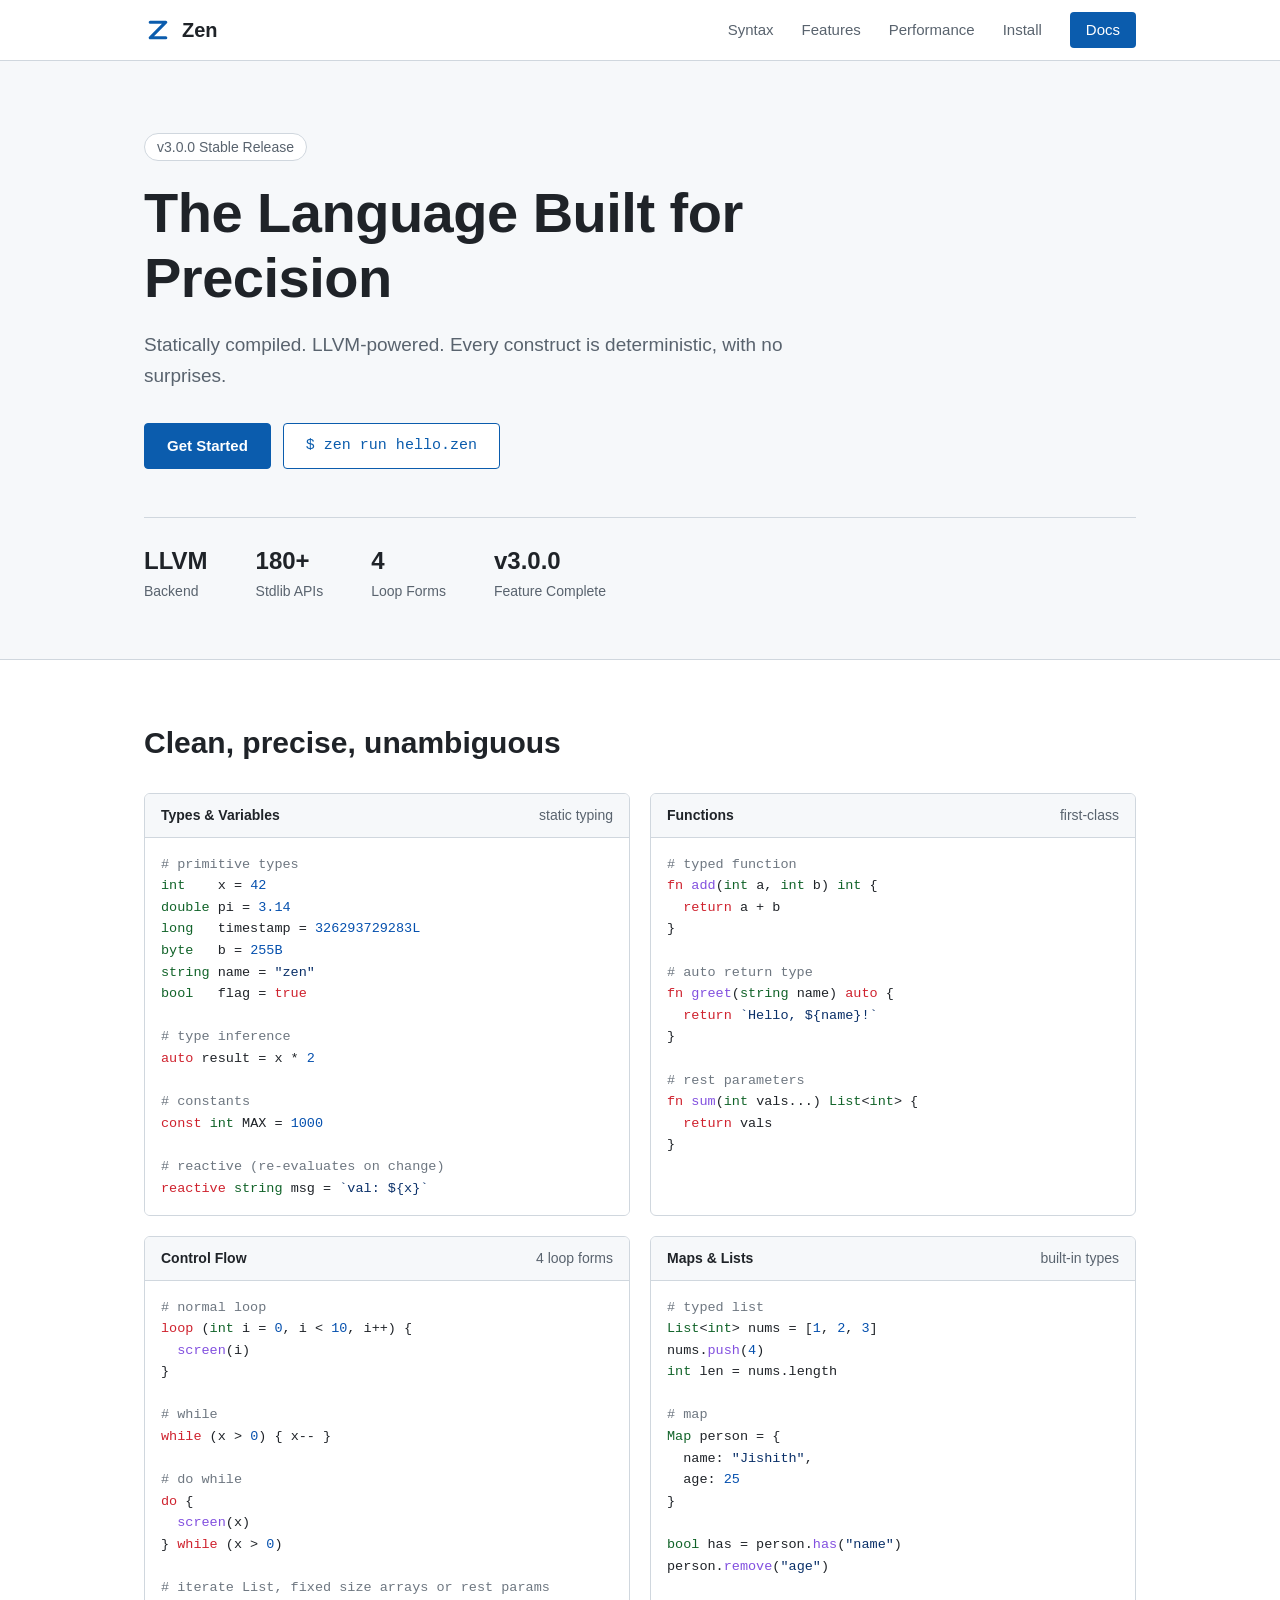
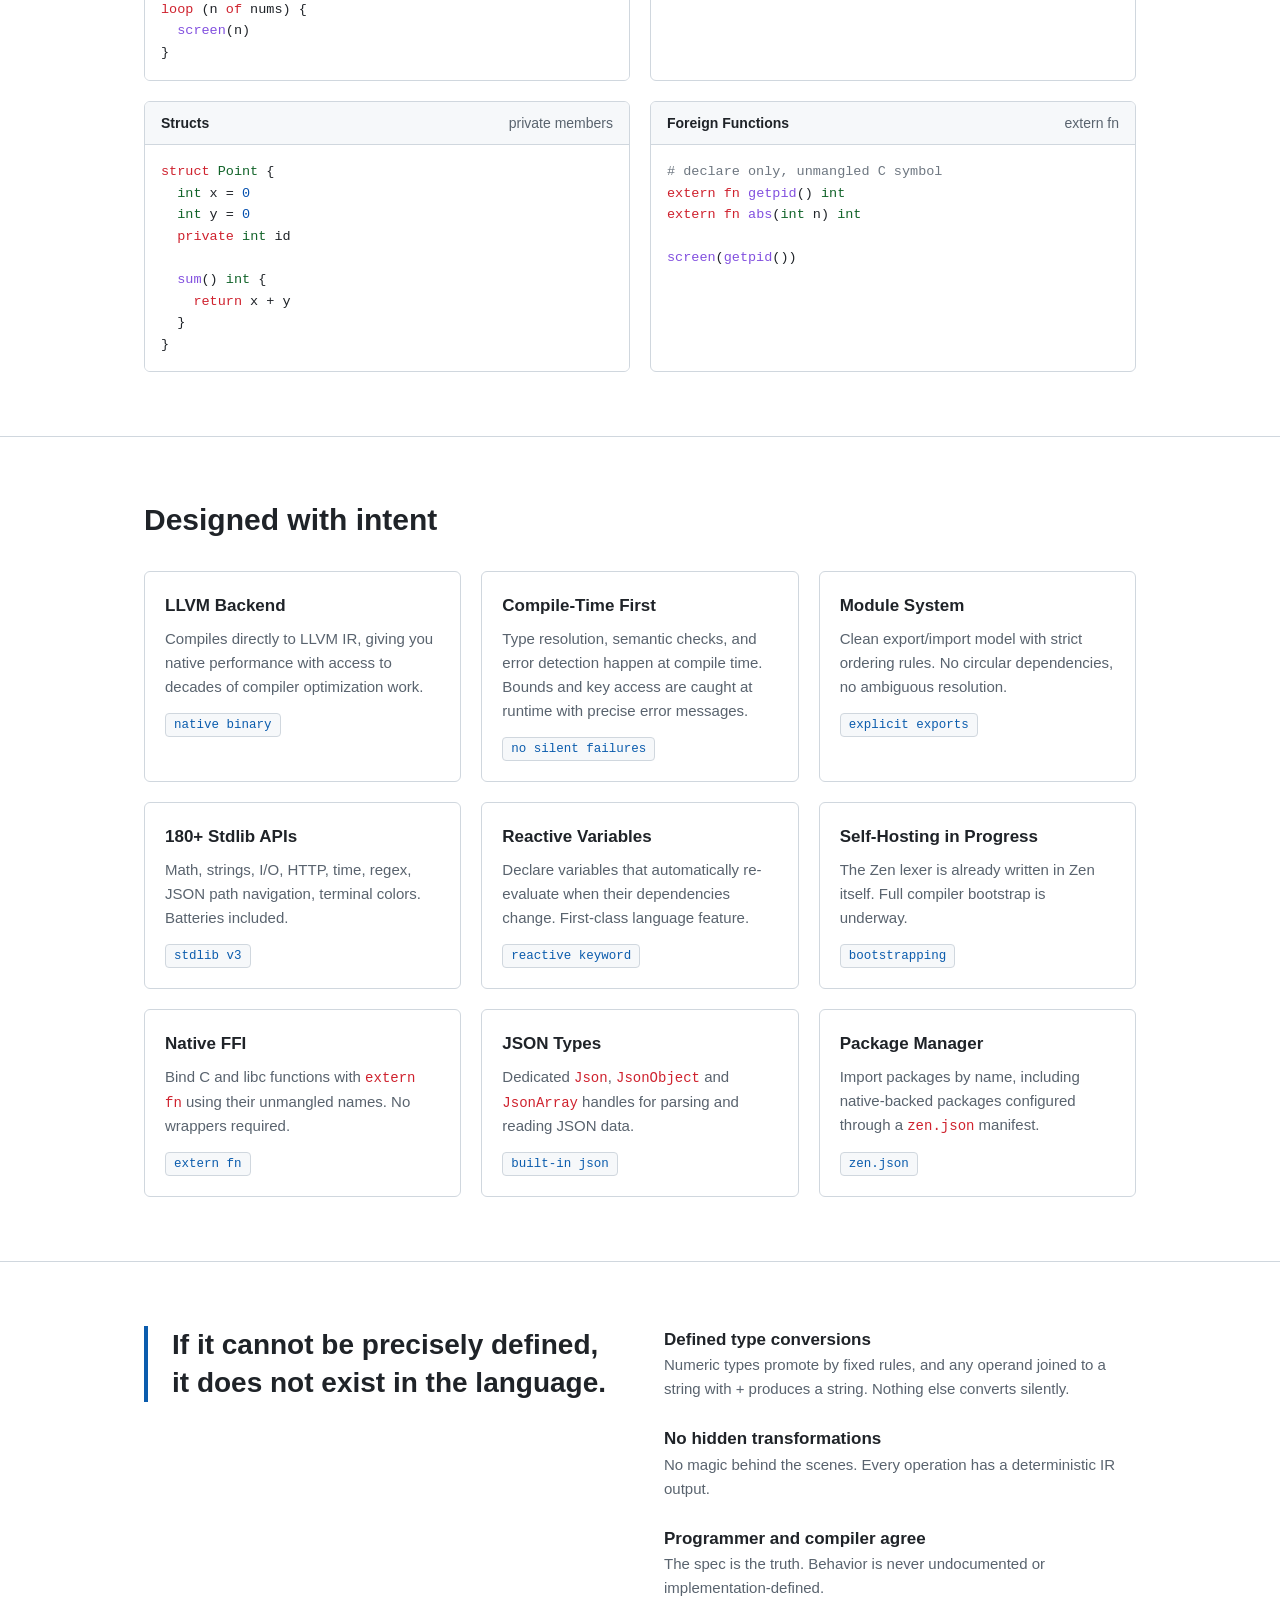
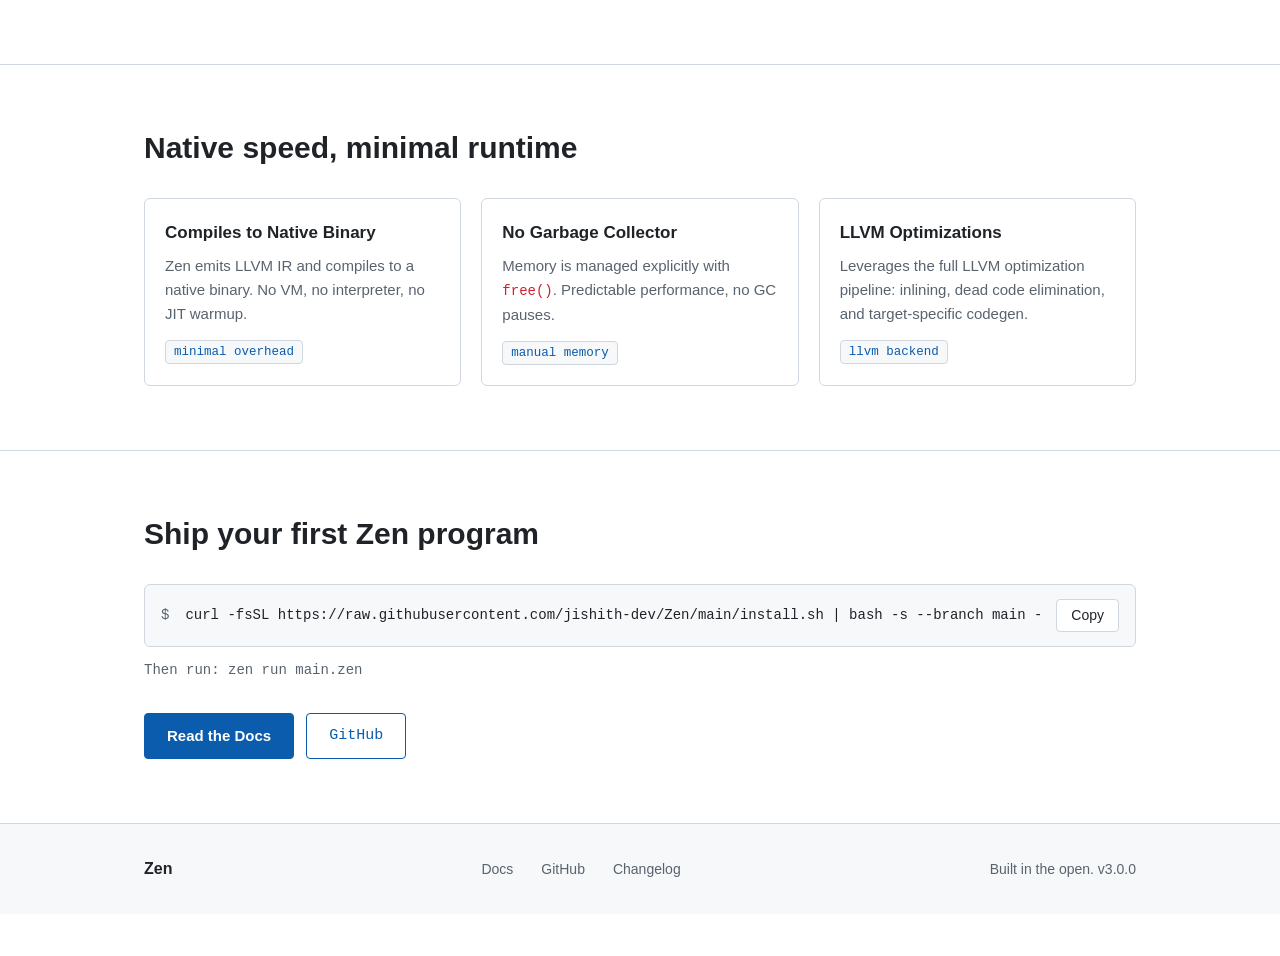
==== commit 2ced1ed6: "Update index.html" ====
--- a/index.html
+++ b/index.html
@@ -222,9 +222,6 @@
 <span class="k">extern</span> <span class="k">fn</span> <span class="f">getpid</span>() <span class="t">int</span>
 <span class="k">extern</span> <span class="k">fn</span> <span class="f">abs</span>(<span class="t">int</span> n) <span class="t">int</span>
 
-<span class="c"># forward declaration, body defined later</span>
-<span class="k">fn</span> <span class="f">helper</span>(<span class="t">int</span> a) <span class="t">int</span>
-
 <span class="f">screen</span>(<span class="f">getpid</span>())</code></pre>
       </div>
     </div>
@@ -367,4 +364,4 @@
 });
 </script>
 </body>
-</html>+</html>
